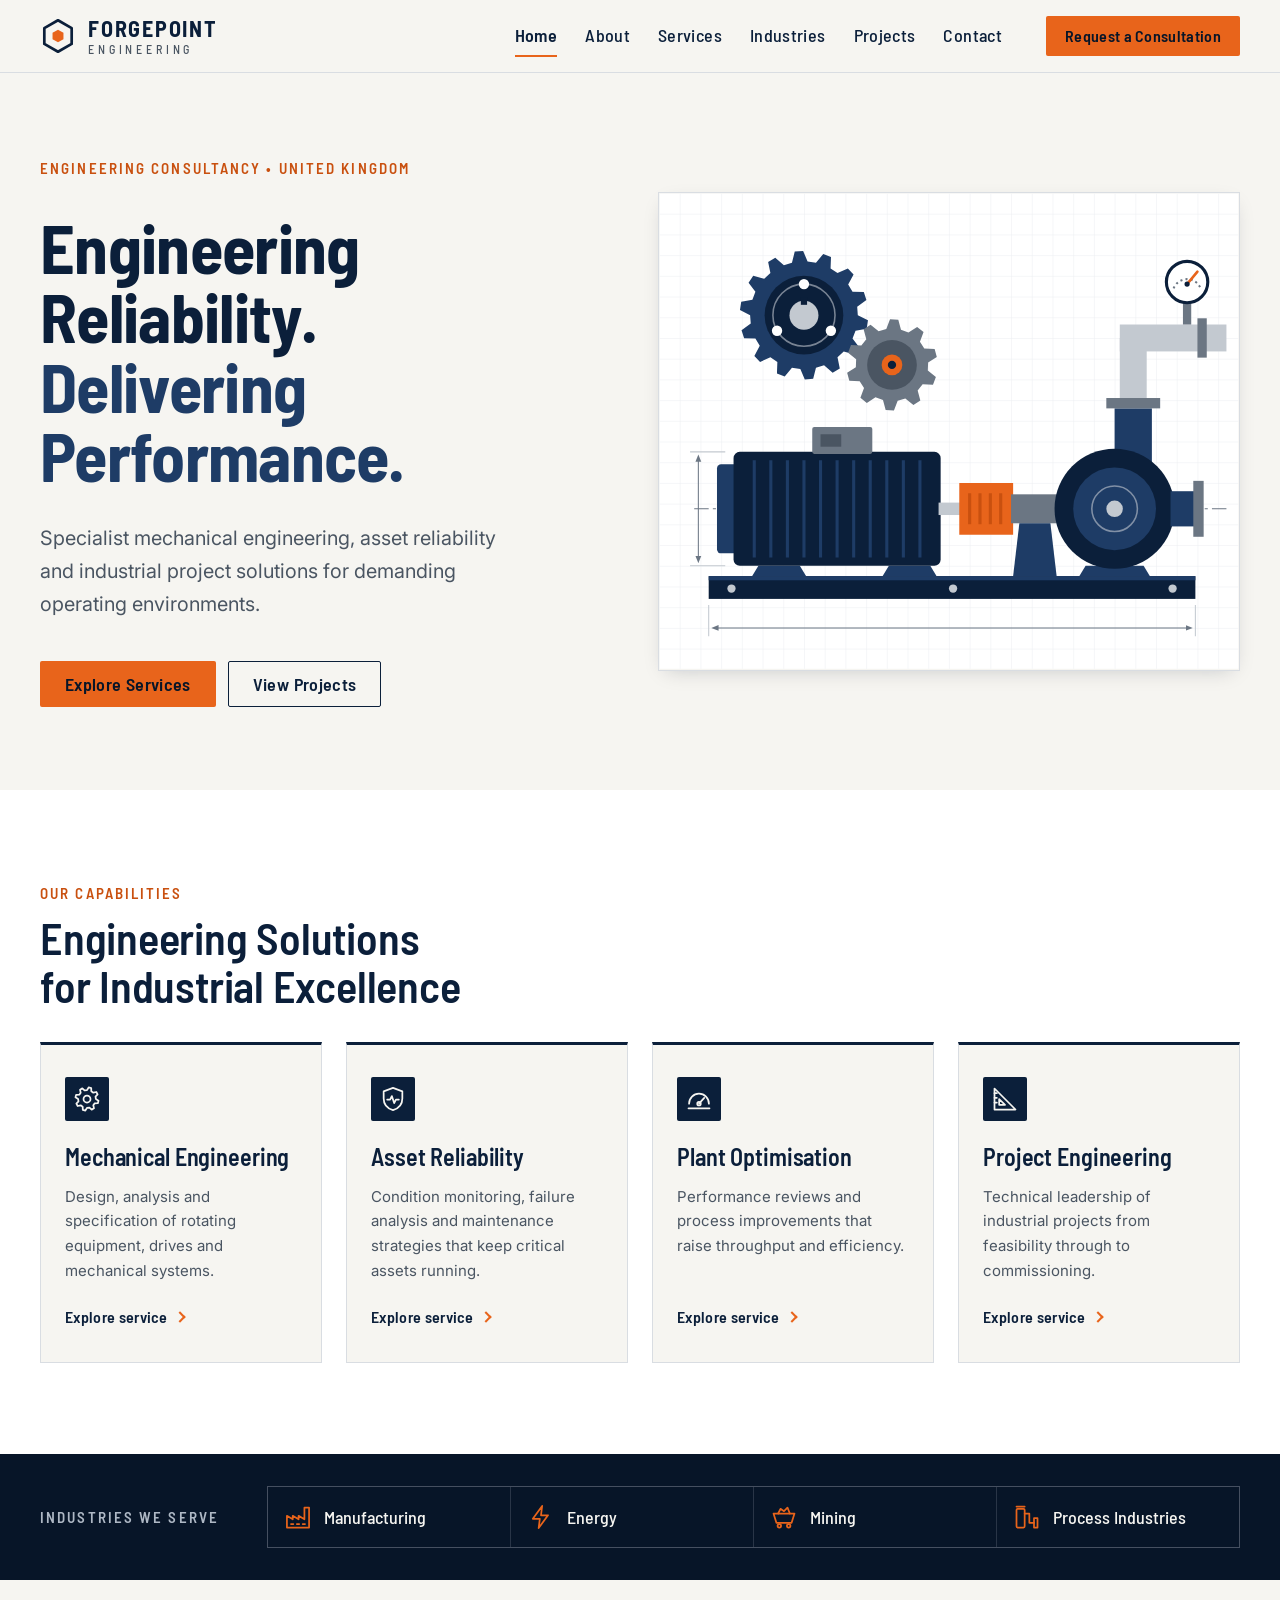
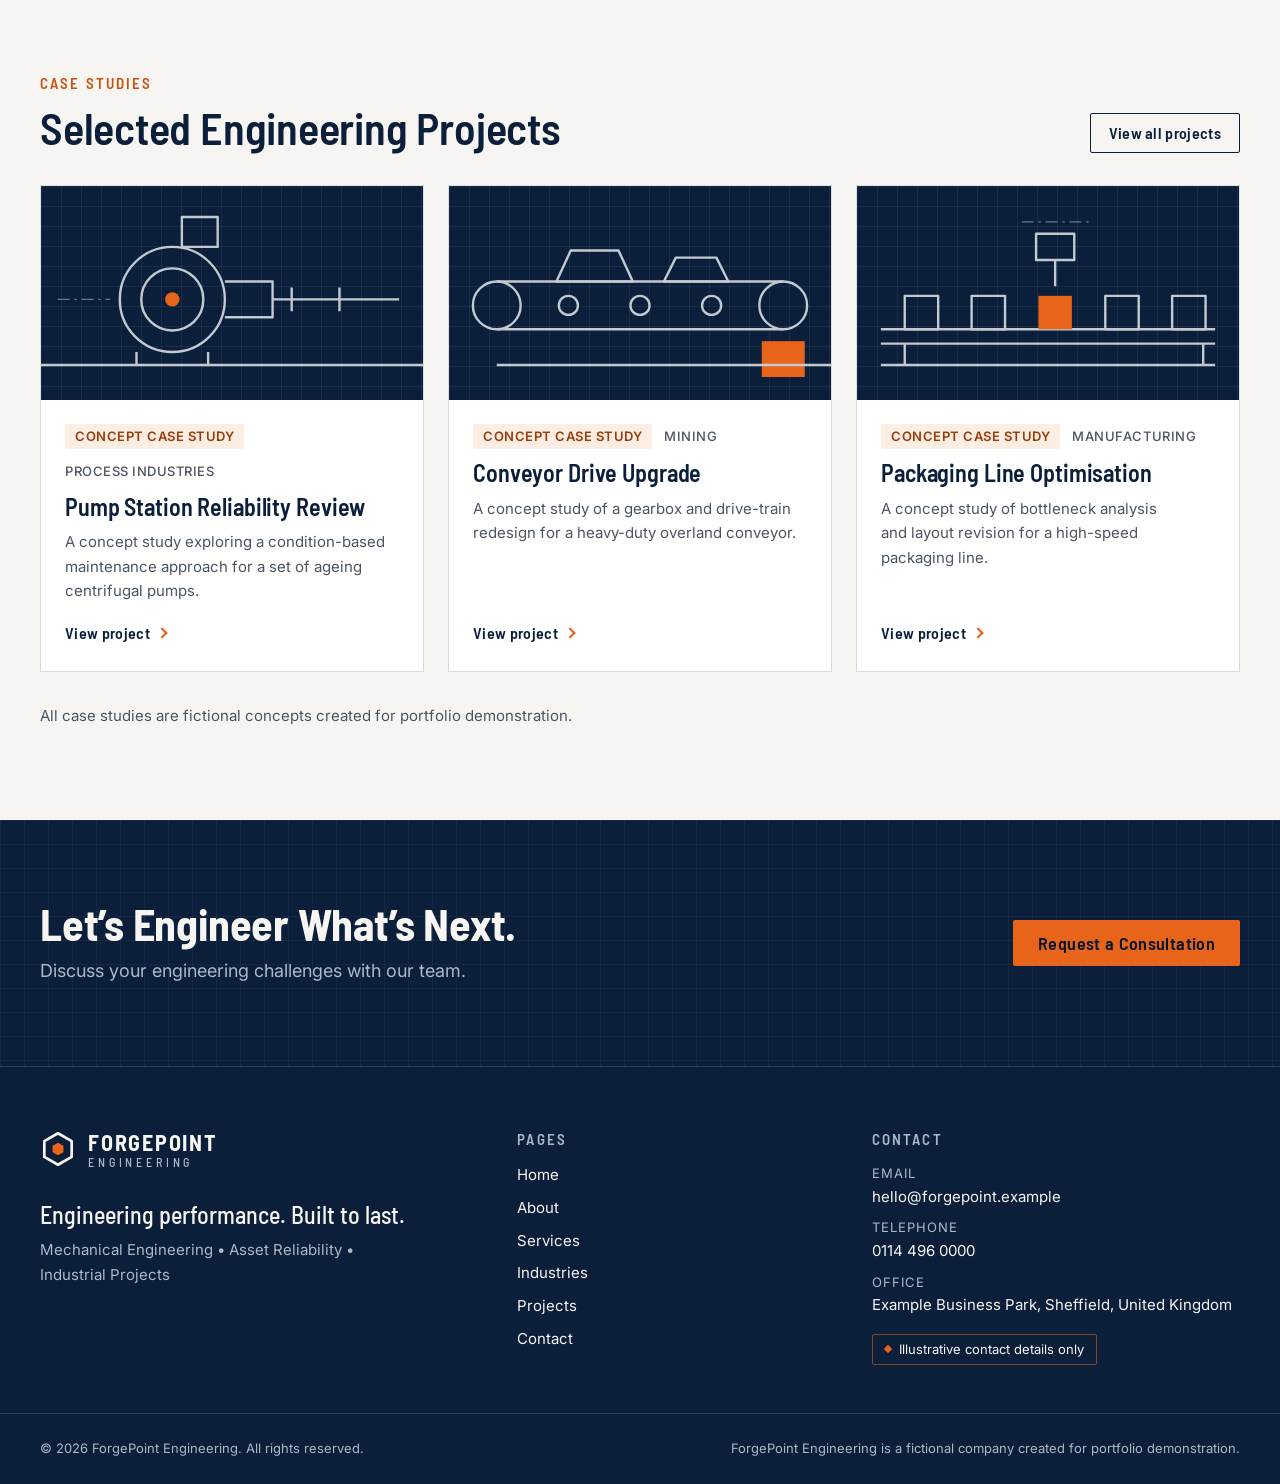
==== index.html @ 2bba2020 "Build home page - Hero with inline SVG motor-pump assembly illustration and animated gears - Capabil" ====
<!doctype html>
<html lang="en-GB" class="no-js">
  <head>
    <meta charset="utf-8" />
    <meta name="viewport" content="width=device-width, initial-scale=1" />
    <title>ForgePoint Engineering | Engineering performance. Built to last.</title>
    <meta name="description" content="ForgePoint Engineering is a fictional UK industrial engineering consultancy concept covering mechanical engineering, asset reliability and industrial projects." />
    <meta name="theme-color" content="#0b1f3a" />
    <link rel="icon" href="assets/logo-mark.svg" type="image/svg+xml" />

    <link rel="preconnect" href="https://fonts.googleapis.com" />
    <link rel="preconnect" href="https://fonts.gstatic.com" crossorigin />
    <link
      rel="stylesheet"
      href="https://fonts.googleapis.com/css2?family=Barlow+Semi+Condensed:wght@500;600;700&family=Inter:wght@400;500;600&display=swap"
    />
    <link rel="stylesheet" href="css/styles.css" />
    <script>document.documentElement.className = document.documentElement.className.replace("no-js", "js");</script>
    <script src="js/main.js" defer></script>
  </head>
  <body>
    <a class="skip-link" href="#main">Skip to main content</a>

    <!-- ==================== Site header ==================== -->
    <header class="site-header">
      <div class="container site-header__inner">
        <a class="logo" href="index.html" aria-label="ForgePoint Engineering — home">
            <svg class="logo__mark" viewBox="0 0 40 40" aria-hidden="true" focusable="false">
              <polygon class="logo__mark-outer" points="20,2.5 35.2,11.25 35.2,28.75 20,37.5 4.8,28.75 4.8,11.25" />
              <polygon class="logo__mark-inner" points="20,13 26.06,16.5 26.06,23.5 20,27 13.94,23.5 13.94,16.5" />
            </svg>
            <span class="logo__text" aria-hidden="true">
              <span class="logo__name">ForgePoint</span>
              <span class="logo__descriptor">Engineering</span>
            </span>
          </a>

        <button class="nav-toggle" type="button" aria-expanded="false" aria-controls="site-nav" aria-label="Open menu">
          <span class="nav-toggle__bar" aria-hidden="true"></span>
        </button>

        <nav class="site-nav" id="site-nav" aria-label="Primary">
          <ul class="site-nav__list">
            <li><a class="site-nav__link" href="index.html" aria-current="page">Home</a></li>
            <li><a class="site-nav__link" href="about.html">About</a></li>
            <li><a class="site-nav__link" href="services.html">Services</a></li>
            <li><a class="site-nav__link" href="industries.html">Industries</a></li>
            <li><a class="site-nav__link" href="projects.html">Projects</a></li>
            <li><a class="site-nav__link" href="contact.html">Contact</a></li>
          </ul>
          <a class="btn btn--primary btn--sm" href="contact.html">Request a Consultation</a>
        </nav>
      </div>
    </header>

    <main id="main" class="site-main" tabindex="-1">
      <!-- ==================== Hero ==================== -->
      <section class="hero" aria-labelledby="hero-title">
        <div class="container hero__inner">
          <div class="hero__content stack stack--lg">
            <p class="eyebrow">Engineering consultancy &bull; United Kingdom</p>
            <h1 id="hero-title" class="hero__title">Engineering Reliability. <span>Delivering Performance.</span></h1>
            <p class="lead hero__lead">Specialist mechanical engineering, asset reliability and industrial project solutions for demanding operating environments.</p>
            <div class="cluster hero__actions">
              <a class="btn btn--primary" href="services.html">Explore Services</a>
              <a class="btn btn--secondary" href="projects.html">View Projects</a>
            </div>
          </div>

          <div class="hero__media">
            <svg class="hero-illustration" viewBox="0 0 560 460" role="img" aria-labelledby="hero-ill-title">
              <title id="hero-ill-title">Technical illustration of a motor-driven centrifugal pump assembly with meshing gears</title>
              <defs>
                <pattern id="blueprint-grid" width="20" height="20" patternUnits="userSpaceOnUse">
                  <path d="M20 0H0V20" class="ill-grid" />
                </pattern>
                <marker id="dim-arrow" viewBox="0 0 10 10" refX="5" refY="5" markerWidth="7" markerHeight="7" orient="auto-start-reverse">
                  <path d="M0 1L10 5L0 9Z" class="ill-steel" />
                </marker>
              </defs>

              <!-- Drawing sheet -->
              <rect x="0.5" y="0.5" width="559" height="459" class="ill-sheet" />
              <rect x="0.5" y="0.5" width="559" height="459" fill="url(#blueprint-grid)" />

              <!-- Meshing gears -->
              <g transform="translate(140 118)">
                <g class="ill-gear ill-gear--cw">
                  <path class="ill-navy-2" d="M52.0 0.0 L61.8 5.0 L60.6 13.0 L49.8 15.0 L46.9 22.6 L53.5 31.3 L49.0 38.0 L38.4 35.1 L32.4 40.7 L34.6 51.4 L27.7 55.5 L19.4 48.3 L11.6 50.7 L8.9 61.4 L0.8 62.0 L-3.5 51.9 L-11.6 50.7 L-18.6 59.1 L-26.1 56.2 L-25.7 45.2 L-32.4 40.7 L-42.4 45.2 L-47.9 39.3 L-42.7 29.6 L-46.9 22.6 L-57.8 22.3 L-60.3 14.6 L-51.4 8.1 L-52.0 0.0 L-61.8 -5.0 L-60.6 -13.0 L-49.8 -15.0 L-46.9 -22.6 L-53.5 -31.3 L-49.0 -38.0 L-38.4 -35.1 L-32.4 -40.7 L-34.6 -51.4 L-27.7 -55.5 L-19.4 -48.3 L-11.6 -50.7 L-8.9 -61.4 L-0.8 -62.0 L3.5 -51.9 L11.6 -50.7 L18.6 -59.1 L26.1 -56.2 L25.7 -45.2 L32.4 -40.7 L42.4 -45.2 L47.9 -39.3 L42.7 -29.6 L46.9 -22.6 L57.8 -22.3 L60.3 -14.6 L51.4 -8.1 Z" />
                  <circle r="38" class="ill-navy" />
                  <circle r="30" class="ill-ring" />
                  <circle cx="0" cy="-30" r="5" class="ill-sheet" />
                  <circle cx="26" cy="15" r="5" class="ill-sheet" />
                  <circle cx="-26" cy="15" r="5" class="ill-sheet" />
                  <circle r="14" class="ill-steel-light" />
                  <rect x="-3" y="-17" width="6" height="7" class="ill-navy" />
                </g>
              </g>
              <g transform="translate(225 166)">
                <g class="ill-gear ill-gear--ccw">
                  <path class="ill-steel" d="M34.6 5.5 L42.4 11.7 L39.6 19.2 L29.6 18.8 L24.8 24.7 L27.4 34.4 L20.7 38.8 L12.9 32.5 L5.5 34.6 L1.9 44.0 L-6.1 43.6 L-8.7 33.9 L-15.9 31.2 L-24.3 36.7 L-30.5 31.7 L-27.0 22.3 L-31.2 15.9 L-41.2 15.4 L-43.3 7.7 L-34.9 2.2 L-34.6 -5.5 L-42.4 -11.7 L-39.6 -19.2 L-29.6 -18.8 L-24.8 -24.7 L-27.4 -34.4 L-20.7 -38.8 L-12.9 -32.5 L-5.5 -34.6 L-1.9 -44.0 L6.1 -43.6 L8.7 -33.9 L15.9 -31.2 L24.3 -36.7 L30.5 -31.7 L27.0 -22.3 L31.2 -15.9 L41.2 -15.4 L43.3 -7.7 L34.9 -2.2 Z" />
                  <circle r="24" class="ill-steel-dark" />
                  <circle r="10" class="ill-orange" />
                  <circle r="4" class="ill-navy" />
                </g>
              </g>

              <!-- Shaft centreline -->
              <path d="M34 305H548" class="ill-centreline" />

              <!-- Discharge pipework and pressure gauge -->
              <rect x="445" y="140" width="26" height="62" class="ill-steel-light" />
              <rect x="445" y="127" width="103" height="26" class="ill-steel-light" />
              <rect x="520" y="121" width="9" height="38" class="ill-steel" />
              <rect x="506" y="104" width="8" height="23" class="ill-steel" />
              <circle cx="510" cy="86" r="20" class="ill-gauge" />
              <path d="M497 92a14 14 0 0 1 26 0" class="ill-gauge-scale" />
              <path d="M510 88L520 76" class="ill-needle" />
              <circle cx="510" cy="88" r="2.5" class="ill-navy" />

              <!-- Baseplate -->
              <rect x="48" y="370" width="470" height="22" class="ill-navy" />
              <rect x="48" y="370" width="470" height="4" class="ill-navy-2" />
              <circle cx="70" cy="382" r="4" class="ill-steel-light" />
              <circle cx="284" cy="382" r="4" class="ill-steel-light" />
              <circle cx="496" cy="382" r="4" class="ill-steel-light" />

              <!-- Motor -->
              <path d="M96 360h40l6 10H90Z M222 360h40l6 10h-52Z" class="ill-navy-2" />
              <rect x="56" y="262" width="22" height="86" rx="4" class="ill-navy-2" />
              <rect x="72" y="250" width="200" height="110" rx="6" class="ill-navy" />
              <g class="ill-fins">
                <path d="M92 258V352M108 258V352M124 258V352M140 258V352M156 258V352M172 258V352M188 258V352M204 258V352M220 258V352M236 258V352M252 258V352" />
              </g>
              <rect x="148" y="226" width="58" height="26" rx="2" class="ill-steel" />
              <rect x="156" y="233" width="20" height="12" class="ill-steel-dark" />
              <rect x="270" y="299" width="24" height="12" class="ill-steel-light" />

              <!-- Coupling guard -->
              <path d="M290 280h52v50h-52Z" class="ill-orange" />
              <path d="M300 290v30M310 290v30M320 290v30M330 290v30" class="ill-guard-slots" />

              <!-- Pump bearing frame and pedestal -->
              <rect x="340" y="291" width="46" height="28" class="ill-steel" />
              <path d="M348 319h30l6 51h-42Z" class="ill-navy-2" />

              <!-- Pump volute casing -->
              <path d="M412 360h56l6 10h-68Z" class="ill-navy-2" />
              <rect x="440" y="208" width="36" height="52" class="ill-navy-2" />
              <rect x="432" y="198" width="52" height="10" class="ill-steel" />
              <circle cx="440" cy="305" r="58" class="ill-navy" />
              <circle cx="440" cy="305" r="40" class="ill-navy-2" />
              <circle cx="440" cy="305" r="22" class="ill-ring" />
              <circle cx="440" cy="305" r="8" class="ill-steel-light" />
              <rect x="494" y="288" width="24" height="34" class="ill-navy-2" />
              <rect x="516" y="278" width="10" height="54" class="ill-steel" />

              <!-- Dimension lines -->
              <path d="M48 398V428M518 398V428M30 250H64M30 360H64" class="ill-dim-ext" />
              <path d="M54 420H512" class="ill-dim" marker-start="url(#dim-arrow)" marker-end="url(#dim-arrow)" />
              <path d="M38 256V354" class="ill-dim" marker-start="url(#dim-arrow)" marker-end="url(#dim-arrow)" />
            </svg>
          </div>
        </div>
      </section>

      <!-- ==================== Capabilities ==================== -->
      <section class="section section--surface" aria-labelledby="capabilities-title">
        <div class="container stack stack--lg">
          <header class="section-header">
            <p class="eyebrow">Our Capabilities</p>
            <h2 id="capabilities-title">Engineering Solutions for Industrial Excellence</h2>
          </header>

          <ul class="grid-4 card-list" role="list">
            <li class="card">
              <svg class="card__icon" viewBox="0 0 24 24" aria-hidden="true" focusable="false">
                <path d="M19.6 12.0 L21.9 13.4 L21.3 15.6 L18.6 15.7 L17.4 17.4 L18.0 20.0 L16.0 21.1 L14.1 19.3 L12.0 19.6 L10.6 21.9 L8.4 21.3 L8.3 18.6 L6.6 17.4 L4.0 18.0 L2.9 16.0 L4.7 14.1 L4.4 12.0 L2.1 10.6 L2.7 8.4 L5.4 8.3 L6.6 6.6 L6.0 4.0 L8.0 2.9 L9.9 4.7 L12.0 4.4 L13.4 2.1 L15.6 2.7 L15.7 5.4 L17.4 6.6 L20.0 6.0 L21.1 8.0 L19.3 9.9 Z" />
                <circle cx="12" cy="12" r="3" />
              </svg>
              <h3 class="card__title">Mechanical Engineering</h3>
              <p class="card__text">Design, analysis and specification of rotating equipment, drives and mechanical systems.</p>
              <a class="card__link" href="services.html">Explore service<span class="visually-hidden">: Mechanical Engineering</span></a>
            </li>
            <li class="card">
              <svg class="card__icon" viewBox="0 0 24 24" aria-hidden="true" focusable="false">
                <path d="M12 2.5 4 5.5v6c0 5 3.4 8.6 8 10 4.6-1.4 8-5 8-10v-6Z" />
                <path d="M7 12.5h2.5l1.5-3 2 6 1.5-3H17" />
              </svg>
              <h3 class="card__title">Asset Reliability</h3>
              <p class="card__text">Condition monitoring, failure analysis and maintenance strategies that keep critical assets running.</p>
              <a class="card__link" href="services.html">Explore service<span class="visually-hidden">: Asset Reliability</span></a>
            </li>
            <li class="card">
              <svg class="card__icon" viewBox="0 0 24 24" aria-hidden="true" focusable="false">
                <path d="M3.5 16a8.5 8.5 0 1 1 17 0" />
                <path d="M12 16l4.5-5" />
                <circle cx="12" cy="16" r="1.5" />
                <path d="M3 20h18" />
              </svg>
              <h3 class="card__title">Plant Optimisation</h3>
              <p class="card__text">Performance reviews and process improvements that raise throughput and efficiency.</p>
              <a class="card__link" href="services.html">Explore service<span class="visually-hidden">: Plant Optimisation</span></a>
            </li>
            <li class="card">
              <svg class="card__icon" viewBox="0 0 24 24" aria-hidden="true" focusable="false">
                <path d="M3 21V3l18 18Z" />
                <path d="M7 17v-5l5 5Z" />
                <path d="M3 7h2M3 11h2M3 15h2" />
              </svg>
              <h3 class="card__title">Project Engineering</h3>
              <p class="card__text">Technical leadership of industrial projects from feasibility through to commissioning.</p>
              <a class="card__link" href="services.html">Explore service<span class="visually-hidden">: Project Engineering</span></a>
            </li>
          </ul>
        </div>
      </section>

      <!-- ==================== Industry sectors ==================== -->
      <section class="sectors" aria-labelledby="sectors-title">
        <div class="container sectors__inner">
          <h2 id="sectors-title" class="sectors__title">Industries we serve</h2>
          <ul class="sectors__list" role="list">
            <li>
              <a class="sector" href="industries.html">
                <svg class="sector__icon" viewBox="0 0 24 24" aria-hidden="true" focusable="false">
                  <path d="M2.5 21V11l5 3v-3l5 3v-3l5 3V4h4v17Z" />
                  <path d="M6 18h2M11 18h2M16 18h2" />
                </svg>
                <span>Manufacturing</span>
              </a>
            </li>
            <li>
              <a class="sector" href="industries.html">
                <svg class="sector__icon" viewBox="0 0 24 24" aria-hidden="true" focusable="false">
                  <path d="M13 2.5 5 13.5h6l-1 8 8-11h-6Z" />
                </svg>
                <span>Energy</span>
              </a>
            </li>
            <li>
              <a class="sector" href="industries.html">
                <svg class="sector__icon" viewBox="0 0 24 24" aria-hidden="true" focusable="false">
                  <path d="M3 9h18l-2.5 8h-13Z" />
                  <circle cx="8" cy="19.5" r="1.5" />
                  <circle cx="16" cy="19.5" r="1.5" />
                  <path d="M7 9l2-4 3 2 3-3 2 5" />
                </svg>
                <span>Mining</span>
              </a>
            </li>
            <li>
              <a class="sector" href="industries.html">
                <svg class="sector__icon" viewBox="0 0 24 24" aria-hidden="true" focusable="false">
                  <rect x="3" y="5" width="7" height="16" rx="1" />
                  <path d="M10 9h4v8h4" />
                  <path d="M18 13v8h3v-8Z" />
                  <path d="M3 3h7" />
                </svg>
                <span>Process Industries</span>
              </a>
            </li>
          </ul>
        </div>
      </section>

      <!-- ==================== Selected projects ==================== -->
      <section class="section" aria-labelledby="projects-title">
        <div class="container stack stack--lg">
          <header class="section-header section-header--split">
            <div class="stack stack--sm">
              <p class="eyebrow">Case studies</p>
              <h2 id="projects-title">Selected Engineering Projects</h2>
            </div>
            <a class="btn btn--secondary btn--sm" href="projects.html">View all projects</a>
          </header>

          <ul class="grid-3 card-list" role="list">
            <li class="project-card">
              <div class="project-card__media" aria-hidden="true">
                <svg viewBox="0 0 320 180" focusable="false">
                  <path d="M0 150H320" class="pc-line" />
                  <circle cx="110" cy="95" r="44" class="pc-line" />
                  <circle cx="110" cy="95" r="26" class="pc-line" />
                  <circle cx="110" cy="95" r="6" class="pc-accent" />
                  <path d="M118 51h30v-25h-30Z M154 80h40v30h-40" class="pc-line" />
                  <path d="M194 95H300M210 85v20M250 85v20" class="pc-line" />
                  <path d="M80 139v11M140 139v11" class="pc-line" />
                  <path d="M14 95h44" class="pc-centreline" />
                </svg>
              </div>
              <div class="project-card__body stack stack--sm">
                <div class="cluster project-card__meta">
                  <span class="tag tag--concept">Concept case study</span>
                  <span class="project-card__sector">Process Industries</span>
                </div>
                <h3 class="project-card__title">Pump Station Reliability Review</h3>
                <p class="card__text">A concept study exploring a condition-based maintenance approach for a set of ageing centrifugal pumps.</p>
                <a class="card__link" href="projects.html">View project<span class="visually-hidden">: Pump Station Reliability Review</span></a>
              </div>
            </li>
            <li class="project-card">
              <div class="project-card__media" aria-hidden="true">
                <svg viewBox="0 0 320 180" focusable="false">
                  <path d="M40 80H280M40 120H280" class="pc-line" />
                  <circle cx="40" cy="100" r="20" class="pc-line" />
                  <circle cx="280" cy="100" r="20" class="pc-line" />
                  <circle cx="100" cy="100" r="8" class="pc-line" />
                  <circle cx="160" cy="100" r="8" class="pc-line" />
                  <circle cx="220" cy="100" r="8" class="pc-line" />
                  <path d="M90 80l12-26h40l12 26Z M180 80l10-20h34l10 20Z" class="pc-line" />
                  <rect x="262" y="130" width="36" height="30" class="pc-accent" />
                  <path d="M40 150H320" class="pc-line" />
                </svg>
              </div>
              <div class="project-card__body stack stack--sm">
                <div class="cluster project-card__meta">
                  <span class="tag tag--concept">Concept case study</span>
                  <span class="project-card__sector">Mining</span>
                </div>
                <h3 class="project-card__title">Conveyor Drive Upgrade</h3>
                <p class="card__text">A concept study of a gearbox and drive-train redesign for a heavy-duty overland conveyor.</p>
                <a class="card__link" href="projects.html">View project<span class="visually-hidden">: Conveyor Drive Upgrade</span></a>
              </div>
            </li>
            <li class="project-card">
              <div class="project-card__media" aria-hidden="true">
                <svg viewBox="0 0 320 180" focusable="false">
                  <path d="M20 120H300M20 132H300" class="pc-line" />
                  <rect x="40" y="92" width="28" height="28" class="pc-line" />
                  <rect x="96" y="92" width="28" height="28" class="pc-line" />
                  <rect x="152" y="92" width="28" height="28" class="pc-accent" />
                  <rect x="208" y="92" width="28" height="28" class="pc-line" />
                  <rect x="264" y="92" width="28" height="28" class="pc-line" />
                  <path d="M150 40h32v22h-32Z M166 62v22" class="pc-line" />
                  <path d="M40 150v-18M290 150v-18M20 150H300" class="pc-line" />
                  <path d="M138 30H194" class="pc-centreline" />
                </svg>
              </div>
              <div class="project-card__body stack stack--sm">
                <div class="cluster project-card__meta">
                  <span class="tag tag--concept">Concept case study</span>
                  <span class="project-card__sector">Manufacturing</span>
                </div>
                <h3 class="project-card__title">Packaging Line Optimisation</h3>
                <p class="card__text">A concept study of bottleneck analysis and layout revision for a high-speed packaging line.</p>
                <a class="card__link" href="projects.html">View project<span class="visually-hidden">: Packaging Line Optimisation</span></a>
              </div>
            </li>
          </ul>

          <p class="disclaimer">All case studies are fictional concepts created for portfolio demonstration.</p>
        </div>
      </section>

      <!-- ==================== CTA band ==================== -->
      <section class="cta-band" aria-labelledby="cta-title">
        <div class="container cta-band__inner">
          <div class="stack stack--sm">
            <h2 id="cta-title" class="cta-band__title">Let&rsquo;s Engineer What&rsquo;s Next.</h2>
            <p class="cta-band__text">Discuss your engineering challenges with our team.</p>
          </div>
          <a class="btn btn--primary" href="contact.html">Request a Consultation</a>
        </div>
      </section>
    </main>

    <!-- ==================== Site footer ==================== -->
    <footer class="site-footer">
      <div class="container site-footer__main">
        <div class="site-footer__brand">
          <a class="logo" href="index.html" aria-label="ForgePoint Engineering — home">
            <svg class="logo__mark" viewBox="0 0 40 40" aria-hidden="true" focusable="false">
              <polygon class="logo__mark-outer" points="20,2.5 35.2,11.25 35.2,28.75 20,37.5 4.8,28.75 4.8,11.25" />
              <polygon class="logo__mark-inner" points="20,13 26.06,16.5 26.06,23.5 20,27 13.94,23.5 13.94,16.5" />
            </svg>
            <span class="logo__text" aria-hidden="true">
              <span class="logo__name">ForgePoint</span>
              <span class="logo__descriptor">Engineering</span>
            </span>
          </a>
          <p class="site-footer__tagline">Engineering performance. Built&nbsp;to&nbsp;last.</p>
          <p class="site-footer__subline">Mechanical Engineering &bull; Asset Reliability &bull; Industrial Projects</p>
        </div>

        <nav class="site-footer__nav" aria-label="Footer">
          <h2 class="site-footer__heading">Pages</h2>
          <ul class="site-footer__links">
            <li><a href="index.html">Home</a></li>
            <li><a href="about.html">About</a></li>
            <li><a href="services.html">Services</a></li>
            <li><a href="industries.html">Industries</a></li>
            <li><a href="projects.html">Projects</a></li>
            <li><a href="contact.html">Contact</a></li>
          </ul>
        </nav>

        <div>
          <h2 class="site-footer__heading">Contact</h2>
          <address class="site-footer__contact">
            <dl class="stack stack--sm">
              <div>
                <dt>Email</dt>
                <dd><a href="mailto:hello@forgepoint.example">hello@forgepoint.example</a></dd>
              </div>
              <div>
                <dt>Telephone</dt>
                <dd><a href="tel:+441144960000">0114 496 0000</a></dd>
              </div>
              <div>
                <dt>Office</dt>
                <dd>Example Business Park, Sheffield, United Kingdom</dd>
              </div>
            </dl>
          </address>
          <p class="site-footer__notice">Illustrative contact details only</p>
        </div>
      </div>

      <div class="site-footer__bottom">
        <div class="container site-footer__bottom-inner">
          <p>&copy; <span data-year>2026</span> ForgePoint Engineering. All rights reserved.</p>
          <p>ForgePoint Engineering is a fictional company created for portfolio demonstration.</p>
        </div>
      </div>
    </footer>
  </body>
</html>
---- css/styles.css ----
/* ==========================================================================
   ForgePoint Engineering — shared stylesheet
   Fictional company created for portfolio demonstration.
   --------------------------------------------------------------------------
   1. Design tokens
   2. Reset & base
   3. Typography
   4. Layout system
   5. Components: buttons, skip link
   6. Site header & navigation
   7. Site footer
   8. Utilities
   ========================================================================== */

/* 1. Design tokens
   ========================================================================== */
:root {
  /* Brand colours */
  --navy-900: #071528;
  --navy-800: #0b1f3a;          /* midnight navy — primary */
  --navy-700: #142d50;
  --navy-600: #1e3c66;

  --orange-500: #e8641b;        /* industrial orange — accent, use sparingly */
  --orange-600: #c9500f;        /* hover / pressed */
  --orange-100: #fdeee4;

  --offwhite: #f6f5f1;          /* page background */
  --white: #ffffff;

  --steel-700: #4a5562;         /* secondary text (AA on off-white) */
  --steel-500: #6b7683;
  --steel-300: #c3c9d0;         /* borders on dark surfaces */
  --steel-200: #d9dde2;         /* borders on light surfaces */
  --steel-100: #eceef1;

  /* Semantic colours */
  --color-bg: var(--offwhite);
  --color-surface: var(--white);
  --color-text: var(--navy-800);
  --color-text-muted: var(--steel-700);
  --color-border: var(--steel-200);
  --color-accent: var(--orange-500);
  --color-accent-hover: var(--orange-600);
  --color-on-accent: var(--navy-900);   /* navy on orange passes WCAG AA */
  --color-dark: var(--navy-800);
  --color-on-dark: var(--offwhite);
  --color-on-dark-muted: #aeb8c5;
  --color-focus: var(--orange-500);

  /* Typography */
  --font-heading: "Barlow Semi Condensed", "Arial Narrow", Arial, sans-serif;
  --font-body: "Inter", system-ui, -apple-system, "Segoe UI", Roboto, Arial, sans-serif;

  --fs-xs: 0.8125rem;                               /* 13px */
  --fs-sm: 0.9375rem;                               /* 15px */
  --fs-base: 1rem;                                  /* 16px */
  --fs-md: 1.125rem;                                /* 18px */
  --fs-lg: clamp(1.25rem, 1.1rem + 0.6vw, 1.5rem);
  --fs-xl: clamp(1.5rem, 1.25rem + 1vw, 2rem);
  --fs-2xl: clamp(2rem, 1.6rem + 1.8vw, 2.75rem);
  --fs-3xl: clamp(2.5rem, 1.9rem + 2.8vw, 4rem);

  --lh-tight: 1.1;
  --lh-snug: 1.3;
  --lh-body: 1.65;

  --fw-regular: 400;
  --fw-medium: 500;
  --fw-semibold: 600;
  --fw-bold: 700;

  --tracking-wide: 0.08em;
  --tracking-wider: 0.14em;

  /* Spacing scale (4px base) */
  --space-1: 0.25rem;
  --space-2: 0.5rem;
  --space-3: 0.75rem;
  --space-4: 1rem;
  --space-5: 1.5rem;
  --space-6: 2rem;
  --space-7: 3rem;
  --space-8: 4rem;
  --space-9: 6rem;
  --space-section: clamp(3.5rem, 2.5rem + 4vw, 6.5rem);

  /* Layout */
  --container-max: 75rem;        /* 1200px */
  --container-narrow: 48rem;     /* 768px */
  --gutter: clamp(1rem, 0.5rem + 2.5vw, 2rem);
  --header-height: 4.5rem;

  /* Shape & depth */
  --radius-sm: 2px;
  --radius-md: 4px;
  --border-width: 1px;
  --shadow-sm: 0 1px 2px rgba(7, 21, 40, 0.06);
  --shadow-md: 0 6px 20px -8px rgba(7, 21, 40, 0.22);

  /* Motion */
  --ease: cubic-bezier(0.2, 0.7, 0.2, 1);
  --duration: 200ms;
}

/* 2. Reset & base
   ========================================================================== */
*,
*::before,
*::after {
  box-sizing: border-box;
}

* {
  margin: 0;
}

html {
  -webkit-text-size-adjust: 100%;
  text-size-adjust: 100%;
  scroll-behavior: smooth;
  scroll-padding-top: calc(var(--header-height) + var(--space-4));
}

body {
  min-height: 100vh;
  display: flex;
  flex-direction: column;
  background-color: var(--color-bg);
  color: var(--color-text);
  font-family: var(--font-body);
  font-size: var(--fs-base);
  line-height: var(--lh-body);
  -webkit-font-smoothing: antialiased;
  -moz-osx-font-smoothing: grayscale;
}

body.nav-open {
  overflow: hidden;
}

img,
picture,
svg,
video {
  display: block;
  max-width: 100%;
}

input,
button,
textarea,
select {
  font: inherit;
  color: inherit;
}

button {
  cursor: pointer;
  background: none;
  border: 0;
  padding: 0;
}

a {
  color: inherit;
  text-decoration-thickness: 1px;
  text-underline-offset: 0.2em;
}

:focus-visible {
  outline: 2px solid var(--color-focus);
  outline-offset: 3px;
}

@media (prefers-reduced-motion: reduce) {
  html {
    scroll-behavior: auto;
  }

  *,
  *::before,
  *::after {
    animation-duration: 0.01ms !important;
    animation-iteration-count: 1 !important;
    transition-duration: 0.01ms !important;
  }
}

/* 3. Typography
   ========================================================================== */
h1,
h2,
h3,
h4,
h5,
h6 {
  font-family: var(--font-heading);
  font-weight: var(--fw-semibold);
  line-height: var(--lh-tight);
  letter-spacing: -0.005em;
  text-wrap: balance;
}

h1 { font-size: var(--fs-3xl); }
h2 { font-size: var(--fs-2xl); }
h3 { font-size: var(--fs-xl); line-height: var(--lh-snug); }
h4 { font-size: var(--fs-lg); line-height: var(--lh-snug); }

p {
  max-width: 68ch;
  text-wrap: pretty;
}

.eyebrow {
  display: inline-block;
  font-family: var(--font-heading);
  font-size: var(--fs-sm);
  font-weight: var(--fw-semibold);
  letter-spacing: var(--tracking-wider);
  text-transform: uppercase;
  color: var(--color-accent-hover);
}

.lead {
  font-size: var(--fs-md);
  color: var(--color-text-muted);
}

.text-muted {
  color: var(--color-text-muted);
}

/* 4. Layout system
   ========================================================================== */

/* Centred, padded content width */
.container {
  width: 100%;
  max-width: calc(var(--container-max) + var(--gutter) * 2);
  margin-inline: auto;
  padding-inline: var(--gutter);
}

.container--narrow {
  max-width: calc(var(--container-narrow) + var(--gutter) * 2);
}

/* Vertical rhythm for page sections */
.section {
  padding-block: var(--space-section);
}

.section--dark {
  background-color: var(--color-dark);
  color: var(--color-on-dark);
}

.section--surface {
  background-color: var(--color-surface);
}

/* Main grows so the footer sits at the bottom on short pages */
.site-main {
  flex: 1 0 auto;
}

/* Stack: vertical flow with consistent gaps */
.stack {
  display: flex;
  flex-direction: column;
  gap: var(--stack-gap, var(--space-4));
}

.stack--sm { --stack-gap: var(--space-2); }
.stack--lg { --stack-gap: var(--space-6); }

/* Cluster: wrapping horizontal group (buttons, tags, links) */
.cluster {
  display: flex;
  flex-wrap: wrap;
  align-items: center;
  gap: var(--cluster-gap, var(--space-4));
}

/* Grid: responsive columns with no media queries.
   Set --grid-min on the element to change the minimum column width. */
.grid {
  display: grid;
  grid-template-columns: repeat(auto-fit, minmax(min(var(--grid-min, 16rem), 100%), 1fr));
  gap: var(--grid-gap, var(--space-5));
}

/* Fixed column grids that collapse on small screens */
.grid-2,
.grid-3,
.grid-4 {
  display: grid;
  gap: var(--grid-gap, var(--space-5));
  grid-template-columns: 1fr;
}

@media (min-width: 40em) {
  .grid-2,
  .grid-4 { grid-template-columns: repeat(2, 1fr); }
  .grid-3 { grid-template-columns: repeat(2, 1fr); }
}

@media (min-width: 64em) {
  .grid-3 { grid-template-columns: repeat(3, 1fr); }
  .grid-4 { grid-template-columns: repeat(4, 1fr); }
}

/* Split: two-column content/media layout */
.split {
  display: grid;
  gap: var(--space-7);
  align-items: center;
}

@media (min-width: 56em) {
  .split { grid-template-columns: 1fr 1fr; }
  .split--wide-left { grid-template-columns: 3fr 2fr; }
}

/* 5. Components
   ========================================================================== */

/* Buttons */
.btn {
  display: inline-flex;
  align-items: center;
  justify-content: center;
  gap: var(--space-2);
  min-height: 2.875rem;
  padding: 0.75rem 1.5rem;
  border: var(--border-width) solid transparent;
  border-radius: var(--radius-sm);
  font-family: var(--font-heading);
  font-size: var(--fs-md);
  font-weight: var(--fw-semibold);
  letter-spacing: 0.02em;
  line-height: 1;
  text-decoration: none;
  white-space: nowrap;
  transition:
    background-color var(--duration) var(--ease),
    border-color var(--duration) var(--ease),
    color var(--duration) var(--ease);
}

.btn--primary {
  background-color: var(--color-accent);
  color: var(--color-on-accent);
}

.btn--primary:hover {
  background-color: var(--color-accent-hover);
  color: var(--white);
}

.btn--secondary {
  border-color: currentColor;
  color: var(--color-text);
}

.btn--secondary:hover {
  background-color: var(--color-text);
  color: var(--color-bg);
}

.btn--sm {
  min-height: 2.5rem;
  padding: 0.625rem 1.125rem;
  font-size: var(--fs-base);
}

/* Skip link */
.skip-link {
  position: absolute;
  top: var(--space-2);
  left: var(--space-2);
  z-index: 200;
  padding: var(--space-2) var(--space-4);
  background: var(--color-dark);
  color: var(--color-on-dark);
  font-weight: var(--fw-semibold);
  text-decoration: none;
  transform: translateY(-200%);
}

.skip-link:focus {
  transform: none;
}

/* 6. Site header & navigation
   ========================================================================== */
.site-header {
  position: sticky;
  top: 0;
  z-index: 100;
  background-color: var(--color-bg);
  border-bottom: var(--border-width) solid var(--color-border);
  transition: box-shadow var(--duration) var(--ease);
}

.site-header.is-scrolled {
  box-shadow: var(--shadow-md);
}

.site-header__inner {
  display: flex;
  align-items: center;
  justify-content: space-between;
  gap: var(--space-5);
  min-height: var(--header-height);
}

/* Logo (shared by header and footer) */
.logo {
  display: inline-flex;
  align-items: center;
  gap: var(--space-3);
  color: var(--color-text);
  text-decoration: none;
  flex-shrink: 0;
}

.logo__mark {
  width: 2.25rem;
  height: 2.25rem;
  flex-shrink: 0;
}

.logo__mark-outer {
  fill: none;
  stroke: currentColor;
  stroke-width: 3;
  stroke-linejoin: round;
}

.logo__mark-inner {
  fill: var(--color-accent);
}

.logo__text {
  display: flex;
  flex-direction: column;
  font-family: var(--font-heading);
  line-height: 1;
  text-transform: uppercase;
}

.logo__name {
  font-size: 1.375rem;
  font-weight: var(--fw-bold);
  letter-spacing: var(--tracking-wide);
}

.logo__descriptor {
  margin-top: 0.2rem;
  font-size: 0.75rem;
  font-weight: var(--fw-medium);
  letter-spacing: 0.32em;
  color: var(--color-text-muted);
}

/* Hamburger toggle */
.nav-toggle {
  display: none;
  position: relative;
  width: 2.75rem;
  height: 2.75rem;
  margin-right: calc(var(--space-2) * -1);
  border-radius: var(--radius-sm);
  color: var(--color-text);
}

.nav-toggle__bar,
.nav-toggle__bar::before,
.nav-toggle__bar::after {
  position: absolute;
  left: 50%;
  width: 1.5rem;
  height: 2px;
  margin-left: -0.75rem;
  background-color: currentColor;
  transition:
    transform var(--duration) var(--ease),
    opacity var(--duration) var(--ease);
}

.nav-toggle__bar {
  top: 50%;
  margin-top: -1px;
}

.nav-toggle__bar::before,
.nav-toggle__bar::after {
  content: "";
  left: 0;
  margin-left: 0;
}

.nav-toggle__bar::before { transform: translateY(-7px); }
.nav-toggle__bar::after  { transform: translateY(7px); }

.nav-toggle[aria-expanded="true"] .nav-toggle__bar {
  background-color: transparent;
}

.nav-toggle[aria-expanded="true"] .nav-toggle__bar::before {
  background-color: currentColor;
  transform: rotate(45deg);
}

.nav-toggle[aria-expanded="true"] .nav-toggle__bar::after {
  background-color: currentColor;
  transform: rotate(-45deg);
}

/* Primary navigation — desktop */
.site-nav {
  display: flex;
  align-items: center;
  gap: var(--space-6);
}

.site-nav__list {
  display: flex;
  align-items: center;
  gap: var(--space-1);
  list-style: none;
  padding: 0;
}

.site-nav__link {
  position: relative;
  display: block;
  padding: var(--space-2) var(--space-3);
  font-family: var(--font-heading);
  font-size: var(--fs-md);
  font-weight: var(--fw-medium);
  letter-spacing: 0.02em;
  color: var(--color-text);
  text-decoration: none;
  transition: color var(--duration) var(--ease);
}

.site-nav__link::after {
  content: "";
  position: absolute;
  left: var(--space-3);
  right: var(--space-3);
  bottom: 0.1rem;
  height: 2px;
  background-color: var(--color-accent);
  transform: scaleX(0);
  transform-origin: left;
  transition: transform var(--duration) var(--ease);
}

.site-nav__link:hover {
  color: var(--navy-600);
}

.site-nav__link:hover::after,
.site-nav__link[aria-current="page"]::after {
  transform: scaleX(1);
}

.site-nav__link[aria-current="page"] {
  font-weight: var(--fw-semibold);
}

/* Primary navigation — mobile & tablet (JS enabled) */
@media (max-width: 67.99em) {
  .js .nav-toggle {
    display: inline-flex;
  }

  .js .site-nav {
    position: fixed;
    inset: var(--header-height) 0 0 0;
    flex-direction: column;
    align-items: stretch;
    gap: var(--space-6);
    padding: var(--space-5) var(--gutter) var(--space-7);
    background-color: var(--color-bg);
    border-top: var(--border-width) solid var(--color-border);
    overflow-y: auto;
    visibility: hidden;
    opacity: 0;
    transform: translateY(-0.5rem);
    transition:
      opacity var(--duration) var(--ease),
      transform var(--duration) var(--ease),
      visibility 0s linear var(--duration);
  }

  .js .site-nav.is-open {
    visibility: visible;
    opacity: 1;
    transform: none;
    transition:
      opacity var(--duration) var(--ease),
      transform var(--duration) var(--ease),
      visibility 0s;
  }

  .js .site-nav__list {
    flex-direction: column;
    align-items: stretch;
    gap: 0;
  }

  .js .site-nav__list li {
    border-bottom: var(--border-width) solid var(--color-border);
  }

  .js .site-nav__link {
    padding: var(--space-4) 0;
    font-size: var(--fs-lg);
  }

  .js .site-nav__link::after {
    left: 0;
    right: auto;
    top: 50%;
    bottom: auto;
    width: 3px;
    height: 1.25rem;
    margin-left: calc(var(--space-4) * -1);
    transform: translateY(-50%) scaleY(0);
  }

  .js .site-nav__link:hover::after,
  .js .site-nav__link[aria-current="page"]::after {
    transform: translateY(-50%) scaleY(1);
  }

  .js .site-nav .btn {
    width: 100%;
  }
}

/* No-JS fallback: let the nav wrap below the logo on small screens */
@media (max-width: 67.99em) {
  .no-js .site-header__inner {
    flex-wrap: wrap;
    padding-block: var(--space-3);
  }

  .no-js .site-nav {
    flex-wrap: wrap;
    gap: var(--space-3);
  }

  .no-js .site-nav__list {
    flex-wrap: wrap;
  }
}

/* 7. Site footer
   ========================================================================== */
.site-footer {
  background-color: var(--color-dark);
  color: var(--color-on-dark);
  font-size: var(--fs-sm);
}

.site-footer__main {
  display: grid;
  gap: var(--space-7);
  padding-block: var(--space-8) var(--space-7);
}

@media (min-width: 48em) {
  .site-footer__main {
    grid-template-columns: 1.4fr 1fr 1.2fr;
  }
}

.site-footer .logo {
  color: var(--color-on-dark);
}

.site-footer .logo__descriptor {
  color: var(--color-on-dark-muted);
}

.site-footer__tagline {
  margin-top: var(--space-5);
  font-family: var(--font-heading);
  font-size: var(--fs-lg);
  font-weight: var(--fw-medium);
  line-height: var(--lh-snug);
}

.site-footer__subline {
  margin-top: var(--space-2);
  color: var(--color-on-dark-muted);
}

.site-footer__heading {
  margin-bottom: var(--space-4);
  font-family: var(--font-heading);
  font-size: var(--fs-sm);
  font-weight: var(--fw-semibold);
  letter-spacing: var(--tracking-wider);
  text-transform: uppercase;
  color: var(--color-on-dark-muted);
}

.site-footer__links {
  display: grid;
  gap: var(--space-2);
  list-style: none;
  padding: 0;
}

@media (min-width: 30em) and (max-width: 47.99em) {
  .site-footer__links {
    grid-template-columns: repeat(2, max-content);
    column-gap: var(--space-7);
  }
}

.site-footer a {
  text-decoration: none;
  transition: color var(--duration) var(--ease);
}

.site-footer a:hover {
  color: var(--color-accent);
}

.site-footer__contact {
  display: grid;
  gap: var(--space-3);
  font-style: normal;
}

.site-footer__contact dt {
  font-size: var(--fs-xs);
  letter-spacing: var(--tracking-wide);
  text-transform: uppercase;
  color: var(--color-on-dark-muted);
}

.site-footer__notice {
  display: inline-flex;
  align-items: center;
  gap: var(--space-2);
  margin-top: var(--space-4);
  padding: var(--space-1) var(--space-3);
  border: var(--border-width) solid rgba(232, 100, 27, 0.55);
  border-radius: var(--radius-sm);
  font-size: var(--fs-xs);
  color: var(--color-on-dark);
}

.site-footer__notice::before {
  content: "";
  width: 0.375rem;
  height: 0.375rem;
  background-color: var(--color-accent);
  transform: rotate(45deg);
}

.site-footer__bottom {
  border-top: var(--border-width) solid rgba(195, 201, 208, 0.18);
}

.site-footer__bottom-inner {
  display: flex;
  flex-wrap: wrap;
  justify-content: space-between;
  gap: var(--space-3) var(--space-6);
  padding-block: var(--space-5);
  color: var(--color-on-dark-muted);
  font-size: var(--fs-xs);
}

.site-footer__bottom-inner p {
  max-width: none;
}

/* 8. Utilities
   ========================================================================== */
.visually-hidden {
  position: absolute !important;
  width: 1px;
  height: 1px;
  padding: 0;
  margin: -1px;
  overflow: hidden;
  clip: rect(0, 0, 0, 0);
  white-space: nowrap;
  border: 0;
}

.text-center { text-align: center; }
.mx-auto { margin-inline: auto; }

/* 9. Shared content components
   ========================================================================== */

/* Section header */
.section-header {
  display: grid;
  gap: var(--space-2);
  max-width: 44rem;
}

.section-header--split {
  max-width: none;
  display: flex;
  flex-wrap: wrap;
  align-items: flex-end;
  justify-content: space-between;
  gap: var(--space-5);
}

/* Reset list styling for card grids */
.card-list {
  list-style: none;
  padding: 0;
}

/* Capability card */
.card {
  position: relative;
  display: flex;
  flex-direction: column;
  gap: var(--space-3);
  padding: var(--space-6) var(--space-5);
  background-color: var(--color-bg);
  border: var(--border-width) solid var(--color-border);
  border-top: 3px solid var(--navy-800);
  transition:
    border-color var(--duration) var(--ease),
    transform var(--duration) var(--ease),
    box-shadow var(--duration) var(--ease);
}

.card:hover {
  border-top-color: var(--color-accent);
  transform: translateY(-3px);
  box-shadow: var(--shadow-md);
}

.card__icon {
  width: 2.75rem;
  height: 2.75rem;
  margin-bottom: var(--space-2);
  padding: 0.5rem;
  background-color: var(--navy-800);
  border-radius: var(--radius-sm);
  fill: none;
  stroke: var(--offwhite);
  stroke-width: 1.5;
  stroke-linecap: round;
  stroke-linejoin: round;
}

.card__title,
.project-card__title {
  font-size: var(--fs-lg);
}

.card__text {
  color: var(--color-text-muted);
  font-size: var(--fs-sm);
}

.card__link {
  display: inline-flex;
  align-items: center;
  gap: var(--space-2);
  margin-top: auto;
  padding-top: var(--space-2);
  font-family: var(--font-heading);
  font-size: var(--fs-base);
  font-weight: var(--fw-semibold);
  letter-spacing: 0.02em;
  text-decoration: none;
  color: var(--color-text);
}

.card__link::after {
  content: "";
  width: 0.5rem;
  height: 0.5rem;
  border-top: 2px solid var(--color-accent);
  border-right: 2px solid var(--color-accent);
  transform: rotate(45deg);
  transition: transform var(--duration) var(--ease);
}

.card__link:hover::after {
  transform: translateX(3px) rotate(45deg);
}

/* Make the whole card clickable via its link */
.card .card__link::before,
.project-card .card__link::before {
  content: "";
  position: absolute;
  inset: 0;
}

/* Tags */
.tag {
  display: inline-flex;
  align-items: center;
  padding: 0.25rem 0.625rem;
  border-radius: var(--radius-sm);
  font-size: var(--fs-xs);
  font-weight: var(--fw-semibold);
  letter-spacing: 0.04em;
  line-height: 1.3;
  text-transform: uppercase;
}

.tag--concept {
  background-color: var(--orange-100);
  color: #9a3c0a;
}

.disclaimer {
  font-size: var(--fs-sm);
  color: var(--color-text-muted);
}

/* 10. Home page
   ========================================================================== */

/* Hero */
.hero {
  position: relative;
  padding-block: clamp(3rem, 2rem + 4vw, 6rem);
  overflow: hidden;
}

.hero__inner {
  display: grid;
  gap: var(--space-7);
  align-items: center;
}

@media (min-width: 56em) {
  .hero__inner {
    grid-template-columns: 1fr 1.05fr;
    gap: var(--space-8);
  }
}

.hero__title {
  font-size: clamp(2.5rem, 1.7rem + 3.6vw, 4.25rem);
  font-weight: var(--fw-bold);
  line-height: 1.02;
  letter-spacing: -0.01em;
}

.hero__title span {
  display: block;
  color: var(--navy-600);
}

.hero__lead {
  font-size: clamp(1.0625rem, 1rem + 0.3vw, 1.25rem);
  max-width: 34rem;
}

.hero__actions {
  --cluster-gap: var(--space-3);
  padding-top: var(--space-2);
}

@media (max-width: 29.99em) {
  .hero__actions .btn {
    flex: 1 1 100%;
  }
}

.hero__media {
  max-width: 40rem;
  width: 100%;
  margin-inline: auto;
}

.hero-illustration {
  width: 100%;
  height: auto;
  border: var(--border-width) solid var(--color-border);
  box-shadow: var(--shadow-md);
}

/* Illustration palette */
.ill-sheet       { fill: var(--white); }
.ill-grid        { fill: none; stroke: var(--steel-100); stroke-width: 1; }
.ill-navy        { fill: var(--navy-800); }
.ill-navy-2      { fill: var(--navy-600); }
.ill-steel       { fill: var(--steel-500); }
.ill-steel-dark  { fill: var(--steel-700); }
.ill-steel-light { fill: var(--steel-300); }
.ill-orange      { fill: var(--orange-500); }
.ill-ring        { fill: none; stroke: var(--steel-300); stroke-width: 1.5; opacity: 0.6; }
.ill-fins        { fill: none; stroke: var(--navy-600); stroke-width: 3; }
.ill-guard-slots { fill: none; stroke: var(--orange-600); stroke-width: 3; }
.ill-gauge       { fill: var(--white); stroke: var(--navy-800); stroke-width: 3; }
.ill-gauge-scale { fill: none; stroke: var(--steel-500); stroke-width: 2; stroke-dasharray: 2 3; }
.ill-needle      { fill: none; stroke: var(--orange-500); stroke-width: 2.5; stroke-linecap: round; }
.ill-centreline  { fill: none; stroke: var(--steel-500); stroke-width: 1; stroke-dasharray: 14 4 3 4; }
.ill-dim         { fill: none; stroke: var(--steel-500); stroke-width: 1; }
.ill-dim-ext     { fill: none; stroke: var(--steel-300); stroke-width: 1; }

.ill-gear {
  transform-box: fill-box;
  transform-origin: center;
}

.ill-gear--cw  { animation: gear-spin 28s linear infinite; }
.ill-gear--ccw { animation: gear-spin 20s linear infinite reverse; }

@keyframes gear-spin {
  to { transform: rotate(360deg); }
}

@media (prefers-reduced-motion: reduce) {
  .ill-gear { animation: none; }
}

/* Industry sectors strip */
.sectors {
  background-color: var(--navy-900);
  color: var(--color-on-dark);
}

.sectors__inner {
  display: grid;
  gap: var(--space-4);
  padding-block: var(--space-6);
}

@media (min-width: 64em) {
  .sectors__inner {
    grid-template-columns: auto 1fr;
    align-items: center;
    gap: var(--space-7);
  }
}

.sectors__title {
  font-size: var(--fs-sm);
  font-weight: var(--fw-semibold);
  letter-spacing: var(--tracking-wider);
  text-transform: uppercase;
  color: var(--color-on-dark-muted);
}

.sectors__list {
  display: grid;
  grid-template-columns: repeat(2, 1fr);
  gap: 1px;
  list-style: none;
  padding: 0;
  background-color: rgba(195, 201, 208, 0.18);
  border: 1px solid rgba(195, 201, 208, 0.18);
}

@media (min-width: 48em) {
  .sectors__list {
    grid-template-columns: repeat(4, 1fr);
  }
}

.sector {
  display: flex;
  align-items: center;
  gap: var(--space-3);
  height: 100%;
  padding: var(--space-4);
  background-color: var(--navy-900);
  font-family: var(--font-heading);
  font-size: var(--fs-md);
  font-weight: var(--fw-medium);
  line-height: var(--lh-snug);
  text-decoration: none;
  transition: background-color var(--duration) var(--ease);
}

.sector:hover {
  background-color: var(--navy-700);
}

.sector__icon {
  width: 1.75rem;
  height: 1.75rem;
  flex-shrink: 0;
  fill: none;
  stroke: var(--color-accent);
  stroke-width: 1.5;
  stroke-linecap: round;
  stroke-linejoin: round;
}

/* Project cards */
.project-card {
  position: relative;
  display: flex;
  flex-direction: column;
  background-color: var(--color-surface);
  border: var(--border-width) solid var(--color-border);
  transition:
    transform var(--duration) var(--ease),
    box-shadow var(--duration) var(--ease);
}

.project-card:hover {
  transform: translateY(-3px);
  box-shadow: var(--shadow-md);
}

.project-card__media {
  aspect-ratio: 16 / 9;
  background-color: var(--navy-800);
  background-image:
    linear-gradient(rgba(195, 201, 208, 0.08) 1px, transparent 1px),
    linear-gradient(90deg, rgba(195, 201, 208, 0.08) 1px, transparent 1px);
  background-size: 20px 20px;
}

.project-card__media svg {
  width: 100%;
  height: 100%;
}

.pc-line        { fill: none; stroke: var(--steel-300); stroke-width: 2; stroke-linejoin: round; }
.pc-accent      { fill: var(--orange-500); }
.pc-centreline  { fill: none; stroke: var(--steel-500); stroke-width: 1; stroke-dasharray: 10 4 2 4; }

.project-card__body {
  flex: 1;
  padding: var(--space-5);
}

.project-card__meta {
  --cluster-gap: var(--space-3);
}

.project-card__sector {
  font-size: var(--fs-xs);
  font-weight: var(--fw-medium);
  letter-spacing: 0.04em;
  text-transform: uppercase;
  color: var(--color-text-muted);
}

/* CTA band */
.cta-band {
  background-color: var(--navy-800);
  background-image:
    linear-gradient(rgba(195, 201, 208, 0.06) 1px, transparent 1px),
    linear-gradient(90deg, rgba(195, 201, 208, 0.06) 1px, transparent 1px);
  background-size: 24px 24px;
  color: var(--color-on-dark);
  border-bottom: 1px solid rgba(195, 201, 208, 0.18);
}

.cta-band__inner {
  display: flex;
  flex-wrap: wrap;
  align-items: center;
  justify-content: space-between;
  gap: var(--space-6);
  padding-block: clamp(3rem, 2rem + 4vw, 5rem);
}

.cta-band__title {
  font-size: var(--fs-2xl);
  font-weight: var(--fw-bold);
}

.cta-band__text {
  font-size: var(--fs-md);
  color: var(--color-on-dark-muted);
}
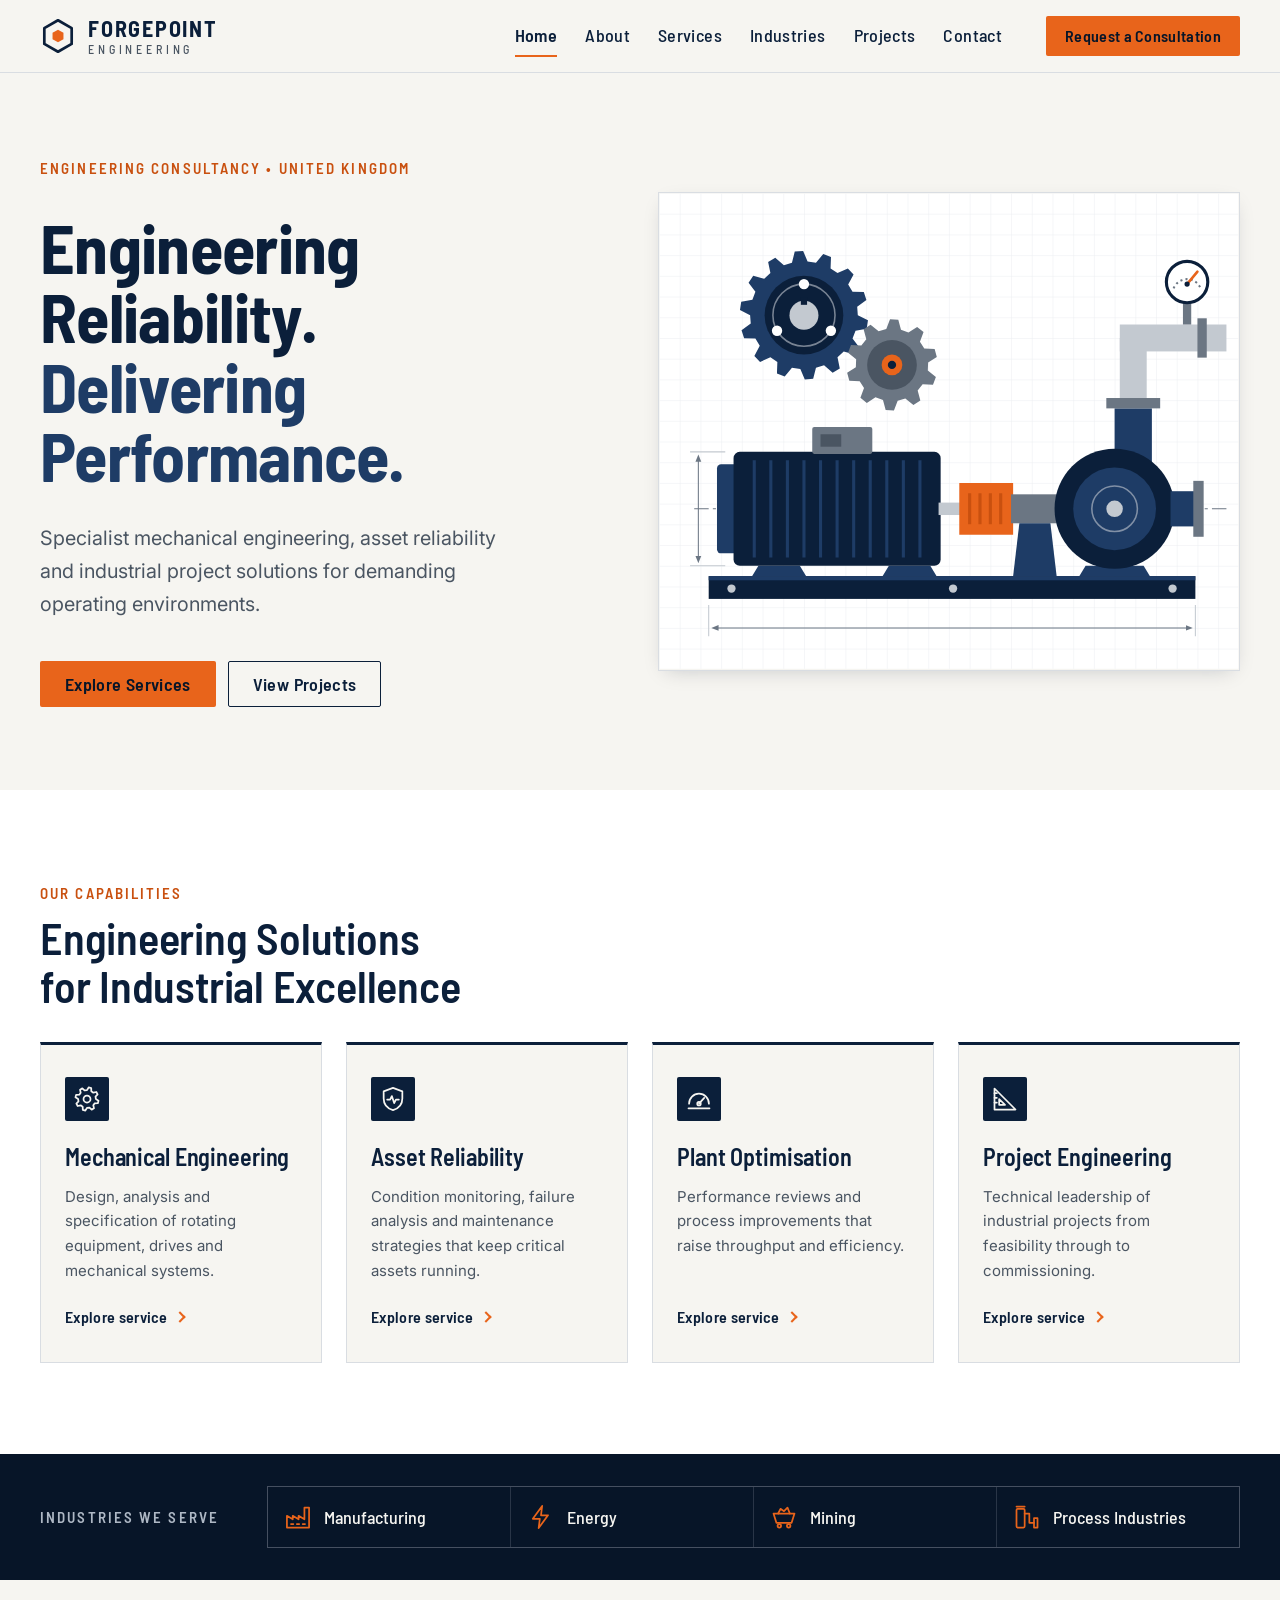
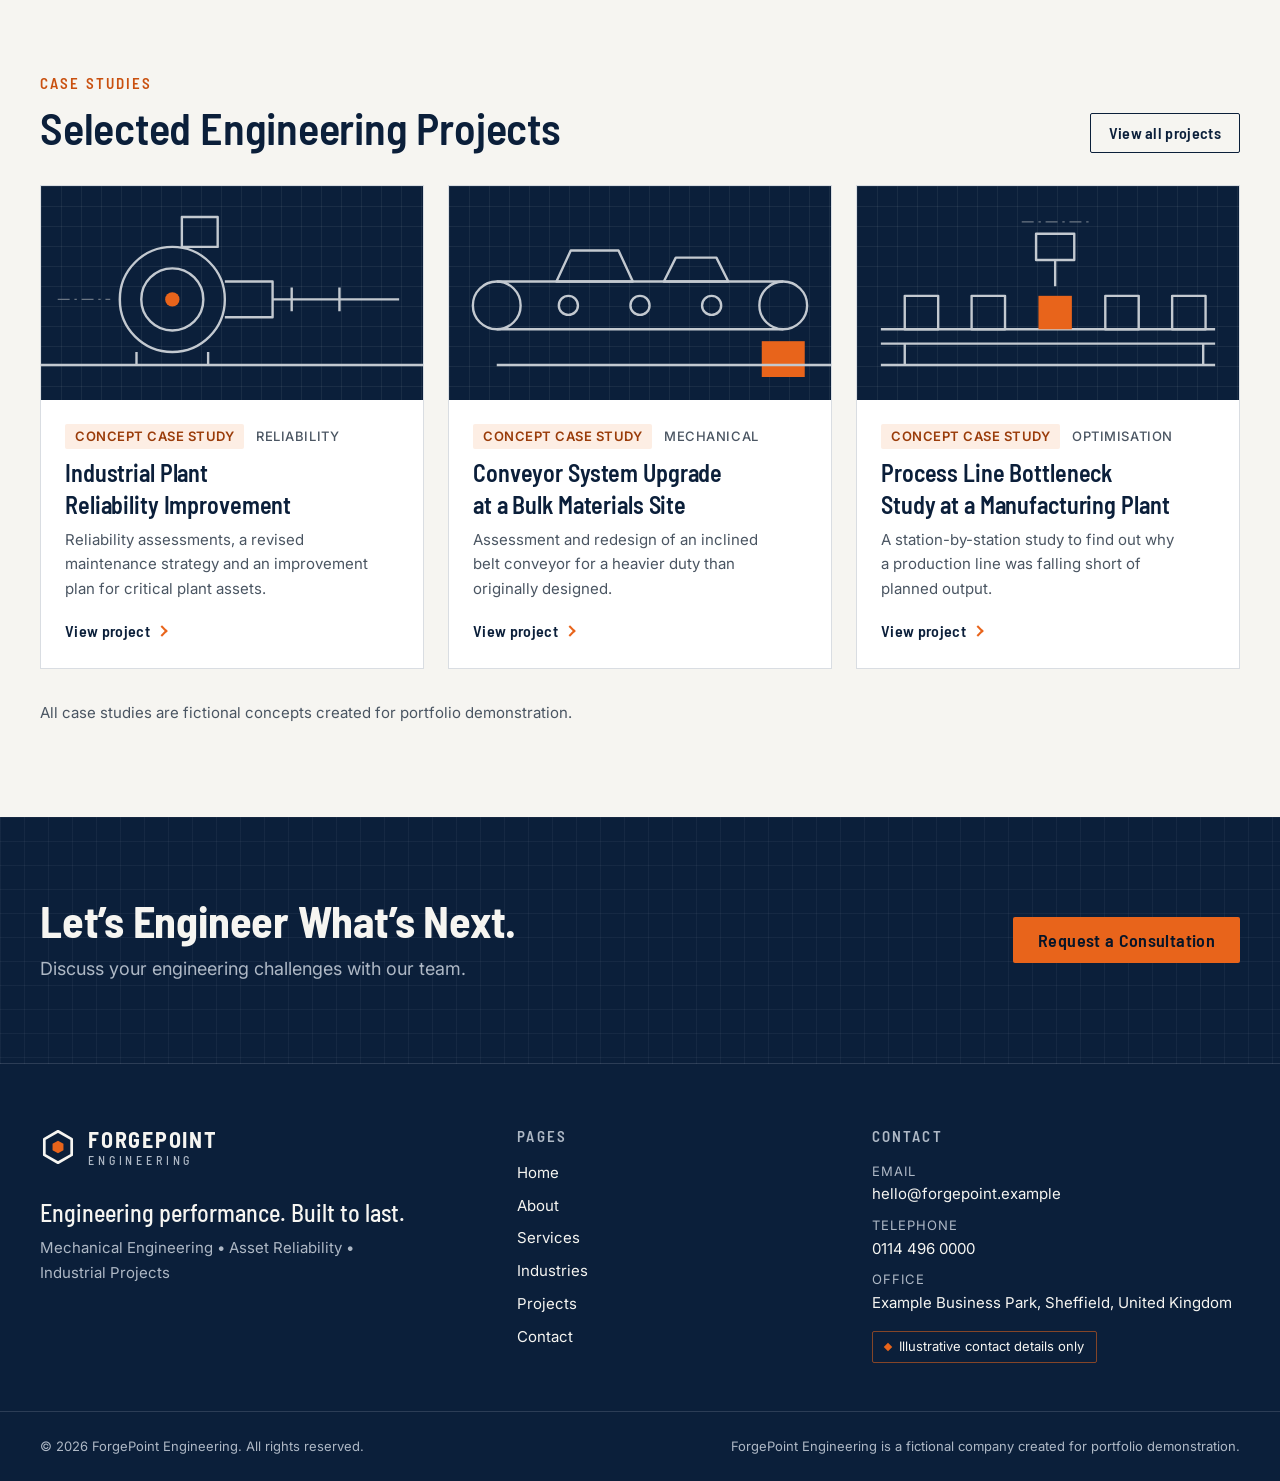
==== commit b6d534d5: "Build industries and projects pages - Industries: manufacturing, energy, mining and process industri" ====
--- a/index.html
+++ b/index.html
@@ -292,11 +292,11 @@
               <div class="project-card__body stack stack--sm">
                 <div class="cluster project-card__meta">
                   <span class="tag tag--concept">Concept case study</span>
-                  <span class="project-card__sector">Process Industries</span>
+                  <span class="project-card__sector">Reliability</span>
                 </div>
-                <h3 class="project-card__title">Pump Station Reliability Review</h3>
-                <p class="card__text">A concept study exploring a condition-based maintenance approach for a set of ageing centrifugal pumps.</p>
-                <a class="card__link" href="projects.html">View project<span class="visually-hidden">: Pump Station Reliability Review</span></a>
+                <h3 class="project-card__title">Industrial Plant Reliability Improvement</h3>
+                <p class="card__text">Reliability assessments, a revised maintenance strategy and an improvement plan for critical plant assets.</p>
+                <a class="card__link" href="projects.html#plant-reliability">View project<span class="visually-hidden">: Industrial Plant Reliability Improvement</span></a>
               </div>
             </li>
             <li class="project-card">
@@ -316,11 +316,11 @@
               <div class="project-card__body stack stack--sm">
                 <div class="cluster project-card__meta">
                   <span class="tag tag--concept">Concept case study</span>
-                  <span class="project-card__sector">Mining</span>
+                  <span class="project-card__sector">Mechanical</span>
                 </div>
-                <h3 class="project-card__title">Conveyor Drive Upgrade</h3>
-                <p class="card__text">A concept study of a gearbox and drive-train redesign for a heavy-duty overland conveyor.</p>
-                <a class="card__link" href="projects.html">View project<span class="visually-hidden">: Conveyor Drive Upgrade</span></a>
+                <h3 class="project-card__title">Conveyor System Upgrade at a Bulk Materials Site</h3>
+                <p class="card__text">Assessment and redesign of an inclined belt conveyor for a heavier duty than originally designed.</p>
+                <a class="card__link" href="projects.html#conveyor-upgrade">View project<span class="visually-hidden">: Conveyor System Upgrade at a Bulk Materials Site</span></a>
               </div>
             </li>
             <li class="project-card">
@@ -340,11 +340,11 @@
               <div class="project-card__body stack stack--sm">
                 <div class="cluster project-card__meta">
                   <span class="tag tag--concept">Concept case study</span>
-                  <span class="project-card__sector">Manufacturing</span>
+                  <span class="project-card__sector">Optimisation</span>
                 </div>
-                <h3 class="project-card__title">Packaging Line Optimisation</h3>
-                <p class="card__text">A concept study of bottleneck analysis and layout revision for a high-speed packaging line.</p>
-                <a class="card__link" href="projects.html">View project<span class="visually-hidden">: Packaging Line Optimisation</span></a>
+                <h3 class="project-card__title">Process Line Bottleneck Study at a Manufacturing Plant</h3>
+                <p class="card__text">A station-by-station study to find out why a production line was falling short of planned output.</p>
+                <a class="card__link" href="projects.html#bottleneck-study">View project<span class="visually-hidden">: Process Line Bottleneck Study at a Manufacturing Plant</span></a>
               </div>
             </li>
           </ul>
--- a/css/styles.css
+++ b/css/styles.css
@@ -1187,3 +1187,819 @@
   font-size: var(--fs-md);
   color: var(--color-on-dark-muted);
 }
+
+/* 11. Interior pages — shared
+   ========================================================================== */
+
+/* Page hero */
+.page-hero {
+  background-color: var(--navy-800);
+  background-image:
+    linear-gradient(rgba(195, 201, 208, 0.06) 1px, transparent 1px),
+    linear-gradient(90deg, rgba(195, 201, 208, 0.06) 1px, transparent 1px);
+  background-size: 24px 24px;
+  color: var(--color-on-dark);
+  padding-block: clamp(3rem, 2rem + 4vw, 5.5rem);
+  border-bottom: 3px solid var(--color-accent);
+}
+
+.page-hero .eyebrow {
+  color: var(--color-accent);
+}
+
+.page-hero__title {
+  max-width: 22ch;
+  font-weight: var(--fw-bold);
+}
+
+.page-hero__lead {
+  max-width: 40rem;
+  font-size: var(--fs-md);
+  color: var(--color-on-dark-muted);
+}
+
+/* Check list with hexagon bullets */
+.check-list {
+  display: grid;
+  list-style: none;
+  padding: 0;
+  border-top: var(--border-width) solid var(--color-border);
+}
+
+.check-list li {
+  position: relative;
+  padding: var(--space-4) 0 var(--space-4) var(--space-6);
+  border-bottom: var(--border-width) solid var(--color-border);
+  color: var(--color-text-muted);
+  font-size: var(--fs-sm);
+}
+
+.check-list li::before {
+  content: "";
+  position: absolute;
+  left: 0.25rem;
+  top: calc(var(--space-4) + 0.3rem);
+  width: 0.75rem;
+  height: 0.8rem;
+  background-color: var(--color-accent);
+  clip-path: polygon(50% 0, 100% 25%, 100% 75%, 50% 100%, 0 75%, 0 25%);
+}
+
+.check-list strong {
+  display: block;
+  margin-bottom: 0.125rem;
+  font-family: var(--font-heading);
+  font-size: var(--fs-md);
+  font-weight: var(--fw-semibold);
+  color: var(--color-text);
+}
+
+.check-list--compact li {
+  padding-block: var(--space-3);
+}
+
+.check-list--compact li::before {
+  top: calc(var(--space-3) + 0.3rem);
+}
+
+/* 12. About page
+   ========================================================================== */
+.philosophy {
+  align-items: start;
+}
+
+.pull-quote {
+  position: relative;
+  padding: var(--space-7) var(--space-6);
+  background-color: var(--navy-800);
+  color: var(--color-on-dark);
+  border-left: 4px solid var(--color-accent);
+}
+
+.pull-quote__mark {
+  width: 2.5rem;
+  height: 2.5rem;
+  margin-bottom: var(--space-5);
+  color: var(--color-on-dark);
+}
+
+.pull-quote p {
+  font-family: var(--font-heading);
+  font-size: var(--fs-2xl);
+  font-weight: var(--fw-semibold);
+  line-height: var(--lh-tight);
+}
+
+.pull-quote footer {
+  margin-top: var(--space-4);
+  font-size: var(--fs-sm);
+  color: var(--color-on-dark-muted);
+}
+
+/* Process sequence */
+.process {
+  --marker: 3.75rem;
+  --process-gap: var(--space-6);
+  display: grid;
+  gap: var(--process-gap);
+  list-style: none;
+  padding: 0;
+}
+
+.process__step {
+  position: relative;
+  padding-left: calc(var(--marker) + var(--space-5));
+  min-height: var(--marker);
+}
+
+.process__marker {
+  position: absolute;
+  left: 0;
+  top: 0;
+  display: grid;
+  place-items: center;
+  width: var(--marker);
+  height: calc(var(--marker) * 1.1);
+  background-color: var(--navy-800);
+  clip-path: polygon(50% 0, 100% 25%, 100% 75%, 50% 100%, 0 75%, 0 25%);
+  color: var(--offwhite);
+  font-family: var(--font-heading);
+  font-size: var(--fs-md);
+  font-weight: var(--fw-bold);
+  letter-spacing: 0.04em;
+}
+
+.process__step:last-child .process__marker {
+  background-color: var(--color-accent);
+  color: var(--navy-900);
+}
+
+/* Connector — vertical on small screens */
+.process__step:not(:last-child)::before {
+  content: "";
+  position: absolute;
+  left: calc(var(--marker) / 2 - 1px);
+  top: calc(var(--marker) * 1.1 + var(--space-2));
+  bottom: calc(var(--process-gap) * -1 + var(--space-2));
+  width: 2px;
+  background-image: linear-gradient(var(--steel-300) 50%, transparent 50%);
+  background-size: 2px 8px;
+}
+
+.process__title {
+  padding-top: var(--space-2);
+  margin-bottom: var(--space-2);
+  font-size: var(--fs-xl);
+}
+
+.process__text {
+  color: var(--color-text-muted);
+  font-size: var(--fs-sm);
+}
+
+/* Connector — horizontal on large screens */
+@media (min-width: 64em) {
+  .process {
+    grid-template-columns: repeat(4, 1fr);
+    --process-gap: var(--space-5);
+  }
+
+  .process__step {
+    padding-left: 0;
+    padding-top: calc(var(--marker) * 1.1 + var(--space-4));
+  }
+
+  .process__step:not(:last-child)::before {
+    left: calc(var(--marker) + var(--space-3));
+    right: calc(var(--space-3) * -1 + var(--process-gap) * -1 + var(--space-3));
+    top: calc(var(--marker) * 0.55 - 1px);
+    bottom: auto;
+    width: auto;
+    height: 2px;
+    background-image: linear-gradient(90deg, var(--steel-300) 50%, transparent 50%);
+    background-size: 8px 2px;
+  }
+
+  .process__step:not(:last-child)::after {
+    content: "";
+    position: absolute;
+    right: calc(var(--process-gap) * -1 + var(--space-3));
+    top: calc(var(--marker) * 0.55 - 0.3rem);
+    width: 0.6rem;
+    height: 0.6rem;
+    border-top: 2px solid var(--color-accent);
+    border-right: 2px solid var(--color-accent);
+    transform: rotate(45deg);
+  }
+}
+
+/* Expertise */
+.expertise {
+  align-items: start;
+}
+
+/* Value cards */
+.value-card {
+  display: flex;
+  flex-direction: column;
+  gap: var(--space-3);
+  padding: var(--space-6) var(--space-5);
+  background-color: var(--color-surface);
+  border: var(--border-width) solid var(--color-border);
+  border-top: 3px solid var(--navy-800);
+}
+
+/* 13. Services page
+   ========================================================================== */
+.subnav {
+  position: sticky;
+  top: var(--header-height);
+  z-index: 90;
+  background-color: var(--color-surface);
+  border-bottom: var(--border-width) solid var(--color-border);
+  box-shadow: var(--shadow-sm);
+}
+
+.subnav__list {
+  position: relative;
+  display: flex;
+  gap: var(--space-2);
+  list-style: none;
+  padding: 0;
+  overflow-x: auto;
+  scrollbar-width: none;
+  -webkit-overflow-scrolling: touch;
+}
+
+.subnav__list::-webkit-scrollbar {
+  display: none;
+}
+
+.subnav__link {
+  display: flex;
+  align-items: center;
+  gap: var(--space-2);
+  padding: var(--space-4) var(--space-3);
+  border-bottom: 3px solid transparent;
+  font-family: var(--font-heading);
+  font-size: var(--fs-base);
+  font-weight: var(--fw-medium);
+  white-space: nowrap;
+  text-decoration: none;
+  color: var(--color-text-muted);
+  transition:
+    color var(--duration) var(--ease),
+    border-color var(--duration) var(--ease);
+}
+
+.subnav__list li:first-child .subnav__link {
+  padding-left: 0;
+}
+
+.subnav__link:hover {
+  color: var(--color-text);
+}
+
+.subnav__link[aria-current="true"] {
+  color: var(--color-text);
+  font-weight: var(--fw-semibold);
+  border-bottom-color: var(--color-accent);
+}
+
+.subnav__num {
+  font-size: var(--fs-xs);
+  font-weight: var(--fw-semibold);
+  color: var(--steel-500);
+}
+
+/* html scroll-padding already clears the header; add the sub-nav height */
+.service {
+  scroll-margin-top: 3.75rem;
+}
+
+.service__inner {
+  display: grid;
+  gap: var(--space-7);
+}
+
+@media (min-width: 56em) {
+  .service__inner {
+    grid-template-columns: 1fr 1fr;
+    gap: var(--space-8);
+    align-items: start;
+  }
+
+  .service__intro {
+    position: sticky;
+    top: calc(var(--header-height) + 5.5rem);
+  }
+}
+
+.service__heading {
+  display: flex;
+  align-items: center;
+  justify-content: space-between;
+  border-bottom: var(--border-width) solid var(--color-border);
+  padding-bottom: var(--space-4);
+  margin-bottom: var(--space-2);
+}
+
+.service__icon {
+  width: 3.5rem;
+  height: 3.5rem;
+  padding: 0.75rem;
+  background-color: var(--navy-800);
+  border-radius: var(--radius-sm);
+  fill: none;
+  stroke: var(--offwhite);
+  stroke-width: 1.5;
+  stroke-linecap: round;
+  stroke-linejoin: round;
+}
+
+.service__num {
+  font-family: var(--font-heading);
+  font-size: var(--fs-3xl);
+  font-weight: var(--fw-bold);
+  line-height: 1;
+  color: transparent;
+  -webkit-text-stroke: 1.5px var(--steel-300);
+}
+
+.service__subtitle {
+  font-size: var(--fs-sm);
+  font-weight: var(--fw-semibold);
+  letter-spacing: var(--tracking-wider);
+  text-transform: uppercase;
+  color: var(--color-text-muted);
+}
+
+.outcomes {
+  padding: var(--space-5) var(--space-5) var(--space-5) var(--space-6);
+  background-color: var(--navy-800);
+  color: var(--color-on-dark);
+  border-left: 4px solid var(--color-accent);
+}
+
+.outcomes__title {
+  font-size: var(--fs-lg);
+}
+
+.outcomes__note {
+  margin-top: var(--space-1);
+  font-size: var(--fs-sm);
+  color: var(--color-on-dark-muted);
+}
+
+.outcomes ul {
+  display: grid;
+  gap: var(--space-2);
+  margin-top: var(--space-4);
+  list-style: none;
+  padding: 0;
+  font-size: var(--fs-sm);
+}
+
+.outcomes li {
+  position: relative;
+  padding-left: var(--space-5);
+}
+
+.outcomes li::before {
+  content: "";
+  position: absolute;
+  left: 0;
+  top: 0.7em;
+  width: 0.75rem;
+  height: 2px;
+  background-color: var(--color-accent);
+}
+
+/* Hint that the services sub-nav scrolls sideways on small screens */
+@media (max-width: 47.99em) {
+  .subnav__list {
+    -webkit-mask-image: linear-gradient(90deg, #000 85%, transparent);
+    mask-image: linear-gradient(90deg, #000 85%, transparent);
+  }
+}
+
+/* 14. Industries page
+   ========================================================================== */
+.industry__header {
+  display: grid;
+  gap: var(--space-5);
+  align-items: start;
+}
+
+@media (min-width: 48em) {
+  .industry__header {
+    grid-template-columns: auto 1fr;
+    gap: var(--space-6);
+  }
+}
+
+.industry__header .lead {
+  max-width: 46rem;
+}
+
+.industry__icon {
+  width: 4rem;
+  height: 4rem;
+  padding: 0.875rem;
+  background-color: var(--navy-800);
+  border-radius: var(--radius-sm);
+  fill: none;
+  stroke: var(--color-accent);
+  stroke-width: 1.5;
+  stroke-linecap: round;
+  stroke-linejoin: round;
+}
+
+.industry__body {
+  align-items: start;
+}
+
+.panel {
+  padding: var(--space-5);
+  background-color: var(--color-surface);
+  border: var(--border-width) solid var(--color-border);
+}
+
+.section--surface .panel {
+  background-color: var(--color-bg);
+}
+
+.panel__title {
+  margin-bottom: var(--space-4);
+  font-size: var(--fs-sm);
+  font-weight: var(--fw-semibold);
+  letter-spacing: var(--tracking-wider);
+  text-transform: uppercase;
+  color: var(--color-text-muted);
+}
+
+/* List of linked services */
+.service-links {
+  display: grid;
+  list-style: none;
+  padding: 0;
+  border-top: var(--border-width) solid var(--color-border);
+}
+
+.service-links a {
+  position: relative;
+  display: block;
+  padding: var(--space-3) var(--space-6) var(--space-3) 0;
+  border-bottom: var(--border-width) solid var(--color-border);
+  font-size: var(--fs-sm);
+  color: var(--color-text-muted);
+  text-decoration: none;
+  transition: background-color var(--duration) var(--ease);
+}
+
+.service-links a::after {
+  content: "";
+  position: absolute;
+  right: var(--space-2);
+  top: 50%;
+  width: 0.5rem;
+  height: 0.5rem;
+  margin-top: -0.25rem;
+  border-top: 2px solid var(--color-accent);
+  border-right: 2px solid var(--color-accent);
+  transform: rotate(45deg);
+  transition: transform var(--duration) var(--ease);
+}
+
+.service-links a:hover::after {
+  transform: translateX(3px) rotate(45deg);
+}
+
+.service-links strong {
+  display: block;
+  margin-bottom: 0.125rem;
+  font-family: var(--font-heading);
+  font-size: var(--fs-md);
+  font-weight: var(--fw-semibold);
+  color: var(--color-text);
+}
+
+.service-links a:hover strong {
+  color: var(--navy-600);
+  text-decoration: underline;
+  text-decoration-color: var(--color-accent);
+}
+
+/* 15. Projects page
+   ========================================================================== */
+
+/* Filter bar */
+.filter-bar {
+  display: flex;
+  flex-wrap: wrap;
+  align-items: center;
+  justify-content: space-between;
+  gap: var(--space-3) var(--space-5);
+}
+
+.no-js .filter-bar {
+  display: none;
+}
+
+.filter {
+  display: flex;
+  flex-wrap: wrap;
+  gap: var(--space-2);
+}
+
+.filter__btn {
+  min-height: 2.5rem;
+  padding: 0.5rem 1.125rem;
+  border: var(--border-width) solid var(--steel-300);
+  border-radius: var(--radius-sm);
+  background-color: var(--color-surface);
+  font-family: var(--font-heading);
+  font-size: var(--fs-base);
+  font-weight: var(--fw-medium);
+  color: var(--color-text);
+  transition:
+    background-color var(--duration) var(--ease),
+    border-color var(--duration) var(--ease),
+    color var(--duration) var(--ease);
+}
+
+.filter__btn:hover {
+  border-color: var(--navy-800);
+}
+
+.filter__btn[aria-pressed="true"] {
+  background-color: var(--navy-800);
+  border-color: var(--navy-800);
+  color: var(--offwhite);
+}
+
+.filter__status {
+  font-size: var(--fs-sm);
+  color: var(--color-text-muted);
+}
+
+/* Case study */
+.case-list {
+  display: grid;
+  gap: var(--space-7);
+}
+
+.case {
+  display: grid;
+  gap: var(--space-6);
+  padding: var(--space-6) var(--space-5);
+  background-color: var(--color-surface);
+  border: var(--border-width) solid var(--color-border);
+  border-top: 3px solid var(--navy-800);
+}
+
+@media (min-width: 48em) {
+  .case {
+    padding: var(--space-7);
+  }
+}
+
+.case[hidden] {
+  display: none;
+}
+
+.case.is-entering {
+  animation: case-in 260ms var(--ease);
+}
+
+@keyframes case-in {
+  from { opacity: 0; transform: translateY(6px); }
+}
+
+.case__top {
+  display: grid;
+  gap: var(--space-6);
+  align-items: start;
+}
+
+@media (min-width: 64em) {
+  .case__top {
+    grid-template-columns: 1fr 1.1fr;
+    gap: var(--space-7);
+  }
+}
+
+.case__badges {
+  --cluster-gap: var(--space-2);
+}
+
+.badge-concept {
+  display: inline-flex;
+  align-items: center;
+  gap: var(--space-2);
+  padding: 0.375rem 0.75rem;
+  border: var(--border-width) solid var(--orange-500);
+  border-radius: var(--radius-sm);
+  background-color: var(--orange-100);
+  font-size: var(--fs-xs);
+  font-weight: var(--fw-semibold);
+  line-height: 1.3;
+  color: #8a3608;
+}
+
+.badge-concept::before {
+  content: "";
+  flex-shrink: 0;
+  width: 0.45rem;
+  height: 0.45rem;
+  background-color: var(--orange-500);
+  transform: rotate(45deg);
+}
+
+.tag--category {
+  background-color: var(--steel-100);
+  color: var(--navy-800);
+}
+
+.case__title {
+  font-size: var(--fs-2xl);
+}
+
+.case__meta {
+  font-size: var(--fs-sm);
+  color: var(--color-text-muted);
+}
+
+.case__meta span:not(.case__sep) {
+  font-weight: var(--fw-semibold);
+  color: var(--color-text);
+}
+
+.case__sep {
+  margin-inline: var(--space-2);
+  color: var(--steel-300);
+}
+
+.case__figure {
+  display: grid;
+  gap: var(--space-2);
+}
+
+.case__figure figcaption {
+  font-size: var(--fs-xs);
+  color: var(--color-text-muted);
+}
+
+/* Blueprint-style diagrams */
+.diagram {
+  width: 100%;
+  height: auto;
+  background-color: var(--navy-800);
+  background-image:
+    linear-gradient(rgba(195, 201, 208, 0.08) 1px, transparent 1px),
+    linear-gradient(90deg, rgba(195, 201, 208, 0.08) 1px, transparent 1px);
+  background-size: 20px 20px;
+}
+
+.dg-line        { fill: none; stroke: var(--steel-300); stroke-width: 2; stroke-linejoin: round; }
+.dg-thin        { fill: none; stroke: var(--steel-500); stroke-width: 1.25; }
+.dg-rule        { fill: none; stroke: rgba(195, 201, 208, 0.25); stroke-width: 1; }
+.dg-leader      { fill: none; stroke: var(--steel-300); stroke-width: 1; stroke-dasharray: 3 3; }
+.dg-demand      { fill: none; stroke: var(--offwhite); stroke-width: 1.5; stroke-dasharray: 8 5; }
+.dg-fill-accent { fill: var(--orange-500); }
+.dg-fill-steel  { fill: var(--steel-500); }
+.dg-bar         { fill: var(--navy-600); stroke: var(--steel-500); stroke-width: 1; }
+.dg-dot         { fill: var(--offwhite); }
+.dg-marker      { fill: var(--steel-500); }
+.dg-cell        { stroke: var(--navy-800); stroke-width: 2; }
+.dg-cell--1     { fill: rgba(195, 201, 208, 0.08); }
+.dg-cell--2     { fill: rgba(195, 201, 208, 0.16); }
+.dg-cell--3     { fill: rgba(232, 100, 27, 0.22); }
+.dg-cell--4     { fill: rgba(232, 100, 27, 0.4); }
+
+.diagram text {
+  font-family: var(--font-heading);
+  fill: var(--steel-300);
+}
+
+.dg-label {
+  font-size: 13px;
+  font-weight: var(--fw-semibold);
+  letter-spacing: 0.14em;
+}
+
+.dg-axis,
+.dg-axis-left {
+  font-size: 11px;
+  letter-spacing: 0.14em;
+  text-anchor: middle;
+}
+
+.dg-axis-left {
+  text-anchor: start;
+}
+
+.dg-callout {
+  font-size: 13px;
+  font-weight: var(--fw-medium);
+}
+
+.dg-dot-label {
+  font-size: 9px;
+  font-weight: var(--fw-bold);
+  text-anchor: middle;
+}
+
+.diagram .dg-dot-label { fill: var(--navy-800); }
+
+.dg-tag polygon { fill: var(--navy-700); stroke: var(--steel-300); stroke-width: 1.25; }
+.dg-tag--accent polygon { fill: var(--orange-500); stroke: var(--orange-500); }
+.diagram .dg-tag text { font-size: 11px; font-weight: var(--fw-bold); text-anchor: middle; fill: var(--offwhite); }
+.diagram .dg-tag--accent text { fill: var(--navy-900); }
+
+.dg-station {
+  font-size: 16px;
+  font-weight: var(--fw-bold);
+  text-anchor: middle;
+}
+
+.diagram .dg-station--dark { fill: var(--navy-900); }
+
+/* Challenge → Approach → Deliverables → Intended outcome */
+.case-steps {
+  display: grid;
+  gap: var(--space-4);
+  list-style: none;
+  padding: 0;
+}
+
+@media (min-width: 48em) {
+  .case-steps {
+    grid-template-columns: repeat(2, 1fr);
+  }
+}
+
+@media (min-width: 75em) {
+  .case-steps {
+    grid-template-columns: repeat(4, 1fr);
+  }
+}
+
+.case-step {
+  padding: var(--space-5);
+  background-color: var(--color-bg);
+  border-top: 2px solid var(--steel-300);
+  font-size: var(--fs-sm);
+  color: var(--color-text-muted);
+}
+
+.case-step__title {
+  display: flex;
+  align-items: baseline;
+  gap: var(--space-2);
+  margin-bottom: var(--space-3);
+  font-size: var(--fs-lg);
+  color: var(--color-text);
+}
+
+.case-step__title span {
+  font-size: var(--fs-sm);
+  color: var(--orange-600);
+}
+
+.case-step ul {
+  display: grid;
+  gap: var(--space-2);
+  list-style: none;
+  padding: 0;
+}
+
+.case-step ul li {
+  position: relative;
+  padding-left: var(--space-4);
+}
+
+.case-step ul li::before {
+  content: "";
+  position: absolute;
+  left: 0;
+  top: 0.6em;
+  width: 0.4rem;
+  height: 0.4rem;
+  background-color: var(--color-accent);
+  transform: rotate(45deg);
+}
+
+.case-step--outcome {
+  background-color: var(--navy-800);
+  border-top-color: var(--color-accent);
+  color: var(--color-on-dark-muted);
+}
+
+.case-step--outcome .case-step__title {
+  color: var(--color-on-dark);
+}
+
+.case-step--outcome .case-step__title span {
+  color: var(--color-accent);
+}
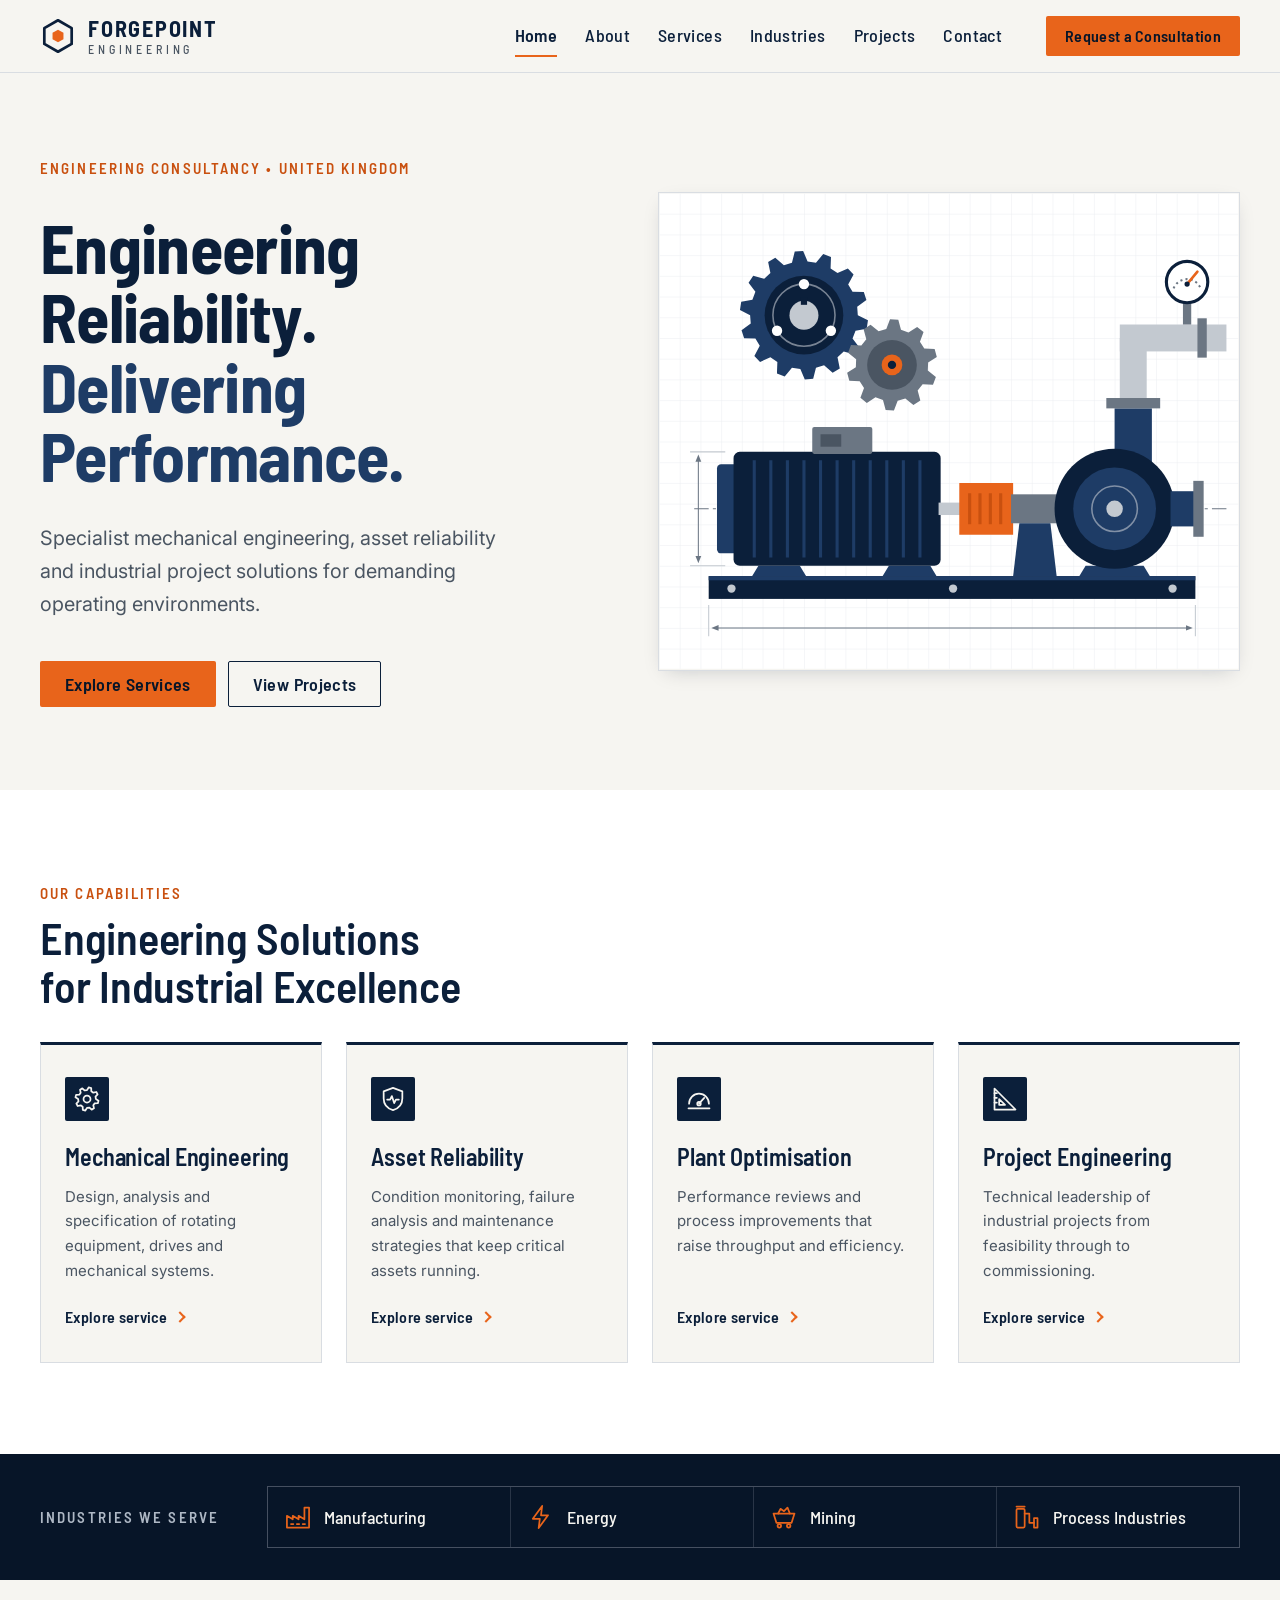
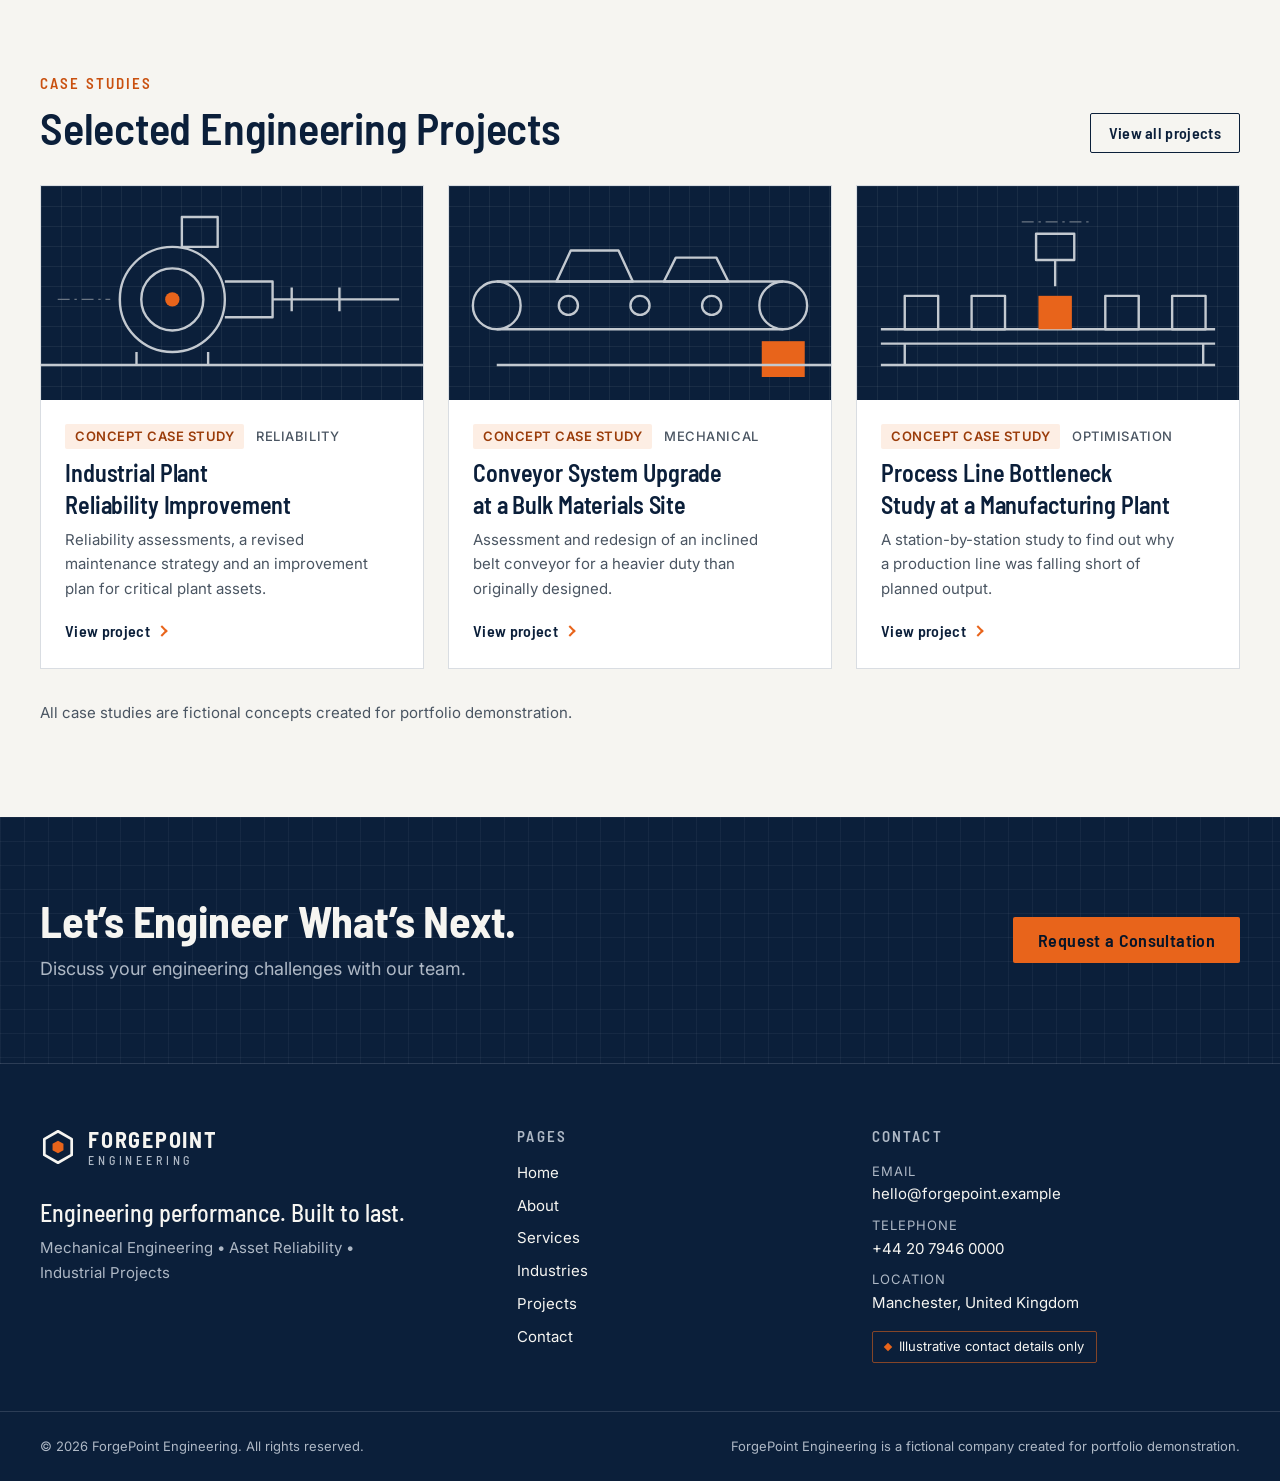
==== commit c98970fd: "Build contact page - Enquiry form with name, company, email, optional phone, service, message and co" ====
--- a/index.html
+++ b/index.html
@@ -405,11 +405,11 @@
               </div>
               <div>
                 <dt>Telephone</dt>
-                <dd><a href="tel:+441144960000">0114 496 0000</a></dd>
+                <dd><a href="tel:+442079460000">+44 20 7946 0000</a></dd>
               </div>
               <div>
-                <dt>Office</dt>
-                <dd>Example Business Park, Sheffield, United Kingdom</dd>
+                <dt>Location</dt>
+                <dd>Manchester, United Kingdom</dd>
               </div>
             </dl>
           </address>
--- a/css/styles.css
+++ b/css/styles.css
@@ -2003,3 +2003,382 @@
 .case-step--outcome .case-step__title span {
   color: var(--color-accent);
 }
+
+/* 16. Contact page
+   ========================================================================== */
+:root {
+  --color-error: #b42318;
+  --color-error-bg: #fef3f2;
+  --color-success: #1d6b45;
+}
+
+.contact-layout {
+  display: grid;
+  gap: var(--space-7);
+  align-items: start;
+}
+
+@media (min-width: 64em) {
+  .contact-layout {
+    grid-template-columns: 1.6fr 1fr;
+    gap: var(--space-8);
+  }
+}
+
+/* Form card */
+.form-card {
+  padding: var(--space-6) var(--space-5);
+  background-color: var(--color-surface);
+  border: var(--border-width) solid var(--color-border);
+  border-top: 3px solid var(--navy-800);
+}
+
+@media (min-width: 48em) {
+  .form-card {
+    padding: var(--space-7);
+  }
+}
+
+.form-card__header {
+  margin-bottom: var(--space-6);
+}
+
+.form-card__title {
+  font-size: var(--fs-xl);
+}
+
+.required-mark {
+  color: var(--color-error);
+}
+
+.form-alert {
+  margin-bottom: var(--space-5);
+  padding: var(--space-3) var(--space-4);
+  border-left: 4px solid var(--color-error);
+  background-color: var(--color-error-bg);
+  color: var(--color-error);
+  font-size: var(--fs-sm);
+  font-weight: var(--fw-medium);
+}
+
+.form-grid {
+  display: grid;
+  gap: var(--space-5);
+}
+
+@media (min-width: 40em) {
+  .form-grid {
+    grid-template-columns: 1fr 1fr;
+  }
+
+  .field--full {
+    grid-column: 1 / -1;
+  }
+}
+
+.field {
+  display: flex;
+  flex-direction: column;
+  gap: var(--space-2);
+}
+
+.field__label {
+  font-family: var(--font-heading);
+  font-size: var(--fs-md);
+  font-weight: var(--fw-semibold);
+}
+
+.field__optional {
+  font-family: var(--font-body);
+  font-size: var(--fs-sm);
+  font-weight: var(--fw-regular);
+  color: var(--color-text-muted);
+}
+
+.field__hint {
+  margin-top: calc(var(--space-1) * -1);
+  font-size: var(--fs-sm);
+  color: var(--color-text-muted);
+}
+
+.field__input {
+  width: 100%;
+  min-height: 3rem;
+  padding: 0.75rem 0.875rem;
+  background-color: var(--white);
+  border: var(--border-width) solid var(--steel-500);
+  border-radius: var(--radius-sm);
+  font-size: var(--fs-base);
+  line-height: 1.4;
+  transition:
+    border-color var(--duration) var(--ease),
+    box-shadow var(--duration) var(--ease);
+}
+
+.field__input:hover {
+  border-color: var(--navy-800);
+}
+
+.field__input:focus {
+  outline: none;
+  border-color: var(--navy-800);
+  box-shadow: 0 0 0 3px rgba(232, 100, 27, 0.35);
+}
+
+.field__textarea {
+  min-height: 9rem;
+  resize: vertical;
+}
+
+.field__select {
+  appearance: none;
+  -webkit-appearance: none;
+  padding-right: 2.5rem;
+  background-image: url("data:image/svg+xml,%3Csvg xmlns='http://www.w3.org/2000/svg' viewBox='0 0 12 8'%3E%3Cpath d='M1 1.5l5 5 5-5' fill='none' stroke='%230b1f3a' stroke-width='1.75'/%3E%3C/svg%3E");
+  background-repeat: no-repeat;
+  background-position: right 0.875rem center;
+  background-size: 0.75rem;
+}
+
+.field__input[aria-invalid="true"] {
+  border-color: var(--color-error);
+  border-width: 2px;
+  padding: calc(0.75rem - 1px) calc(0.875rem - 1px);
+}
+
+.field__select[aria-invalid="true"] {
+  padding-right: calc(2.5rem - 1px);
+}
+
+.field__error {
+  display: flex;
+  align-items: flex-start;
+  gap: var(--space-2);
+  font-size: var(--fs-sm);
+  font-weight: var(--fw-medium);
+  color: var(--color-error);
+}
+
+.field__error:empty {
+  display: none;
+}
+
+.field__error::before {
+  content: "!";
+  display: grid;
+  place-items: center;
+  flex-shrink: 0;
+  width: 1.125rem;
+  height: 1.125rem;
+  margin-top: 0.15rem;
+  border-radius: 50%;
+  background-color: var(--color-error);
+  color: var(--white);
+  font-size: 0.75rem;
+  font-weight: var(--fw-bold);
+  line-height: 1;
+}
+
+/* Checkbox */
+.checkbox {
+  display: flex;
+  align-items: flex-start;
+  gap: var(--space-3);
+}
+
+.checkbox__input {
+  flex-shrink: 0;
+  width: 1.25rem;
+  height: 1.25rem;
+  margin-top: 0.15rem;
+  accent-color: var(--navy-800);
+  cursor: pointer;
+}
+
+.checkbox__input[aria-invalid="true"] {
+  outline: 2px solid var(--color-error);
+  outline-offset: 2px;
+}
+
+.checkbox__label {
+  font-size: var(--fs-sm);
+  cursor: pointer;
+}
+
+.form-actions {
+  display: flex;
+  flex-wrap: wrap;
+  align-items: center;
+  gap: var(--space-4) var(--space-5);
+  margin-top: var(--space-6);
+  padding-top: var(--space-5);
+  border-top: var(--border-width) solid var(--color-border);
+}
+
+.form-actions__note {
+  flex: 1 1 16rem;
+  font-size: var(--fs-xs);
+  color: var(--color-text-muted);
+}
+
+/* Success state */
+.form-success {
+  display: grid;
+  justify-items: start;
+  gap: var(--space-4);
+  padding-block: var(--space-4);
+}
+
+.form-success[hidden] {
+  display: none;
+}
+
+.form-success__icon {
+  width: 3.5rem;
+  height: 3.5rem;
+  fill: none;
+  stroke-linecap: round;
+  stroke-linejoin: round;
+}
+
+.form-success__icon polygon {
+  fill: var(--navy-800);
+}
+
+.form-success__icon path {
+  stroke: var(--color-accent);
+  stroke-width: 3;
+}
+
+.form-success__title {
+  font-size: var(--fs-xl);
+}
+
+.form-success__title:focus {
+  outline: none;
+}
+
+.form-success p {
+  color: var(--color-text-muted);
+}
+
+/* Contact details card */
+.contact-card {
+  padding: var(--space-6) var(--space-5);
+  background-color: var(--navy-800);
+  color: var(--color-on-dark);
+}
+
+.contact-card__title {
+  margin-bottom: var(--space-5);
+  font-size: var(--fs-xl);
+}
+
+.contact-list {
+  display: grid;
+  gap: var(--space-4);
+}
+
+.contact-list__item {
+  display: flex;
+  gap: var(--space-4);
+  align-items: flex-start;
+}
+
+.contact-list__icon {
+  width: 2.5rem;
+  height: 2.5rem;
+  flex-shrink: 0;
+  padding: 0.5rem;
+  border: var(--border-width) solid rgba(195, 201, 208, 0.3);
+  border-radius: var(--radius-sm);
+  fill: none;
+  stroke: var(--color-accent);
+  stroke-width: 1.5;
+  stroke-linecap: round;
+  stroke-linejoin: round;
+}
+
+.contact-list dt {
+  font-size: var(--fs-xs);
+  letter-spacing: var(--tracking-wide);
+  text-transform: uppercase;
+  color: var(--color-on-dark-muted);
+}
+
+.contact-list dd {
+  font-size: var(--fs-md);
+  font-weight: var(--fw-medium);
+  overflow-wrap: anywhere;
+}
+
+.contact-list a {
+  text-decoration: none;
+}
+
+.contact-list a:hover {
+  color: var(--color-accent);
+  text-decoration: underline;
+}
+
+.illustrative-note {
+  display: flex;
+  gap: var(--space-3);
+  margin-top: var(--space-6);
+  padding: var(--space-3) var(--space-4);
+  border: var(--border-width) solid rgba(232, 100, 27, 0.55);
+  border-radius: var(--radius-sm);
+  font-size: var(--fs-sm);
+  color: var(--color-on-dark);
+}
+
+.illustrative-note::before {
+  content: "";
+  flex-shrink: 0;
+  width: 0.45rem;
+  height: 0.45rem;
+  margin-top: 0.5em;
+  background-color: var(--color-accent);
+  transform: rotate(45deg);
+}
+
+/* Location panel */
+.location-panel {
+  border: var(--border-width) solid var(--color-border);
+  background-color: var(--color-surface);
+}
+
+.location-panel__map {
+  width: 100%;
+  height: auto;
+  background-color: var(--navy-900);
+}
+
+.map-road         { fill: none; stroke: rgba(195, 201, 208, 0.14); stroke-width: 6; }
+.map-road--major  { stroke: rgba(195, 201, 208, 0.24); stroke-width: 10; }
+.map-river        { fill: none; stroke: var(--navy-600); stroke-width: 14; stroke-linecap: round; }
+.map-block        { fill: rgba(195, 201, 208, 0.07); }
+.map-ring         { fill: rgba(232, 100, 27, 0.06); stroke: rgba(232, 100, 27, 0.5); stroke-width: 1; stroke-dasharray: 4 4; }
+.map-pin          { fill: var(--orange-500); }
+.map-pin-hex      { fill: var(--navy-900); }
+
+.location-panel__caption {
+  display: grid;
+  gap: var(--space-1);
+  padding: var(--space-4) var(--space-5);
+}
+
+.location-panel__label {
+  font-family: var(--font-heading);
+  font-size: var(--fs-lg);
+  font-weight: var(--fw-semibold);
+}
+
+.location-panel__note {
+  font-size: var(--fs-sm);
+  color: var(--color-text-muted);
+}
+
+.form-card.is-complete .form-card__header {
+  display: none;
+}
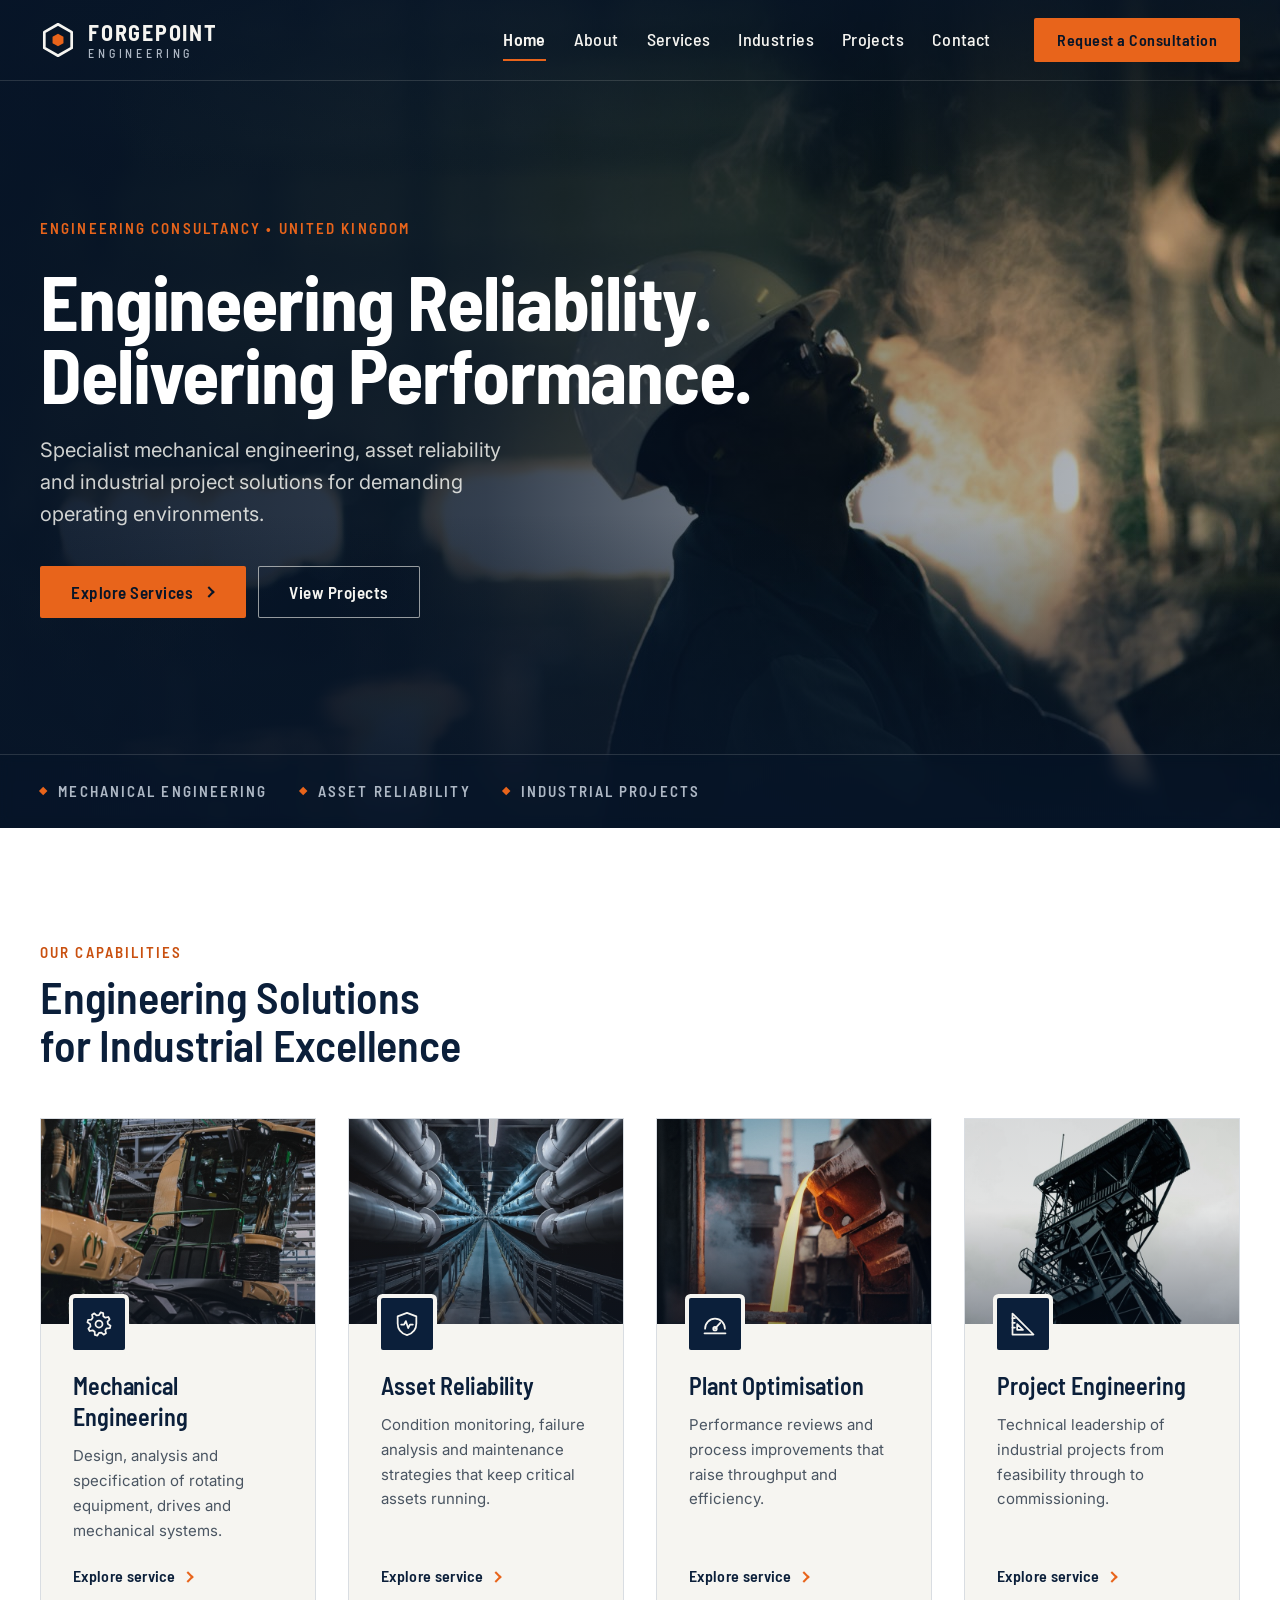
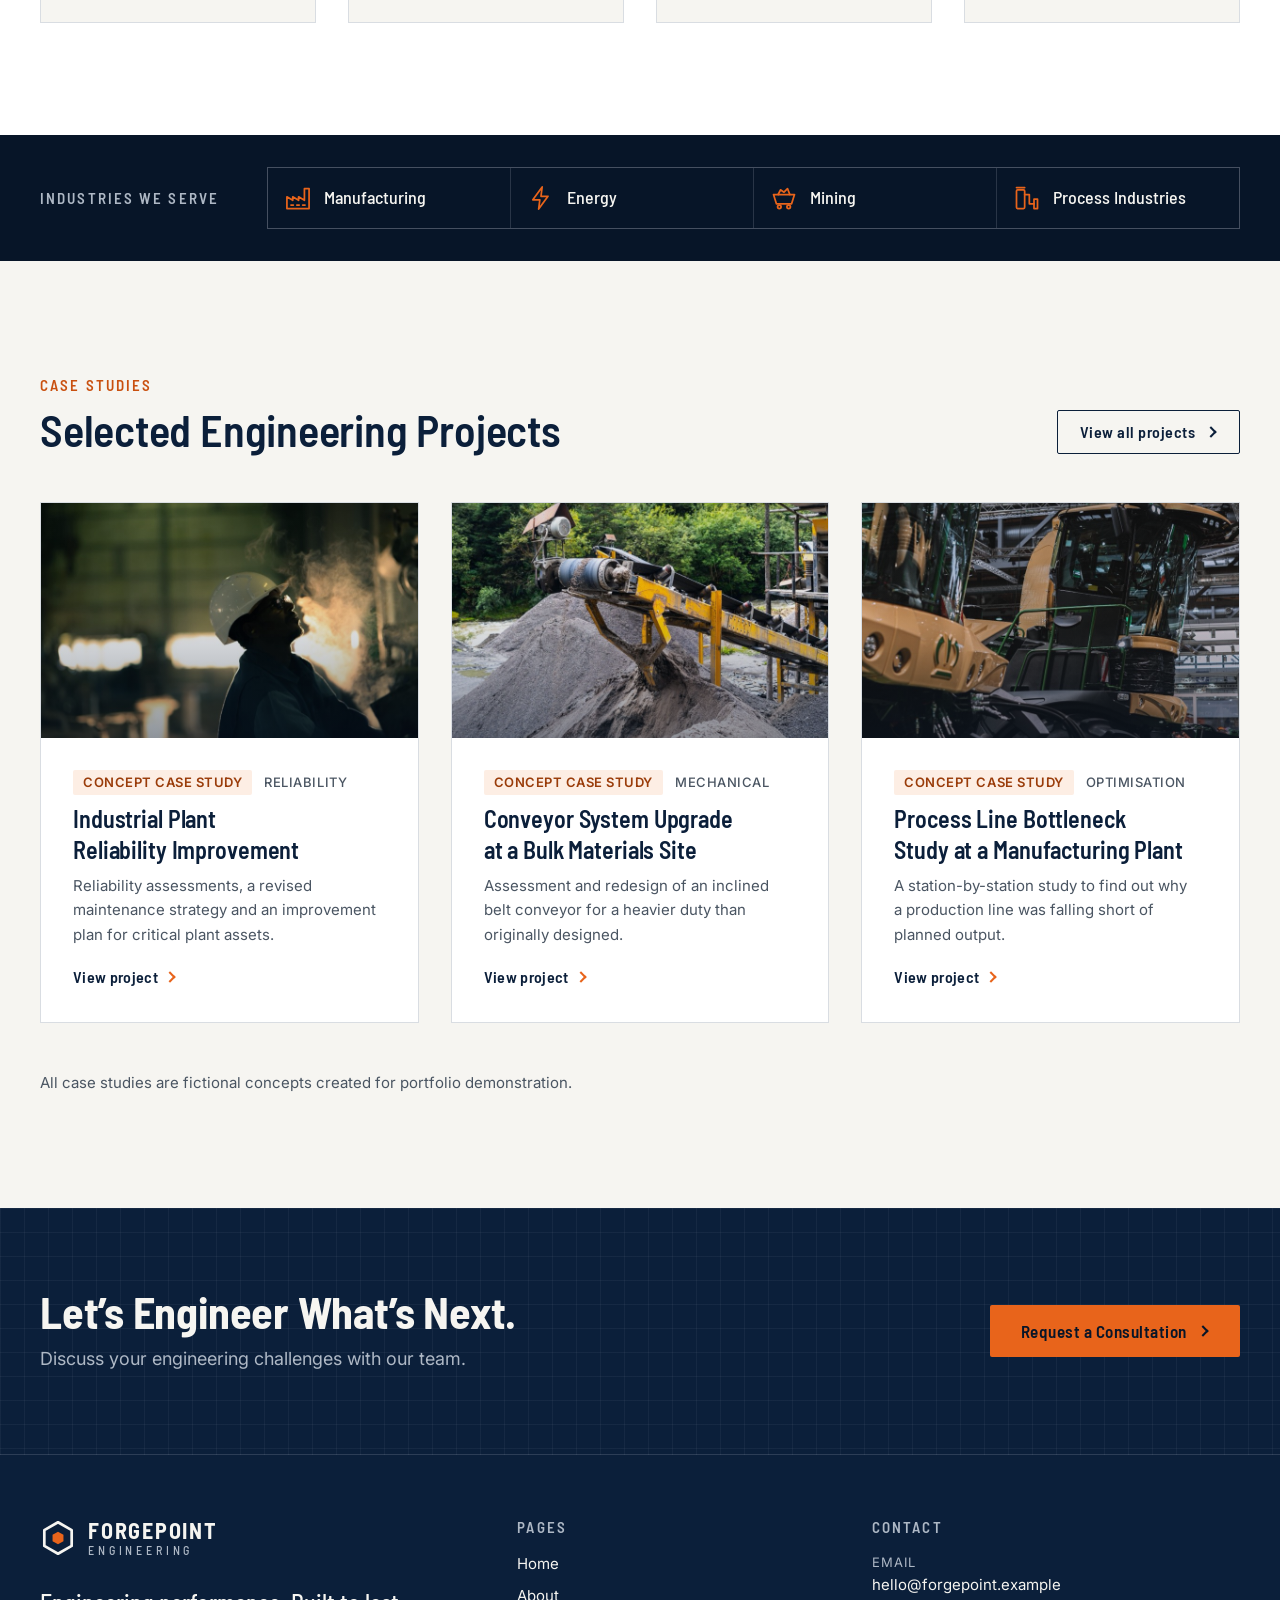
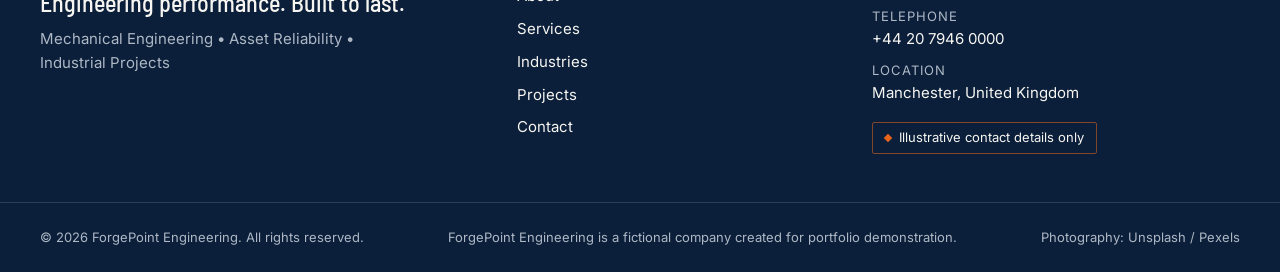
==== commit 1799bff1: "Refresh design with photography and premium styling - Full-width photographic home hero under a navy" ====
--- a/index.html
+++ b/index.html
@@ -56,110 +56,28 @@
     <main id="main" class="site-main" tabindex="-1">
       <!-- ==================== Hero ==================== -->
       <section class="hero" aria-labelledby="hero-title">
+        <img class="hero__bg" src="assets/images/hero.jpg" srcset="assets/images/hero-1280.jpg 1280w, assets/images/hero.jpg 2400w" sizes="100vw" width="2400" height="1600" fetchpriority="high" decoding="async" alt="Engineer in a hard hat and safety glasses inspecting equipment in a steam-filled industrial plant" />
+        <div class="hero__overlay" aria-hidden="true"></div>
+
         <div class="container hero__inner">
-          <div class="hero__content stack stack--lg">
+          <div class="hero__content">
             <p class="eyebrow">Engineering consultancy &bull; United Kingdom</p>
-            <h1 id="hero-title" class="hero__title">Engineering Reliability. <span>Delivering Performance.</span></h1>
-            <p class="lead hero__lead">Specialist mechanical engineering, asset reliability and industrial project solutions for demanding operating environments.</p>
+            <h1 id="hero-title" class="hero__title"><span>Engineering Reliability.</span> <span>Delivering Performance.</span></h1>
+            <p class="hero__lead">Specialist mechanical engineering, asset reliability and industrial project solutions for demanding operating environments.</p>
             <div class="cluster hero__actions">
-              <a class="btn btn--primary" href="services.html">Explore Services</a>
-              <a class="btn btn--secondary" href="projects.html">View Projects</a>
+              <a class="btn btn--primary btn--arrow" href="services.html">Explore Services</a>
+              <a class="btn btn--ghost" href="projects.html">View Projects</a>
             </div>
           </div>
-
-          <div class="hero__media">
-            <svg class="hero-illustration" viewBox="0 0 560 460" role="img" aria-labelledby="hero-ill-title">
-              <title id="hero-ill-title">Technical illustration of a motor-driven centrifugal pump assembly with meshing gears</title>
-              <defs>
-                <pattern id="blueprint-grid" width="20" height="20" patternUnits="userSpaceOnUse">
-                  <path d="M20 0H0V20" class="ill-grid" />
-                </pattern>
-                <marker id="dim-arrow" viewBox="0 0 10 10" refX="5" refY="5" markerWidth="7" markerHeight="7" orient="auto-start-reverse">
-                  <path d="M0 1L10 5L0 9Z" class="ill-steel" />
-                </marker>
-              </defs>
-
-              <!-- Drawing sheet -->
-              <rect x="0.5" y="0.5" width="559" height="459" class="ill-sheet" />
-              <rect x="0.5" y="0.5" width="559" height="459" fill="url(#blueprint-grid)" />
-
-              <!-- Meshing gears -->
-              <g transform="translate(140 118)">
-                <g class="ill-gear ill-gear--cw">
-                  <path class="ill-navy-2" d="M52.0 0.0 L61.8 5.0 L60.6 13.0 L49.8 15.0 L46.9 22.6 L53.5 31.3 L49.0 38.0 L38.4 35.1 L32.4 40.7 L34.6 51.4 L27.7 55.5 L19.4 48.3 L11.6 50.7 L8.9 61.4 L0.8 62.0 L-3.5 51.9 L-11.6 50.7 L-18.6 59.1 L-26.1 56.2 L-25.7 45.2 L-32.4 40.7 L-42.4 45.2 L-47.9 39.3 L-42.7 29.6 L-46.9 22.6 L-57.8 22.3 L-60.3 14.6 L-51.4 8.1 L-52.0 0.0 L-61.8 -5.0 L-60.6 -13.0 L-49.8 -15.0 L-46.9 -22.6 L-53.5 -31.3 L-49.0 -38.0 L-38.4 -35.1 L-32.4 -40.7 L-34.6 -51.4 L-27.7 -55.5 L-19.4 -48.3 L-11.6 -50.7 L-8.9 -61.4 L-0.8 -62.0 L3.5 -51.9 L11.6 -50.7 L18.6 -59.1 L26.1 -56.2 L25.7 -45.2 L32.4 -40.7 L42.4 -45.2 L47.9 -39.3 L42.7 -29.6 L46.9 -22.6 L57.8 -22.3 L60.3 -14.6 L51.4 -8.1 Z" />
-                  <circle r="38" class="ill-navy" />
-                  <circle r="30" class="ill-ring" />
-                  <circle cx="0" cy="-30" r="5" class="ill-sheet" />
-                  <circle cx="26" cy="15" r="5" class="ill-sheet" />
-                  <circle cx="-26" cy="15" r="5" class="ill-sheet" />
-                  <circle r="14" class="ill-steel-light" />
-                  <rect x="-3" y="-17" width="6" height="7" class="ill-navy" />
-                </g>
-              </g>
-              <g transform="translate(225 166)">
-                <g class="ill-gear ill-gear--ccw">
-                  <path class="ill-steel" d="M34.6 5.5 L42.4 11.7 L39.6 19.2 L29.6 18.8 L24.8 24.7 L27.4 34.4 L20.7 38.8 L12.9 32.5 L5.5 34.6 L1.9 44.0 L-6.1 43.6 L-8.7 33.9 L-15.9 31.2 L-24.3 36.7 L-30.5 31.7 L-27.0 22.3 L-31.2 15.9 L-41.2 15.4 L-43.3 7.7 L-34.9 2.2 L-34.6 -5.5 L-42.4 -11.7 L-39.6 -19.2 L-29.6 -18.8 L-24.8 -24.7 L-27.4 -34.4 L-20.7 -38.8 L-12.9 -32.5 L-5.5 -34.6 L-1.9 -44.0 L6.1 -43.6 L8.7 -33.9 L15.9 -31.2 L24.3 -36.7 L30.5 -31.7 L27.0 -22.3 L31.2 -15.9 L41.2 -15.4 L43.3 -7.7 L34.9 -2.2 Z" />
-                  <circle r="24" class="ill-steel-dark" />
-                  <circle r="10" class="ill-orange" />
-                  <circle r="4" class="ill-navy" />
-                </g>
-              </g>
-
-              <!-- Shaft centreline -->
-              <path d="M34 305H548" class="ill-centreline" />
-
-              <!-- Discharge pipework and pressure gauge -->
-              <rect x="445" y="140" width="26" height="62" class="ill-steel-light" />
-              <rect x="445" y="127" width="103" height="26" class="ill-steel-light" />
-              <rect x="520" y="121" width="9" height="38" class="ill-steel" />
-              <rect x="506" y="104" width="8" height="23" class="ill-steel" />
-              <circle cx="510" cy="86" r="20" class="ill-gauge" />
-              <path d="M497 92a14 14 0 0 1 26 0" class="ill-gauge-scale" />
-              <path d="M510 88L520 76" class="ill-needle" />
-              <circle cx="510" cy="88" r="2.5" class="ill-navy" />
-
-              <!-- Baseplate -->
-              <rect x="48" y="370" width="470" height="22" class="ill-navy" />
-              <rect x="48" y="370" width="470" height="4" class="ill-navy-2" />
-              <circle cx="70" cy="382" r="4" class="ill-steel-light" />
-              <circle cx="284" cy="382" r="4" class="ill-steel-light" />
-              <circle cx="496" cy="382" r="4" class="ill-steel-light" />
-
-              <!-- Motor -->
-              <path d="M96 360h40l6 10H90Z M222 360h40l6 10h-52Z" class="ill-navy-2" />
-              <rect x="56" y="262" width="22" height="86" rx="4" class="ill-navy-2" />
-              <rect x="72" y="250" width="200" height="110" rx="6" class="ill-navy" />
-              <g class="ill-fins">
-                <path d="M92 258V352M108 258V352M124 258V352M140 258V352M156 258V352M172 258V352M188 258V352M204 258V352M220 258V352M236 258V352M252 258V352" />
-              </g>
-              <rect x="148" y="226" width="58" height="26" rx="2" class="ill-steel" />
-              <rect x="156" y="233" width="20" height="12" class="ill-steel-dark" />
-              <rect x="270" y="299" width="24" height="12" class="ill-steel-light" />
-
-              <!-- Coupling guard -->
-              <path d="M290 280h52v50h-52Z" class="ill-orange" />
-              <path d="M300 290v30M310 290v30M320 290v30M330 290v30" class="ill-guard-slots" />
-
-              <!-- Pump bearing frame and pedestal -->
-              <rect x="340" y="291" width="46" height="28" class="ill-steel" />
-              <path d="M348 319h30l6 51h-42Z" class="ill-navy-2" />
-
-              <!-- Pump volute casing -->
-              <path d="M412 360h56l6 10h-68Z" class="ill-navy-2" />
-              <rect x="440" y="208" width="36" height="52" class="ill-navy-2" />
-              <rect x="432" y="198" width="52" height="10" class="ill-steel" />
-              <circle cx="440" cy="305" r="58" class="ill-navy" />
-              <circle cx="440" cy="305" r="40" class="ill-navy-2" />
-              <circle cx="440" cy="305" r="22" class="ill-ring" />
-              <circle cx="440" cy="305" r="8" class="ill-steel-light" />
-              <rect x="494" y="288" width="24" height="34" class="ill-navy-2" />
-              <rect x="516" y="278" width="10" height="54" class="ill-steel" />
-
-              <!-- Dimension lines -->
-              <path d="M48 398V428M518 398V428M30 250H64M30 360H64" class="ill-dim-ext" />
-              <path d="M54 420H512" class="ill-dim" marker-start="url(#dim-arrow)" marker-end="url(#dim-arrow)" />
-              <path d="M38 256V354" class="ill-dim" marker-start="url(#dim-arrow)" marker-end="url(#dim-arrow)" />
-            </svg>
+        </div>
+
+        <div class="hero__strip">
+          <div class="container">
+            <ul class="hero__pillars" role="list">
+              <li>Mechanical Engineering</li>
+              <li>Asset Reliability</li>
+              <li>Industrial Projects</li>
+            </ul>
           </div>
         </div>
       </section>
@@ -173,44 +91,56 @@
           </header>
 
           <ul class="grid-4 card-list" role="list">
-            <li class="card">
-              <svg class="card__icon" viewBox="0 0 24 24" aria-hidden="true" focusable="false">
+            <li class="card card--media">
+              <div class="card__media"><img src="assets/images/heavy-machinery-800.jpg" srcset="assets/images/heavy-machinery-800.jpg 800w, assets/images/heavy-machinery-1600.jpg 1600w" sizes="(min-width: 64em) 25vw, (min-width: 40em) 50vw, 100vw" width="800" height="533" loading="lazy" decoding="async" alt="Heavy-duty machinery with exposed hydraulic hoses inside a large industrial hall" /></div>
+              <div class="card__body">
+                <svg class="card__icon" viewBox="0 0 24 24" aria-hidden="true" focusable="false">
                 <path d="M19.6 12.0 L21.9 13.4 L21.3 15.6 L18.6 15.7 L17.4 17.4 L18.0 20.0 L16.0 21.1 L14.1 19.3 L12.0 19.6 L10.6 21.9 L8.4 21.3 L8.3 18.6 L6.6 17.4 L4.0 18.0 L2.9 16.0 L4.7 14.1 L4.4 12.0 L2.1 10.6 L2.7 8.4 L5.4 8.3 L6.6 6.6 L6.0 4.0 L8.0 2.9 L9.9 4.7 L12.0 4.4 L13.4 2.1 L15.6 2.7 L15.7 5.4 L17.4 6.6 L20.0 6.0 L21.1 8.0 L19.3 9.9 Z" />
                 <circle cx="12" cy="12" r="3" />
               </svg>
-              <h3 class="card__title">Mechanical Engineering</h3>
+                <h3 class="card__title">Mechanical Engineering</h3>
               <p class="card__text">Design, analysis and specification of rotating equipment, drives and mechanical systems.</p>
               <a class="card__link" href="services.html">Explore service<span class="visually-hidden">: Mechanical Engineering</span></a>
-            </li>
-            <li class="card">
-              <svg class="card__icon" viewBox="0 0 24 24" aria-hidden="true" focusable="false">
+              </div>
+            </li>
+            <li class="card card--media">
+              <div class="card__media"><img src="assets/images/pipe-tunnel-800.jpg" srcset="assets/images/pipe-tunnel-800.jpg 800w, assets/images/pipe-tunnel-1600.jpg 1600w" sizes="(min-width: 64em) 25vw, (min-width: 40em) 50vw, 100vw" width="800" height="533" loading="lazy" decoding="async" alt="Long service tunnel lined with insulated industrial pipework and walkways" /></div>
+              <div class="card__body">
+                <svg class="card__icon" viewBox="0 0 24 24" aria-hidden="true" focusable="false">
                 <path d="M12 2.5 4 5.5v6c0 5 3.4 8.6 8 10 4.6-1.4 8-5 8-10v-6Z" />
                 <path d="M7 12.5h2.5l1.5-3 2 6 1.5-3H17" />
               </svg>
-              <h3 class="card__title">Asset Reliability</h3>
+                <h3 class="card__title">Asset Reliability</h3>
               <p class="card__text">Condition monitoring, failure analysis and maintenance strategies that keep critical assets running.</p>
               <a class="card__link" href="services.html">Explore service<span class="visually-hidden">: Asset Reliability</span></a>
-            </li>
-            <li class="card">
-              <svg class="card__icon" viewBox="0 0 24 24" aria-hidden="true" focusable="false">
+              </div>
+            </li>
+            <li class="card card--media">
+              <div class="card__media"><img src="assets/images/molten-metal-800.jpg" srcset="assets/images/molten-metal-800.jpg 800w, assets/images/molten-metal-1600.jpg 1600w" sizes="(min-width: 64em) 25vw, (min-width: 40em) 50vw, 100vw" width="800" height="533" loading="lazy" decoding="async" alt="Molten metal pouring from a ladle at a steel production plant" /></div>
+              <div class="card__body">
+                <svg class="card__icon" viewBox="0 0 24 24" aria-hidden="true" focusable="false">
                 <path d="M3.5 16a8.5 8.5 0 1 1 17 0" />
                 <path d="M12 16l4.5-5" />
                 <circle cx="12" cy="16" r="1.5" />
                 <path d="M3 20h18" />
               </svg>
-              <h3 class="card__title">Plant Optimisation</h3>
+                <h3 class="card__title">Plant Optimisation</h3>
               <p class="card__text">Performance reviews and process improvements that raise throughput and efficiency.</p>
               <a class="card__link" href="services.html">Explore service<span class="visually-hidden">: Plant Optimisation</span></a>
-            </li>
-            <li class="card">
-              <svg class="card__icon" viewBox="0 0 24 24" aria-hidden="true" focusable="false">
+              </div>
+            </li>
+            <li class="card card--media">
+              <div class="card__media"><img src="assets/images/mine-headframe-800.jpg" srcset="assets/images/mine-headframe-800.jpg 800w, assets/images/mine-headframe-1600.jpg 1600w" sizes="(min-width: 64em) 25vw, (min-width: 40em) 50vw, 100vw" width="800" height="533" loading="lazy" decoding="async" alt="Steel headframe above a mine shaft against an overcast sky" /></div>
+              <div class="card__body">
+                <svg class="card__icon" viewBox="0 0 24 24" aria-hidden="true" focusable="false">
                 <path d="M3 21V3l18 18Z" />
                 <path d="M7 17v-5l5 5Z" />
                 <path d="M3 7h2M3 11h2M3 15h2" />
               </svg>
-              <h3 class="card__title">Project Engineering</h3>
+                <h3 class="card__title">Project Engineering</h3>
               <p class="card__text">Technical leadership of industrial projects from feasibility through to commissioning.</p>
               <a class="card__link" href="services.html">Explore service<span class="visually-hidden">: Project Engineering</span></a>
+              </div>
             </li>
           </ul>
         </div>
@@ -272,23 +202,12 @@
               <p class="eyebrow">Case studies</p>
               <h2 id="projects-title">Selected Engineering Projects</h2>
             </div>
-            <a class="btn btn--secondary btn--sm" href="projects.html">View all projects</a>
+            <a class="btn btn--secondary btn--sm btn--arrow" href="projects.html">View all projects</a>
           </header>
 
           <ul class="grid-3 card-list" role="list">
             <li class="project-card">
-              <div class="project-card__media" aria-hidden="true">
-                <svg viewBox="0 0 320 180" focusable="false">
-                  <path d="M0 150H320" class="pc-line" />
-                  <circle cx="110" cy="95" r="44" class="pc-line" />
-                  <circle cx="110" cy="95" r="26" class="pc-line" />
-                  <circle cx="110" cy="95" r="6" class="pc-accent" />
-                  <path d="M118 51h30v-25h-30Z M154 80h40v30h-40" class="pc-line" />
-                  <path d="M194 95H300M210 85v20M250 85v20" class="pc-line" />
-                  <path d="M80 139v11M140 139v11" class="pc-line" />
-                  <path d="M14 95h44" class="pc-centreline" />
-                </svg>
-              </div>
+              <div class="project-card__media"><img src="assets/images/engineer-inspection-800.jpg" srcset="assets/images/engineer-inspection-800.jpg 800w, assets/images/engineer-inspection-1600.jpg 1600w" sizes="(min-width: 64em) 33vw, (min-width: 40em) 50vw, 100vw" width="800" height="533" loading="lazy" decoding="async" alt="Engineer in a hard hat and safety glasses inspecting plant equipment amid rising steam" /></div>
               <div class="project-card__body stack stack--sm">
                 <div class="cluster project-card__meta">
                   <span class="tag tag--concept">Concept case study</span>
@@ -300,19 +219,7 @@
               </div>
             </li>
             <li class="project-card">
-              <div class="project-card__media" aria-hidden="true">
-                <svg viewBox="0 0 320 180" focusable="false">
-                  <path d="M40 80H280M40 120H280" class="pc-line" />
-                  <circle cx="40" cy="100" r="20" class="pc-line" />
-                  <circle cx="280" cy="100" r="20" class="pc-line" />
-                  <circle cx="100" cy="100" r="8" class="pc-line" />
-                  <circle cx="160" cy="100" r="8" class="pc-line" />
-                  <circle cx="220" cy="100" r="8" class="pc-line" />
-                  <path d="M90 80l12-26h40l12 26Z M180 80l10-20h34l10 20Z" class="pc-line" />
-                  <rect x="262" y="130" width="36" height="30" class="pc-accent" />
-                  <path d="M40 150H320" class="pc-line" />
-                </svg>
-              </div>
+              <div class="project-card__media"><img src="assets/images/aggregate-conveyor-800.jpg" srcset="assets/images/aggregate-conveyor-800.jpg 800w, assets/images/aggregate-conveyor-1600.jpg 1600w" sizes="(min-width: 64em) 33vw, (min-width: 40em) 50vw, 100vw" width="800" height="533" loading="lazy" decoding="async" alt="Inclined belt conveyor discharging aggregate onto a stockpile at a quarry site" /></div>
               <div class="project-card__body stack stack--sm">
                 <div class="cluster project-card__meta">
                   <span class="tag tag--concept">Concept case study</span>
@@ -324,19 +231,7 @@
               </div>
             </li>
             <li class="project-card">
-              <div class="project-card__media" aria-hidden="true">
-                <svg viewBox="0 0 320 180" focusable="false">
-                  <path d="M20 120H300M20 132H300" class="pc-line" />
-                  <rect x="40" y="92" width="28" height="28" class="pc-line" />
-                  <rect x="96" y="92" width="28" height="28" class="pc-line" />
-                  <rect x="152" y="92" width="28" height="28" class="pc-accent" />
-                  <rect x="208" y="92" width="28" height="28" class="pc-line" />
-                  <rect x="264" y="92" width="28" height="28" class="pc-line" />
-                  <path d="M150 40h32v22h-32Z M166 62v22" class="pc-line" />
-                  <path d="M40 150v-18M290 150v-18M20 150H300" class="pc-line" />
-                  <path d="M138 30H194" class="pc-centreline" />
-                </svg>
-              </div>
+              <div class="project-card__media"><img src="assets/images/heavy-machinery-800.jpg" srcset="assets/images/heavy-machinery-800.jpg 800w, assets/images/heavy-machinery-1600.jpg 1600w" sizes="(min-width: 64em) 33vw, (min-width: 40em) 50vw, 100vw" width="800" height="533" loading="lazy" decoding="async" alt="Heavy-duty machinery with exposed hydraulic hoses inside a large industrial hall" /></div>
               <div class="project-card__body stack stack--sm">
                 <div class="cluster project-card__meta">
                   <span class="tag tag--concept">Concept case study</span>
@@ -360,7 +255,7 @@
             <h2 id="cta-title" class="cta-band__title">Let&rsquo;s Engineer What&rsquo;s Next.</h2>
             <p class="cta-band__text">Discuss your engineering challenges with our team.</p>
           </div>
-          <a class="btn btn--primary" href="contact.html">Request a Consultation</a>
+          <a class="btn btn--primary btn--arrow" href="contact.html">Request a Consultation</a>
         </div>
       </section>
     </main>
@@ -421,6 +316,7 @@
         <div class="container site-footer__bottom-inner">
           <p>&copy; <span data-year>2026</span> ForgePoint Engineering. All rights reserved.</p>
           <p>ForgePoint Engineering is a fictional company created for portfolio demonstration.</p>
+          <p>Photography: Unsplash / Pexels</p>
         </div>
       </div>
     </footer>
--- a/css/styles.css
+++ b/css/styles.css
@@ -83,13 +83,13 @@
   --space-7: 3rem;
   --space-8: 4rem;
   --space-9: 6rem;
-  --space-section: clamp(3.5rem, 2.5rem + 4vw, 6.5rem);
+  --space-section: clamp(4.5rem, 3rem + 5vw, 8rem);
 
   /* Layout */
   --container-max: 75rem;        /* 1200px */
   --container-narrow: 48rem;     /* 768px */
   --gutter: clamp(1rem, 0.5rem + 2.5vw, 2rem);
-  --header-height: 4.5rem;
+  --header-height: 5rem;
 
   /* Shape & depth */
   --radius-sm: 2px;
@@ -100,7 +100,8 @@
 
   /* Motion */
   --ease: cubic-bezier(0.2, 0.7, 0.2, 1);
-  --duration: 200ms;
+  --duration: 220ms;
+  --ease-out: cubic-bezier(0.16, 1, 0.3, 1);
 }
 
 /* 2. Reset & base
@@ -273,7 +274,7 @@
 }
 
 .stack--sm { --stack-gap: var(--space-2); }
-.stack--lg { --stack-gap: var(--space-6); }
+.stack--lg { --stack-gap: var(--space-7); }
 
 /* Cluster: wrapping horizontal group (buttons, tags, links) */
 .cluster {
@@ -288,7 +289,7 @@
 .grid {
   display: grid;
   grid-template-columns: repeat(auto-fit, minmax(min(var(--grid-min, 16rem), 100%), 1fr));
-  gap: var(--grid-gap, var(--space-5));
+  gap: var(--grid-gap, var(--space-6));
 }
 
 /* Fixed column grids that collapse on small screens */
@@ -296,7 +297,7 @@
 .grid-3,
 .grid-4 {
   display: grid;
-  gap: var(--grid-gap, var(--space-5));
+  gap: var(--grid-gap, var(--space-6));
   grid-template-columns: 1fr;
 }
 
@@ -326,29 +327,41 @@
 /* 5. Components
    ========================================================================== */
 
-/* Buttons */
+/* Buttons — one height scale, small radius, lift + arrow nudge on hover */
 .btn {
   display: inline-flex;
   align-items: center;
   justify-content: center;
-  gap: var(--space-2);
-  min-height: 2.875rem;
-  padding: 0.75rem 1.5rem;
+  gap: 0.75rem;
+  min-height: 3.25rem;
+  padding: 0 1.875rem;
   border: var(--border-width) solid transparent;
   border-radius: var(--radius-sm);
   font-family: var(--font-heading);
-  font-size: var(--fs-md);
+  font-size: 1.0625rem;
   font-weight: var(--fw-semibold);
-  letter-spacing: 0.02em;
+  letter-spacing: 0.03em;
   line-height: 1;
   text-decoration: none;
   white-space: nowrap;
+  cursor: pointer;
   transition:
+    transform var(--duration) var(--ease-out),
+    box-shadow var(--duration) var(--ease-out),
     background-color var(--duration) var(--ease),
     border-color var(--duration) var(--ease),
     color var(--duration) var(--ease);
 }
 
+.btn:hover {
+  transform: translateY(-2px);
+}
+
+.btn:active {
+  transform: translateY(0);
+  transition-duration: 80ms;
+}
+
 .btn--primary {
   background-color: var(--color-accent);
   color: var(--color-on-accent);
@@ -357,22 +370,52 @@
 .btn--primary:hover {
   background-color: var(--color-accent-hover);
   color: var(--white);
+  box-shadow: 0 12px 24px -12px rgba(201, 80, 15, 0.7);
 }
 
 .btn--secondary {
-  border-color: currentColor;
-  color: var(--color-text);
+  border-color: var(--navy-800);
+  color: var(--navy-800);
 }
 
 .btn--secondary:hover {
-  background-color: var(--color-text);
-  color: var(--color-bg);
+  background-color: var(--navy-800);
+  color: var(--offwhite);
+  box-shadow: 0 12px 24px -12px rgba(7, 21, 40, 0.55);
+}
+
+/* Outline button for dark and photographic backgrounds */
+.btn--ghost {
+  border-color: rgba(246, 245, 241, 0.6);
+  color: var(--offwhite);
+  background-color: rgba(7, 21, 40, 0.15);
+}
+
+.btn--ghost:hover {
+  border-color: var(--offwhite);
+  background-color: var(--offwhite);
+  color: var(--navy-900);
+}
+
+.btn--arrow::after {
+  content: "";
+  width: 0.5rem;
+  height: 0.5rem;
+  margin-right: 0.125rem;
+  border-top: 2px solid currentColor;
+  border-right: 2px solid currentColor;
+  transform: rotate(45deg);
+  transition: transform var(--duration) var(--ease-out);
+}
+
+.btn--arrow:hover::after {
+  transform: translateX(4px) rotate(45deg);
 }
 
 .btn--sm {
-  min-height: 2.5rem;
-  padding: 0.625rem 1.125rem;
-  font-size: var(--fs-base);
+  min-height: 2.75rem;
+  padding: 0 1.375rem;
+  font-size: 1rem;
 }
 
 /* Skip link */
@@ -396,16 +439,31 @@
 /* 6. Site header & navigation
    ========================================================================== */
 .site-header {
+  position: fixed;
+  top: 0;
+  left: 0;
+  right: 0;
+  z-index: 100;
+  background-color: transparent;
+  border-bottom: var(--border-width) solid rgba(246, 245, 241, 0.14);
+  color: var(--color-on-dark);
+  transition:
+    background-color 300ms var(--ease),
+    box-shadow 300ms var(--ease),
+    border-color 300ms var(--ease);
+}
+
+.site-header.is-scrolled,
+.site-header.is-menu-open {
+  background-color: var(--navy-800);
+  border-bottom-color: transparent;
+  box-shadow: 0 10px 30px -14px rgba(3, 10, 20, 0.6);
+}
+
+/* Without JavaScript the header can't react to scrolling, so keep it solid */
+.no-js .site-header {
   position: sticky;
-  top: 0;
-  z-index: 100;
-  background-color: var(--color-bg);
-  border-bottom: var(--border-width) solid var(--color-border);
-  transition: box-shadow var(--duration) var(--ease);
-}
-
-.site-header.is-scrolled {
-  box-shadow: var(--shadow-md);
+  background-color: var(--navy-800);
 }
 
 .site-header__inner {
@@ -414,6 +472,14 @@
   justify-content: space-between;
   gap: var(--space-5);
   min-height: var(--header-height);
+}
+
+.site-header .logo {
+  color: var(--color-on-dark);
+}
+
+.site-header .logo__descriptor {
+  color: var(--color-on-dark-muted);
 }
 
 /* Logo (shared by header and footer) */
@@ -473,7 +539,7 @@
   height: 2.75rem;
   margin-right: calc(var(--space-2) * -1);
   border-radius: var(--radius-sm);
-  color: var(--color-text);
+  color: var(--color-on-dark);
 }
 
 .nav-toggle__bar,
@@ -542,7 +608,7 @@
   font-size: var(--fs-md);
   font-weight: var(--fw-medium);
   letter-spacing: 0.02em;
-  color: var(--color-text);
+  color: var(--color-on-dark);
   text-decoration: none;
   transition: color var(--duration) var(--ease);
 }
@@ -561,7 +627,7 @@
 }
 
 .site-nav__link:hover {
-  color: var(--navy-600);
+  color: var(--white);
 }
 
 .site-nav__link:hover::after,
@@ -586,8 +652,8 @@
     align-items: stretch;
     gap: var(--space-6);
     padding: var(--space-5) var(--gutter) var(--space-7);
-    background-color: var(--color-bg);
-    border-top: var(--border-width) solid var(--color-border);
+    background-color: var(--navy-800);
+    border-top: var(--border-width) solid rgba(246, 245, 241, 0.12);
     overflow-y: auto;
     visibility: hidden;
     opacity: 0;
@@ -615,7 +681,7 @@
   }
 
   .js .site-nav__list li {
-    border-bottom: var(--border-width) solid var(--color-border);
+    border-bottom: var(--border-width) solid rgba(246, 245, 241, 0.12);
   }
 
   .js .site-nav__link {
@@ -776,7 +842,7 @@
   display: flex;
   flex-wrap: wrap;
   justify-content: space-between;
-  gap: var(--space-3) var(--space-6);
+  gap: var(--space-2) var(--space-6);
   padding-block: var(--space-5);
   color: var(--color-on-dark-muted);
   font-size: var(--fs-xs);
@@ -834,7 +900,7 @@
   display: flex;
   flex-direction: column;
   gap: var(--space-3);
-  padding: var(--space-6) var(--space-5);
+  padding: var(--space-6);
   background-color: var(--color-bg);
   border: var(--border-width) solid var(--color-border);
   border-top: 3px solid var(--navy-800);
@@ -936,102 +1002,6 @@
 /* 10. Home page
    ========================================================================== */
 
-/* Hero */
-.hero {
-  position: relative;
-  padding-block: clamp(3rem, 2rem + 4vw, 6rem);
-  overflow: hidden;
-}
-
-.hero__inner {
-  display: grid;
-  gap: var(--space-7);
-  align-items: center;
-}
-
-@media (min-width: 56em) {
-  .hero__inner {
-    grid-template-columns: 1fr 1.05fr;
-    gap: var(--space-8);
-  }
-}
-
-.hero__title {
-  font-size: clamp(2.5rem, 1.7rem + 3.6vw, 4.25rem);
-  font-weight: var(--fw-bold);
-  line-height: 1.02;
-  letter-spacing: -0.01em;
-}
-
-.hero__title span {
-  display: block;
-  color: var(--navy-600);
-}
-
-.hero__lead {
-  font-size: clamp(1.0625rem, 1rem + 0.3vw, 1.25rem);
-  max-width: 34rem;
-}
-
-.hero__actions {
-  --cluster-gap: var(--space-3);
-  padding-top: var(--space-2);
-}
-
-@media (max-width: 29.99em) {
-  .hero__actions .btn {
-    flex: 1 1 100%;
-  }
-}
-
-.hero__media {
-  max-width: 40rem;
-  width: 100%;
-  margin-inline: auto;
-}
-
-.hero-illustration {
-  width: 100%;
-  height: auto;
-  border: var(--border-width) solid var(--color-border);
-  box-shadow: var(--shadow-md);
-}
-
-/* Illustration palette */
-.ill-sheet       { fill: var(--white); }
-.ill-grid        { fill: none; stroke: var(--steel-100); stroke-width: 1; }
-.ill-navy        { fill: var(--navy-800); }
-.ill-navy-2      { fill: var(--navy-600); }
-.ill-steel       { fill: var(--steel-500); }
-.ill-steel-dark  { fill: var(--steel-700); }
-.ill-steel-light { fill: var(--steel-300); }
-.ill-orange      { fill: var(--orange-500); }
-.ill-ring        { fill: none; stroke: var(--steel-300); stroke-width: 1.5; opacity: 0.6; }
-.ill-fins        { fill: none; stroke: var(--navy-600); stroke-width: 3; }
-.ill-guard-slots { fill: none; stroke: var(--orange-600); stroke-width: 3; }
-.ill-gauge       { fill: var(--white); stroke: var(--navy-800); stroke-width: 3; }
-.ill-gauge-scale { fill: none; stroke: var(--steel-500); stroke-width: 2; stroke-dasharray: 2 3; }
-.ill-needle      { fill: none; stroke: var(--orange-500); stroke-width: 2.5; stroke-linecap: round; }
-.ill-centreline  { fill: none; stroke: var(--steel-500); stroke-width: 1; stroke-dasharray: 14 4 3 4; }
-.ill-dim         { fill: none; stroke: var(--steel-500); stroke-width: 1; }
-.ill-dim-ext     { fill: none; stroke: var(--steel-300); stroke-width: 1; }
-
-.ill-gear {
-  transform-box: fill-box;
-  transform-origin: center;
-}
-
-.ill-gear--cw  { animation: gear-spin 28s linear infinite; }
-.ill-gear--ccw { animation: gear-spin 20s linear infinite reverse; }
-
-@keyframes gear-spin {
-  to { transform: rotate(360deg); }
-}
-
-@media (prefers-reduced-motion: reduce) {
-  .ill-gear { animation: none; }
-}
-
 /* Industry sectors strip */
 .sectors {
   background-color: var(--navy-900);
@@ -1123,24 +1093,6 @@
   box-shadow: var(--shadow-md);
 }
 
-.project-card__media {
-  aspect-ratio: 16 / 9;
-  background-color: var(--navy-800);
-  background-image:
-    linear-gradient(rgba(195, 201, 208, 0.08) 1px, transparent 1px),
-    linear-gradient(90deg, rgba(195, 201, 208, 0.08) 1px, transparent 1px);
-  background-size: 20px 20px;
-}
-
-.project-card__media svg {
-  width: 100%;
-  height: 100%;
-}
-
-.pc-line        { fill: none; stroke: var(--steel-300); stroke-width: 2; stroke-linejoin: round; }
-.pc-accent      { fill: var(--orange-500); }
-.pc-centreline  { fill: none; stroke: var(--steel-500); stroke-width: 1; stroke-dasharray: 10 4 2 4; }
-
 .project-card__body {
   flex: 1;
   padding: var(--space-5);
@@ -1199,7 +1151,8 @@
     linear-gradient(90deg, rgba(195, 201, 208, 0.06) 1px, transparent 1px);
   background-size: 24px 24px;
   color: var(--color-on-dark);
-  padding-block: clamp(3rem, 2rem + 4vw, 5.5rem);
+  padding-top: calc(var(--header-height) + clamp(3.5rem, 2.5rem + 4vw, 6rem));
+  padding-bottom: clamp(3.5rem, 2.5rem + 4vw, 6rem);
   border-bottom: 3px solid var(--color-accent);
 }
 
@@ -1489,6 +1442,9 @@
     align-items: start;
   }
 
+}
+
+@media (min-width: 56em) and (min-height: 52em) {
   .service__intro {
     position: sticky;
     top: calc(var(--header-height) + 5.5rem);
@@ -1850,81 +1806,6 @@
   color: var(--color-text-muted);
 }
 
-/* Blueprint-style diagrams */
-.diagram {
-  width: 100%;
-  height: auto;
-  background-color: var(--navy-800);
-  background-image:
-    linear-gradient(rgba(195, 201, 208, 0.08) 1px, transparent 1px),
-    linear-gradient(90deg, rgba(195, 201, 208, 0.08) 1px, transparent 1px);
-  background-size: 20px 20px;
-}
-
-.dg-line        { fill: none; stroke: var(--steel-300); stroke-width: 2; stroke-linejoin: round; }
-.dg-thin        { fill: none; stroke: var(--steel-500); stroke-width: 1.25; }
-.dg-rule        { fill: none; stroke: rgba(195, 201, 208, 0.25); stroke-width: 1; }
-.dg-leader      { fill: none; stroke: var(--steel-300); stroke-width: 1; stroke-dasharray: 3 3; }
-.dg-demand      { fill: none; stroke: var(--offwhite); stroke-width: 1.5; stroke-dasharray: 8 5; }
-.dg-fill-accent { fill: var(--orange-500); }
-.dg-fill-steel  { fill: var(--steel-500); }
-.dg-bar         { fill: var(--navy-600); stroke: var(--steel-500); stroke-width: 1; }
-.dg-dot         { fill: var(--offwhite); }
-.dg-marker      { fill: var(--steel-500); }
-.dg-cell        { stroke: var(--navy-800); stroke-width: 2; }
-.dg-cell--1     { fill: rgba(195, 201, 208, 0.08); }
-.dg-cell--2     { fill: rgba(195, 201, 208, 0.16); }
-.dg-cell--3     { fill: rgba(232, 100, 27, 0.22); }
-.dg-cell--4     { fill: rgba(232, 100, 27, 0.4); }
-
-.diagram text {
-  font-family: var(--font-heading);
-  fill: var(--steel-300);
-}
-
-.dg-label {
-  font-size: 13px;
-  font-weight: var(--fw-semibold);
-  letter-spacing: 0.14em;
-}
-
-.dg-axis,
-.dg-axis-left {
-  font-size: 11px;
-  letter-spacing: 0.14em;
-  text-anchor: middle;
-}
-
-.dg-axis-left {
-  text-anchor: start;
-}
-
-.dg-callout {
-  font-size: 13px;
-  font-weight: var(--fw-medium);
-}
-
-.dg-dot-label {
-  font-size: 9px;
-  font-weight: var(--fw-bold);
-  text-anchor: middle;
-}
-
-.diagram .dg-dot-label { fill: var(--navy-800); }
-
-.dg-tag polygon { fill: var(--navy-700); stroke: var(--steel-300); stroke-width: 1.25; }
-.dg-tag--accent polygon { fill: var(--orange-500); stroke: var(--orange-500); }
-.diagram .dg-tag text { font-size: 11px; font-weight: var(--fw-bold); text-anchor: middle; fill: var(--offwhite); }
-.diagram .dg-tag--accent text { fill: var(--navy-900); }
-
-.dg-station {
-  font-size: 16px;
-  font-weight: var(--fw-bold);
-  text-anchor: middle;
-}
-
-.diagram .dg-station--dark { fill: var(--navy-900); }
-
 /* Challenge → Approach → Deliverables → Intended outcome */
 .case-steps {
   display: grid;
@@ -2382,3 +2263,280 @@
 .form-card.is-complete .form-card__header {
   display: none;
 }
+
+
+/* 17. Photography & design refresh
+   ========================================================================== */
+
+/* Home hero — full-width photo under a navy gradient */
+.hero {
+  position: relative;
+  isolation: isolate;
+  display: grid;
+  grid-template-rows: 1fr auto;
+  min-height: clamp(38rem, 92vh, 58rem);
+  color: var(--color-on-dark);
+  background-color: var(--navy-900);
+  overflow: hidden;
+}
+
+.hero__bg {
+  position: absolute;
+  inset: 0;
+  z-index: -2;
+  width: 100%;
+  height: 100%;
+  object-fit: cover;
+  object-position: 72% 40%;
+}
+
+.hero__overlay {
+  position: absolute;
+  inset: 0;
+  z-index: -1;
+  background:
+    linear-gradient(180deg, rgba(7, 21, 40, 0.7) 0%, rgba(7, 21, 40, 0) 22%),
+    linear-gradient(0deg, rgba(7, 21, 40, 0.9) 0%, rgba(7, 21, 40, 0) 38%),
+    linear-gradient(90deg, rgba(7, 21, 40, 0.95) 0%, rgba(7, 21, 40, 0.82) 38%, rgba(7, 21, 40, 0.4) 72%, rgba(7, 21, 40, 0.25) 100%);
+}
+
+@media (max-width: 47.99em) {
+  .hero__overlay {
+    background:
+      linear-gradient(180deg, rgba(7, 21, 40, 0.75) 0%, rgba(7, 21, 40, 0.82) 50%, rgba(7, 21, 40, 0.94) 100%);
+  }
+}
+
+.hero__inner {
+  display: flex;
+  align-items: center;
+  padding-top: calc(var(--header-height) + var(--space-8));
+  padding-bottom: var(--space-8);
+}
+
+.hero__content {
+  display: flex;
+  flex-direction: column;
+  gap: var(--space-5);
+  max-width: 56rem;
+}
+
+.hero .eyebrow {
+  color: var(--color-accent);
+}
+
+.hero__title {
+  font-size: clamp(2.625rem, 1.4rem + 4.2vw, 4.75rem);
+  font-weight: var(--fw-bold);
+  line-height: 0.96;
+  letter-spacing: -0.015em;
+  color: var(--white);
+}
+
+.hero__title span {
+  display: block;
+}
+
+.hero__lead {
+  max-width: 34rem;
+  font-size: clamp(1.0625rem, 1rem + 0.35vw, 1.25rem);
+  line-height: 1.6;
+  color: rgba(246, 245, 241, 0.84);
+}
+
+.hero__actions {
+  --cluster-gap: var(--space-3);
+  padding-top: var(--space-3);
+}
+
+@media (max-width: 29.99em) {
+  .hero__actions .btn {
+    flex: 1 1 100%;
+  }
+}
+
+.hero__strip {
+  border-top: var(--border-width) solid rgba(246, 245, 241, 0.14);
+  background-color: rgba(7, 21, 40, 0.35);
+  -webkit-backdrop-filter: blur(6px);
+  backdrop-filter: blur(6px);
+}
+
+.hero__pillars {
+  display: flex;
+  flex-wrap: wrap;
+  gap: var(--space-2) var(--space-6);
+  padding: var(--space-5) 0;
+  list-style: none;
+  font-family: var(--font-heading);
+  font-size: var(--fs-sm);
+  font-weight: var(--fw-semibold);
+  letter-spacing: var(--tracking-wider);
+  text-transform: uppercase;
+  color: var(--color-on-dark-muted);
+}
+
+.hero__pillars li {
+  display: flex;
+  align-items: center;
+  gap: var(--space-3);
+}
+
+.hero__pillars li::before {
+  content: "";
+  width: 0.4rem;
+  height: 0.4rem;
+  background-color: var(--color-accent);
+  transform: rotate(45deg);
+}
+
+/* Shared photo treatment */
+.card__media,
+.project-card__media,
+.service__media,
+.industry__media,
+.case__photo {
+  position: relative;
+  overflow: hidden;
+  background-color: var(--navy-800);
+}
+
+.card__media img,
+.project-card__media img,
+.service__media img,
+.industry__media img,
+.case__photo img {
+  width: 100%;
+  height: 100%;
+  object-fit: cover;
+  transition: transform 700ms var(--ease-out);
+}
+
+/* Slight navy wash so photos sit within the palette */
+.card__media::after,
+.project-card__media::after,
+.service__media::after,
+.industry__media::after,
+.case__photo::after {
+  content: "";
+  position: absolute;
+  inset: 0;
+  background: linear-gradient(0deg, rgba(7, 21, 40, 0.45) 0%, rgba(7, 21, 40, 0.08) 55%, rgba(7, 21, 40, 0.12) 100%);
+  pointer-events: none;
+}
+
+/* Capability cards with photo */
+.card--media {
+  padding: 0;
+  gap: 0;
+  border-top: var(--border-width) solid var(--color-border);
+  overflow: hidden;
+}
+
+.card--media:hover {
+  border-top-color: var(--color-border);
+}
+
+.card__media {
+  aspect-ratio: 4 / 3;
+}
+
+.card--media:hover .card__media img,
+.project-card:hover .project-card__media img {
+  transform: scale(1.04);
+}
+
+.card__body {
+  display: flex;
+  flex: 1;
+  flex-direction: column;
+  gap: var(--space-3);
+  padding: 0 var(--space-6) var(--space-6);
+}
+
+.card--media .card__icon {
+  position: relative;
+  z-index: 1;
+  width: 3.25rem;
+  height: 3.25rem;
+  margin-top: -1.625rem;
+  margin-bottom: var(--space-2);
+  padding: 0.75rem;
+  box-shadow: 0 0 0 4px var(--color-bg);
+}
+
+/* Home project cards */
+.project-card {
+  overflow: hidden;
+}
+
+.project-card__media {
+  aspect-ratio: 16 / 10;
+}
+
+.project-card__body {
+  padding: var(--space-6);
+}
+
+/* Services page photo */
+.service__media {
+  aspect-ratio: 3 / 2;
+  margin-bottom: var(--space-3);
+}
+
+/* Industries page photo */
+.industry__media {
+  aspect-ratio: 16 / 10;
+}
+
+@media (min-width: 48em) {
+  .industry__media {
+    grid-column: 1 / -1;
+  }
+}
+
+@media (min-width: 64em) {
+  .industry__header {
+    grid-template-columns: auto 1fr minmax(0, 0.9fr);
+    align-items: center;
+  }
+
+  .industry__media {
+    grid-column: auto;
+  }
+}
+
+/* Projects page photo */
+.case__photo {
+  aspect-ratio: 3 / 2;
+}
+
+/* Fade-up entrance as sections scroll into view */
+@media (prefers-reduced-motion: no-preference) {
+  .reveal {
+    opacity: 0;
+    transform: translateY(28px);
+    transition:
+      opacity 800ms var(--ease-out),
+      transform 800ms var(--ease-out);
+    transition-delay: var(--reveal-delay, 0ms);
+  }
+
+  .reveal.is-visible {
+    opacity: 1;
+    transform: none;
+  }
+}
+
+@media (prefers-reduced-motion: reduce) {
+  .btn:hover,
+  .card:hover,
+  .project-card:hover {
+    transform: none;
+  }
+
+  .card--media:hover .card__media img,
+  .project-card:hover .project-card__media img {
+    transform: none;
+  }
+}
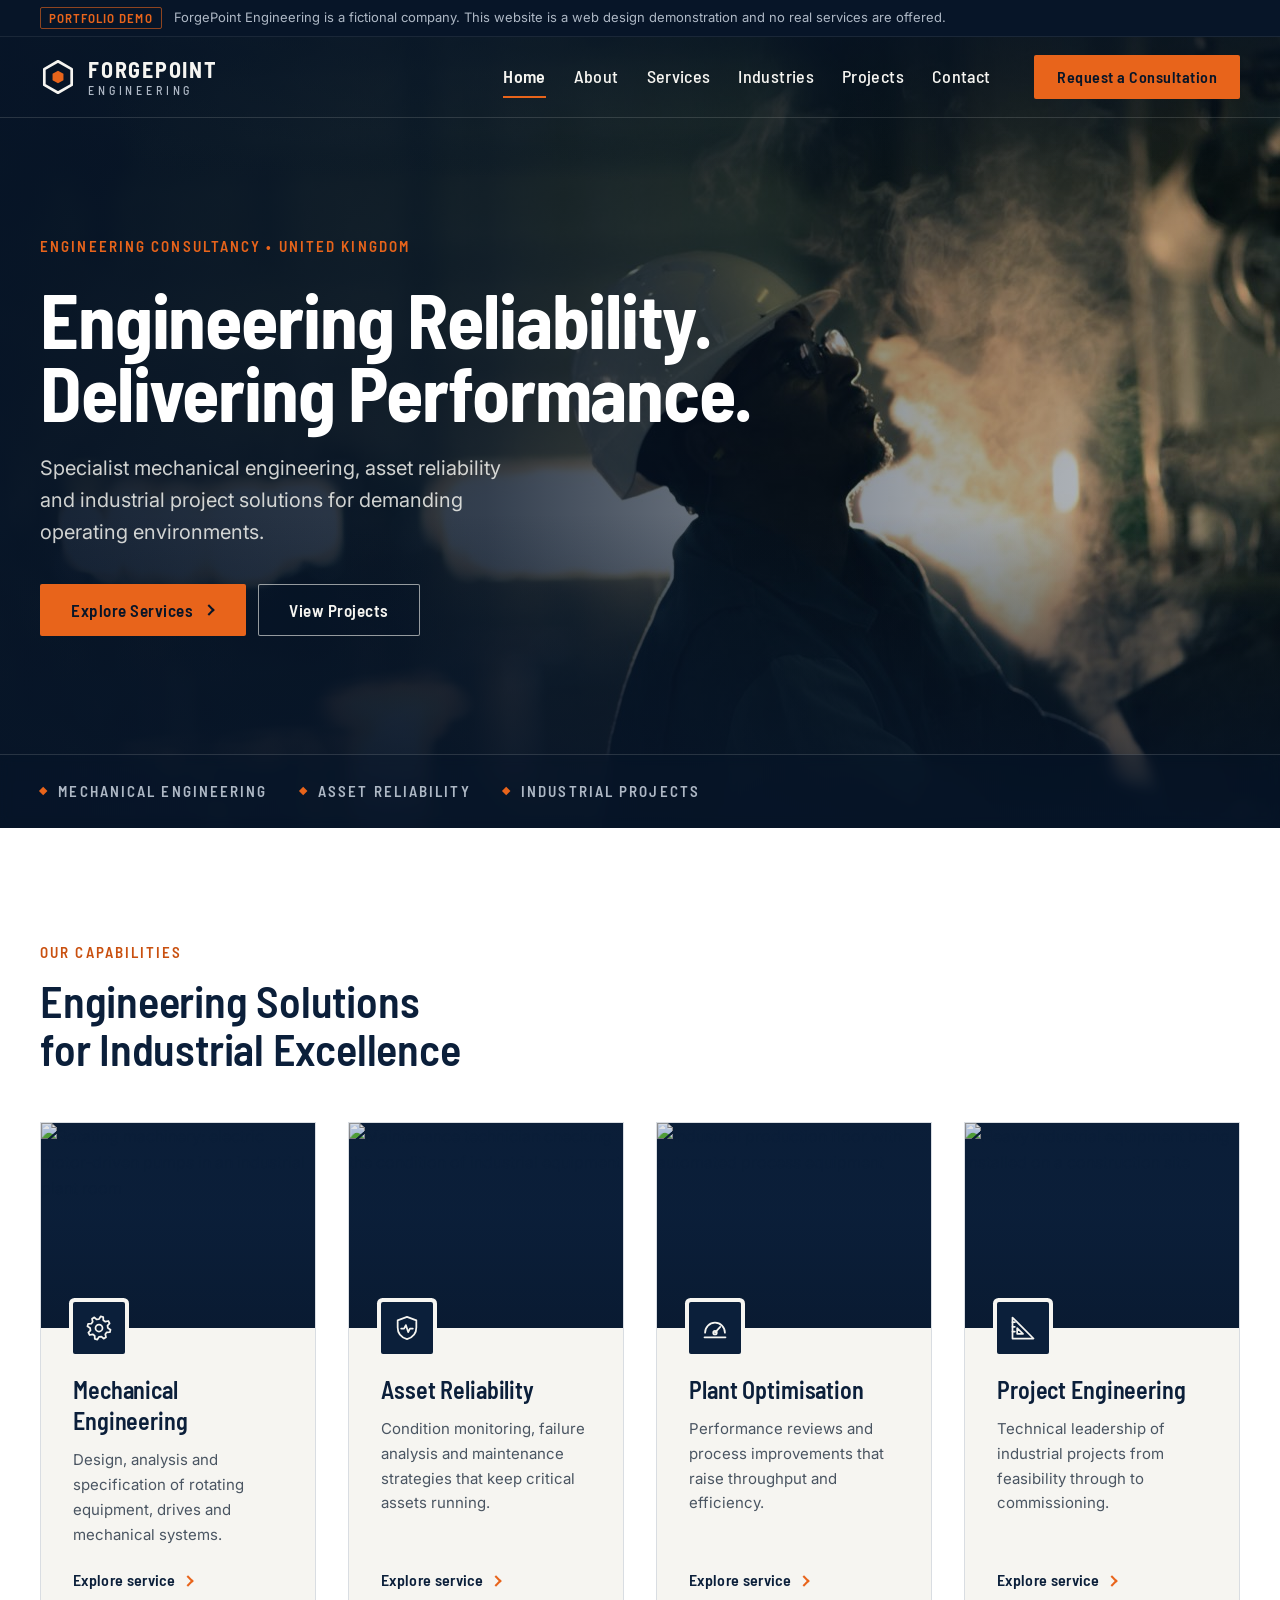
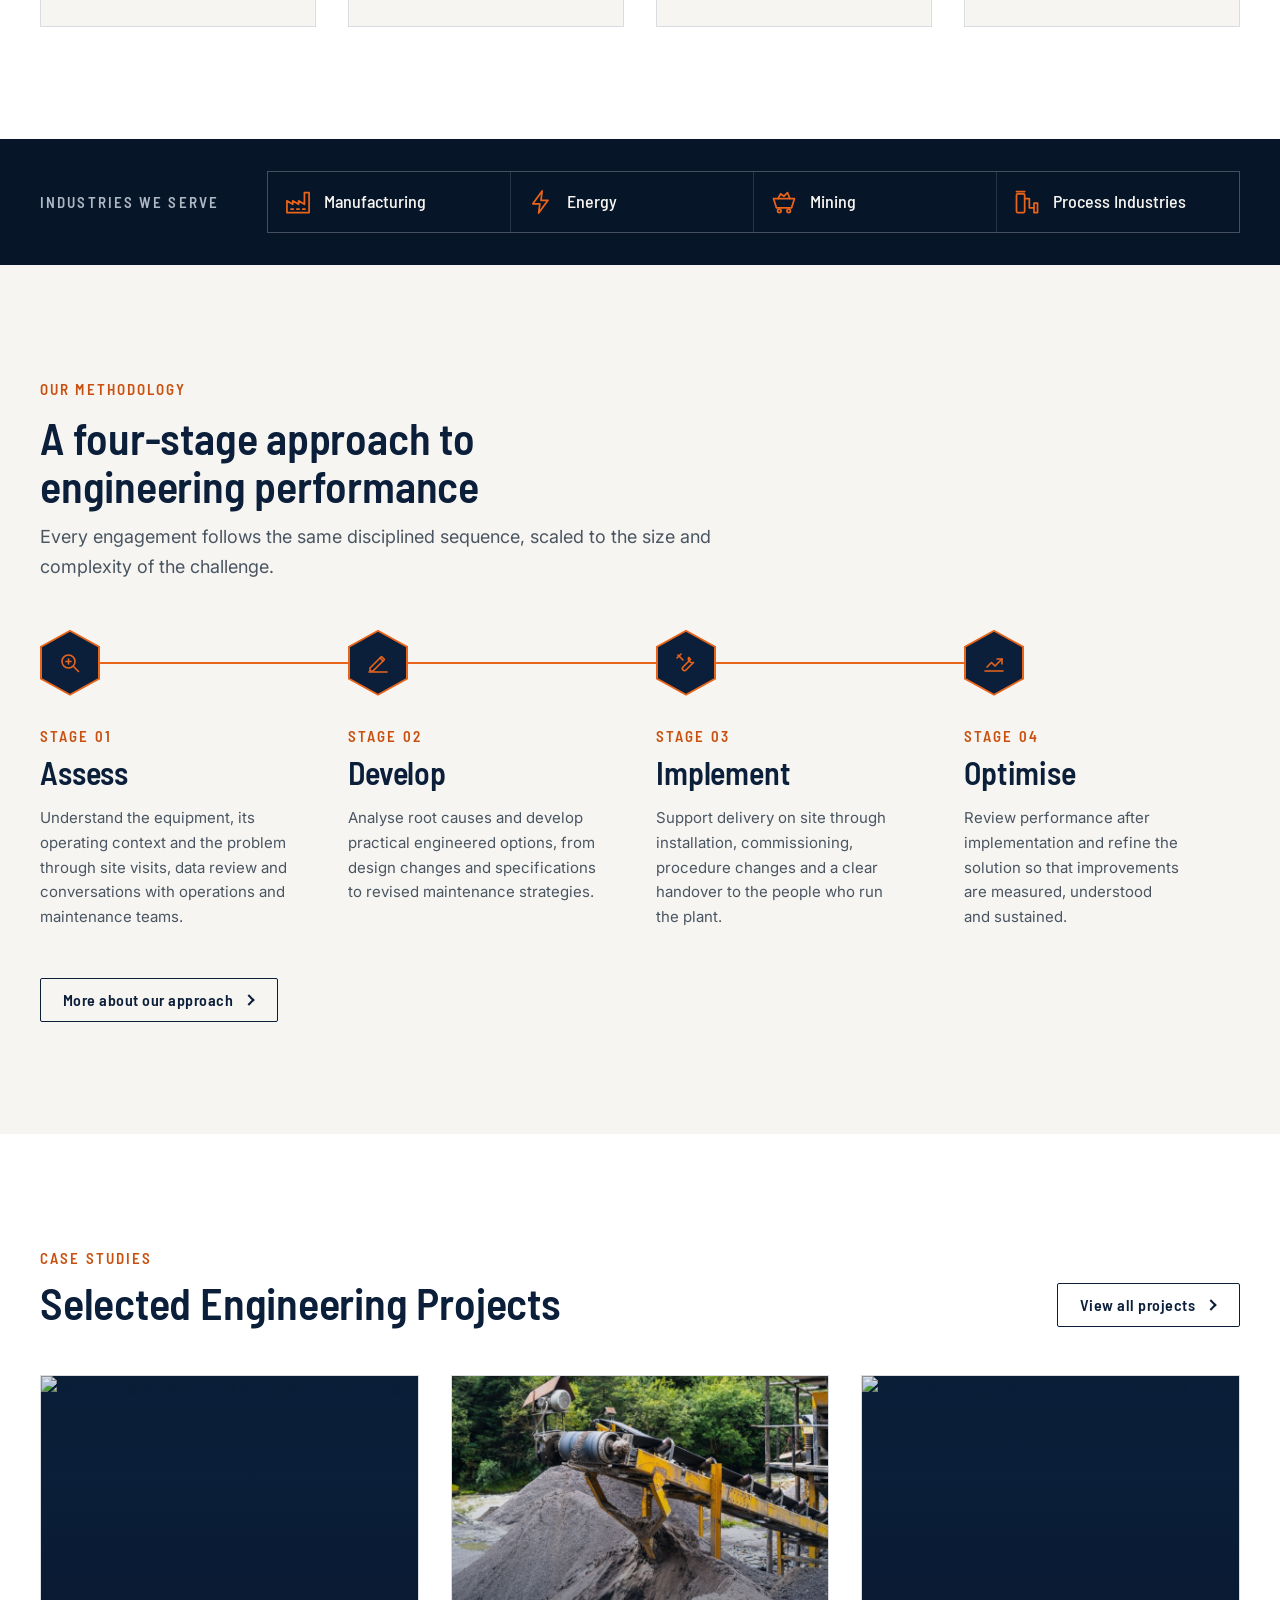
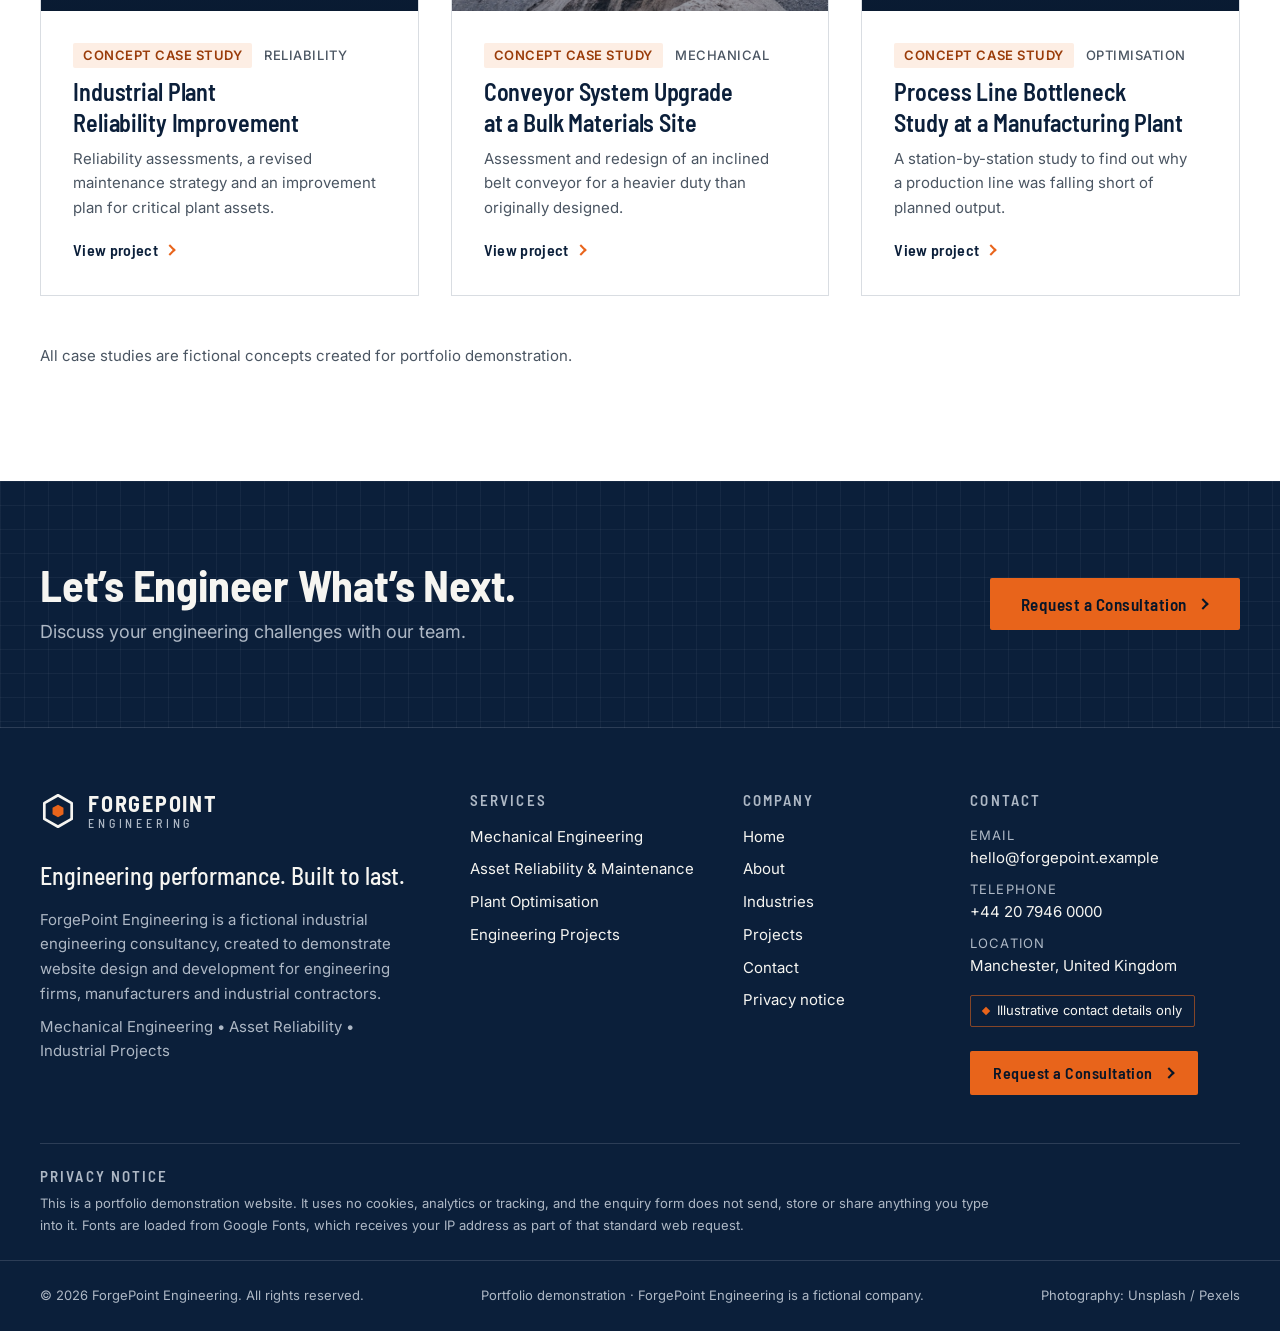
==== commit ddd51a01: "Final refinements: methodology, footer, SEO, demo notice and form hardening - Four-stage methodology" ====
--- a/index.html
+++ b/index.html
@@ -3,10 +3,30 @@
   <head>
     <meta charset="utf-8" />
     <meta name="viewport" content="width=device-width, initial-scale=1" />
-    <title>ForgePoint Engineering | Engineering performance. Built to last.</title>
-    <meta name="description" content="ForgePoint Engineering is a fictional UK industrial engineering consultancy concept covering mechanical engineering, asset reliability and industrial projects." />
+    <title>ForgePoint Engineering | Industrial Engineering Consultancy, UK</title>
+    <meta name="description" content="Mechanical engineering, asset reliability and industrial project support for UK manufacturers and plant operators. A fictional company built as a web design portfolio demo." />
+    <link rel="canonical" href="https://lerayongoetjana-design.github.io/ForgePoint-Engineering/" />
     <meta name="theme-color" content="#0b1f3a" />
-    <link rel="icon" href="assets/logo-mark.svg" type="image/svg+xml" />
+    <link rel="icon" href="assets/favicon.svg" type="image/svg+xml" />
+    <link rel="icon" href="assets/favicon-32.png" sizes="32x32" type="image/png" />
+    <link rel="apple-touch-icon" href="assets/apple-touch-icon.png" />
+
+    <!-- Social sharing -->
+    <meta property="og:type" content="website" />
+    <meta property="og:site_name" content="ForgePoint Engineering (portfolio demo)" />
+    <meta property="og:locale" content="en_GB" />
+    <meta property="og:title" content="ForgePoint Engineering | Industrial Engineering Consultancy, UK" />
+    <meta property="og:description" content="Mechanical engineering, asset reliability and industrial project support for UK manufacturers and plant operators. A fictional company built as a web design portfolio demo." />
+    <meta property="og:url" content="https://lerayongoetjana-design.github.io/ForgePoint-Engineering/" />
+    <meta property="og:image" content="https://lerayongoetjana-design.github.io/ForgePoint-Engineering/assets/og-image.jpg" />
+    <meta property="og:image:width" content="1200" />
+    <meta property="og:image:height" content="630" />
+    <meta property="og:image:alt" content="ForgePoint Engineering: Engineering Reliability. Delivering Performance." />
+    <meta name="twitter:card" content="summary_large_image" />
+    <meta name="twitter:title" content="ForgePoint Engineering | Industrial Engineering Consultancy, UK" />
+    <meta name="twitter:description" content="Mechanical engineering, asset reliability and industrial project support for UK manufacturers and plant operators. A fictional company built as a web design portfolio demo." />
+    <meta name="twitter:image" content="https://lerayongoetjana-design.github.io/ForgePoint-Engineering/assets/og-image.jpg" />
+    <link rel="preload" as="image" href="assets/images/hero.jpg" imagesrcset="assets/images/hero-1280.jpg 1280w, assets/images/hero.jpg 2400w" imagesizes="100vw" fetchpriority="high" />
 
     <link rel="preconnect" href="https://fonts.googleapis.com" />
     <link rel="preconnect" href="https://fonts.gstatic.com" crossorigin />
@@ -23,6 +43,12 @@
 
     <!-- ==================== Site header ==================== -->
     <header class="site-header">
+      <div class="demo-notice" role="note">
+        <div class="container demo-notice__inner">
+          <span class="demo-notice__label">Portfolio demo</span>
+          <span class="demo-notice__text"><span class="demo-notice__long">ForgePoint Engineering is a fictional company. This website is a web design demonstration and no real services are offered.</span><span class="demo-notice__short">Fictional company<span class="demo-notice__extra"> &middot; no real services offered</span></span></span>
+        </div>
+      </div>
       <div class="container site-header__inner">
         <a class="logo" href="index.html" aria-label="ForgePoint Engineering — home">
             <svg class="logo__mark" viewBox="0 0 40 40" aria-hidden="true" focusable="false">
@@ -48,7 +74,7 @@
             <li><a class="site-nav__link" href="projects.html">Projects</a></li>
             <li><a class="site-nav__link" href="contact.html">Contact</a></li>
           </ul>
-          <a class="btn btn--primary btn--sm" href="contact.html">Request a Consultation</a>
+          <a class="btn btn--primary btn--sm" href="contact.html#enquiry">Request a Consultation</a>
         </nav>
       </div>
     </header>
@@ -92,7 +118,7 @@
 
           <ul class="grid-4 card-list" role="list">
             <li class="card card--media">
-              <div class="card__media"><img src="assets/images/heavy-machinery-800.jpg" srcset="assets/images/heavy-machinery-800.jpg 800w, assets/images/heavy-machinery-1600.jpg 1600w" sizes="(min-width: 64em) 25vw, (min-width: 40em) 50vw, 100vw" width="800" height="533" loading="lazy" decoding="async" alt="Heavy-duty machinery with exposed hydraulic hoses inside a large industrial hall" /></div>
+              <div class="card__media"><img src="assets/images/rotating-machinery-800.jpg" srcset="assets/images/rotating-machinery-800.jpg 800w, assets/images/rotating-machinery-1600.jpg 1600w" sizes="(min-width: 64em) 25vw, (min-width: 40em) 50vw, 100vw" width="800" height="533" loading="lazy" decoding="async" alt="Rotating machinery: electric motor-driven pumps in an industrial plant room" /></div>
               <div class="card__body">
                 <svg class="card__icon" viewBox="0 0 24 24" aria-hidden="true" focusable="false">
                 <path d="M19.6 12.0 L21.9 13.4 L21.3 15.6 L18.6 15.7 L17.4 17.4 L18.0 20.0 L16.0 21.1 L14.1 19.3 L12.0 19.6 L10.6 21.9 L8.4 21.3 L8.3 18.6 L6.6 17.4 L4.0 18.0 L2.9 16.0 L4.7 14.1 L4.4 12.0 L2.1 10.6 L2.7 8.4 L5.4 8.3 L6.6 6.6 L6.0 4.0 L8.0 2.9 L9.9 4.7 L12.0 4.4 L13.4 2.1 L15.6 2.7 L15.7 5.4 L17.4 6.6 L20.0 6.0 L21.1 8.0 L19.3 9.9 Z" />
@@ -104,7 +130,7 @@
               </div>
             </li>
             <li class="card card--media">
-              <div class="card__media"><img src="assets/images/pipe-tunnel-800.jpg" srcset="assets/images/pipe-tunnel-800.jpg 800w, assets/images/pipe-tunnel-1600.jpg 1600w" sizes="(min-width: 64em) 25vw, (min-width: 40em) 50vw, 100vw" width="800" height="533" loading="lazy" decoding="async" alt="Long service tunnel lined with insulated industrial pipework and walkways" /></div>
+              <div class="card__media"><img src="assets/images/maintenance-technician-800.jpg" srcset="assets/images/maintenance-technician-800.jpg 800w, assets/images/maintenance-technician-1600.jpg 1600w" sizes="(min-width: 64em) 25vw, (min-width: 40em) 50vw, 100vw" width="800" height="533" loading="lazy" decoding="async" alt="Maintenance technician checking the condition of industrial equipment" /></div>
               <div class="card__body">
                 <svg class="card__icon" viewBox="0 0 24 24" aria-hidden="true" focusable="false">
                 <path d="M12 2.5 4 5.5v6c0 5 3.4 8.6 8 10 4.6-1.4 8-5 8-10v-6Z" />
@@ -116,7 +142,7 @@
               </div>
             </li>
             <li class="card card--media">
-              <div class="card__media"><img src="assets/images/molten-metal-800.jpg" srcset="assets/images/molten-metal-800.jpg 800w, assets/images/molten-metal-1600.jpg 1600w" sizes="(min-width: 64em) 25vw, (min-width: 40em) 50vw, 100vw" width="800" height="533" loading="lazy" decoding="async" alt="Molten metal pouring from a ladle at a steel production plant" /></div>
+              <div class="card__media"><img src="assets/images/production-control-800.jpg" srcset="assets/images/production-control-800.jpg 800w, assets/images/production-control-1600.jpg 1600w" sizes="(min-width: 64em) 25vw, (min-width: 40em) 50vw, 100vw" width="800" height="533" loading="lazy" decoding="async" alt="Industrial production floor with automated process equipment" /></div>
               <div class="card__body">
                 <svg class="card__icon" viewBox="0 0 24 24" aria-hidden="true" focusable="false">
                 <path d="M3.5 16a8.5 8.5 0 1 1 17 0" />
@@ -130,7 +156,7 @@
               </div>
             </li>
             <li class="card card--media">
-              <div class="card__media"><img src="assets/images/mine-headframe-800.jpg" srcset="assets/images/mine-headframe-800.jpg 800w, assets/images/mine-headframe-1600.jpg 1600w" sizes="(min-width: 64em) 25vw, (min-width: 40em) 50vw, 100vw" width="800" height="533" loading="lazy" decoding="async" alt="Steel headframe above a mine shaft against an overcast sky" /></div>
+              <div class="card__media"><img src="assets/images/industrial-installation-800.jpg" srcset="assets/images/industrial-installation-800.jpg 800w, assets/images/industrial-installation-1600.jpg 1600w" sizes="(min-width: 64em) 25vw, (min-width: 40em) 50vw, 100vw" width="800" height="533" loading="lazy" decoding="async" alt="Heavy industrial equipment being installed on a construction site" /></div>
               <div class="card__body">
                 <svg class="card__icon" viewBox="0 0 24 24" aria-hidden="true" focusable="false">
                 <path d="M3 21V3l18 18Z" />
@@ -194,8 +220,56 @@
         </div>
       </section>
 
+      <!-- ==================== Methodology ==================== -->
+      <section class="section method-section" aria-labelledby="method-title">
+        <div class="container stack stack--lg">
+          <header class="section-header">
+            <p class="eyebrow">Our methodology</p>
+            <h2 id="method-title">A four-stage approach to engineering performance</h2>
+            <p class="section-header__lead">Every engagement follows the same disciplined sequence, scaled to the size and complexity of the challenge.</p>
+          </header>
+          <ol class="method" role="list" data-method>
+            <li class="method__step">
+              <div class="method__marker" aria-hidden="true">
+                <svg viewBox="0 0 24 24" focusable="false"><circle cx="10.5" cy="10.5" r="6.5" /><path d="m15.5 15.5 5 5" /><path d="M8 10.5h5M10.5 8v5" /></svg>
+              </div>
+              <p class="method__num" aria-hidden="true">Stage 01</p>
+              <h3 class="method__title">Assess</h3>
+              <p class="method__text">Understand the equipment, its operating context and the problem through site visits, data review and conversations with operations and maintenance teams.</p>
+            </li>
+            <li class="method__step">
+              <div class="method__marker" aria-hidden="true">
+                <svg viewBox="0 0 24 24" focusable="false"><path d="M4 20 15.5 8.5l3 3L7 23H4Z" transform="translate(0 -3)" /><path d="m14 7 3 3" /><path d="M3 21h18" /></svg>
+              </div>
+              <p class="method__num" aria-hidden="true">Stage 02</p>
+              <h3 class="method__title">Develop</h3>
+              <p class="method__text">Analyse root causes and develop practical engineered options, from design changes and specifications to revised maintenance strategies.</p>
+            </li>
+            <li class="method__step">
+              <div class="method__marker" aria-hidden="true">
+                <svg viewBox="0 0 24 24" focusable="false"><path d="M14.5 6.5a4 4 0 0 0 5 5L12 19a2.1 2.1 0 0 1-3-3l7.5-7.5a4 4 0 0 0-2-2Z" /><path d="M4 4l5 5" /><path d="M3 7l4-4" /></svg>
+              </div>
+              <p class="method__num" aria-hidden="true">Stage 03</p>
+              <h3 class="method__title">Implement</h3>
+              <p class="method__text">Support delivery on site through installation, commissioning, procedure changes and a clear handover to the people who run the plant.</p>
+            </li>
+            <li class="method__step">
+              <div class="method__marker" aria-hidden="true">
+                <svg viewBox="0 0 24 24" focusable="false"><path d="M3 20h18" /><path d="M5 16l4.5-4.5 3.5 3.5L20 8" /><path d="M15 8h5v5" /></svg>
+              </div>
+              <p class="method__num" aria-hidden="true">Stage 04</p>
+              <h3 class="method__title">Optimise</h3>
+              <p class="method__text">Review performance after implementation and refine the solution so that improvements are measured, understood and sustained.</p>
+            </li>
+          </ol>
+          <div class="cluster">
+            <a class="btn btn--secondary btn--sm btn--arrow" href="about.html">More about our approach</a>
+          </div>
+        </div>
+      </section>
+
       <!-- ==================== Selected projects ==================== -->
-      <section class="section" aria-labelledby="projects-title">
+      <section class="section section--surface" aria-labelledby="projects-title">
         <div class="container stack stack--lg">
           <header class="section-header section-header--split">
             <div class="stack stack--sm">
@@ -207,7 +281,7 @@
 
           <ul class="grid-3 card-list" role="list">
             <li class="project-card">
-              <div class="project-card__media"><img src="assets/images/engineer-inspection-800.jpg" srcset="assets/images/engineer-inspection-800.jpg 800w, assets/images/engineer-inspection-1600.jpg 1600w" sizes="(min-width: 64em) 33vw, (min-width: 40em) 50vw, 100vw" width="800" height="533" loading="lazy" decoding="async" alt="Engineer in a hard hat and safety glasses inspecting plant equipment amid rising steam" /></div>
+              <div class="project-card__media"><img src="assets/images/pump-room-800.jpg" srcset="assets/images/pump-room-800.jpg 800w, assets/images/pump-room-1600.jpg 1600w" sizes="(min-width: 64em) 33vw, (min-width: 40em) 50vw, 100vw" width="800" height="533" loading="lazy" decoding="async" alt="Row of industrial pumps and pipework in a plant room" /></div>
               <div class="project-card__body stack stack--sm">
                 <div class="cluster project-card__meta">
                   <span class="tag tag--concept">Concept case study</span>
@@ -231,7 +305,7 @@
               </div>
             </li>
             <li class="project-card">
-              <div class="project-card__media"><img src="assets/images/heavy-machinery-800.jpg" srcset="assets/images/heavy-machinery-800.jpg 800w, assets/images/heavy-machinery-1600.jpg 1600w" sizes="(min-width: 64em) 33vw, (min-width: 40em) 50vw, 100vw" width="800" height="533" loading="lazy" decoding="async" alt="Heavy-duty machinery with exposed hydraulic hoses inside a large industrial hall" /></div>
+              <div class="project-card__media"><img src="assets/images/production-line-800.jpg" srcset="assets/images/production-line-800.jpg 800w, assets/images/production-line-1600.jpg 1600w" sizes="(min-width: 64em) 33vw, (min-width: 40em) 50vw, 100vw" width="800" height="533" loading="lazy" decoding="async" alt="Automated manufacturing production line with conveyors" /></div>
               <div class="project-card__body stack stack--sm">
                 <div class="cluster project-card__meta">
                   <span class="tag tag--concept">Concept case study</span>
@@ -255,7 +329,7 @@
             <h2 id="cta-title" class="cta-band__title">Let&rsquo;s Engineer What&rsquo;s Next.</h2>
             <p class="cta-band__text">Discuss your engineering challenges with our team.</p>
           </div>
-          <a class="btn btn--primary btn--arrow" href="contact.html">Request a Consultation</a>
+          <a class="btn btn--primary btn--arrow" href="contact.html#enquiry">Request a Consultation</a>
         </div>
       </section>
     </main>
@@ -275,22 +349,33 @@
             </span>
           </a>
           <p class="site-footer__tagline">Engineering performance. Built&nbsp;to&nbsp;last.</p>
+          <p class="site-footer__about">ForgePoint Engineering is a fictional industrial engineering consultancy, created to demonstrate website design and development for engineering firms, manufacturers and industrial contractors.</p>
           <p class="site-footer__subline">Mechanical Engineering &bull; Asset Reliability &bull; Industrial Projects</p>
         </div>
 
-        <nav class="site-footer__nav" aria-label="Footer">
-          <h2 class="site-footer__heading">Pages</h2>
+        <nav class="site-footer__col" aria-label="Services">
+          <h2 class="site-footer__heading">Services</h2>
+          <ul class="site-footer__links">
+            <li><a href="services.html#mechanical-engineering">Mechanical Engineering</a></li>
+            <li><a href="services.html#asset-reliability">Asset Reliability &amp; Maintenance</a></li>
+            <li><a href="services.html#plant-optimisation">Plant Optimisation</a></li>
+            <li><a href="services.html#engineering-projects">Engineering Projects</a></li>
+          </ul>
+        </nav>
+
+        <nav class="site-footer__col" aria-label="Footer">
+          <h2 class="site-footer__heading">Company</h2>
           <ul class="site-footer__links">
             <li><a href="index.html">Home</a></li>
             <li><a href="about.html">About</a></li>
-            <li><a href="services.html">Services</a></li>
             <li><a href="industries.html">Industries</a></li>
             <li><a href="projects.html">Projects</a></li>
             <li><a href="contact.html">Contact</a></li>
+            <li><a href="#privacy">Privacy notice</a></li>
           </ul>
         </nav>
 
-        <div>
+        <div class="site-footer__col">
           <h2 class="site-footer__heading">Contact</h2>
           <address class="site-footer__contact">
             <dl class="stack stack--sm">
@@ -309,13 +394,21 @@
             </dl>
           </address>
           <p class="site-footer__notice">Illustrative contact details only</p>
-        </div>
+          <a class="btn btn--primary btn--sm btn--arrow site-footer__cta" href="contact.html#enquiry">Request a Consultation</a>
+        </div>
+      </div>
+
+      <div class="container">
+        <section class="site-footer__privacy" id="privacy" aria-labelledby="privacy-title">
+          <h2 class="site-footer__heading" id="privacy-title">Privacy notice</h2>
+          <p>This is a portfolio demonstration website. It uses no cookies, analytics or tracking, and the enquiry form does not send, store or share anything you type into it. Fonts are loaded from Google Fonts, which receives your IP address as part of that standard web request.</p>
+        </section>
       </div>
 
       <div class="site-footer__bottom">
         <div class="container site-footer__bottom-inner">
           <p>&copy; <span data-year>2026</span> ForgePoint Engineering. All rights reserved.</p>
-          <p>ForgePoint Engineering is a fictional company created for portfolio demonstration.</p>
+          <p>Portfolio demonstration &middot; ForgePoint Engineering is a fictional company.</p>
           <p>Photography: Unsplash / Pexels</p>
         </div>
       </div>
--- a/css/styles.css
+++ b/css/styles.css
@@ -89,7 +89,10 @@
   --container-max: 75rem;        /* 1200px */
   --container-narrow: 48rem;     /* 768px */
   --gutter: clamp(1rem, 0.5rem + 2.5vw, 2rem);
-  --header-height: 5rem;
+  --header-height: 5rem;          /* main header bar */
+  --notice-height: 2.25rem;       /* portfolio demo notice above it */
+  --header-total: calc(var(--header-height) + var(--notice-height));
+  --measure: 42rem;               /* comfortable reading width for intro text */
 
   /* Shape & depth */
   --radius-sm: 2px;
@@ -120,7 +123,7 @@
   -webkit-text-size-adjust: 100%;
   text-size-adjust: 100%;
   scroll-behavior: smooth;
-  scroll-padding-top: calc(var(--header-height) + var(--space-4));
+  scroll-padding-top: calc(var(--header-total) + var(--space-4));
 }
 
 body {
@@ -647,7 +650,7 @@
 
   .js .site-nav {
     position: fixed;
-    inset: var(--header-height) 0 0 0;
+    inset: var(--header-total) 0 0 0;
     flex-direction: column;
     align-items: stretch;
     gap: var(--space-6);
@@ -737,14 +740,55 @@
 
 .site-footer__main {
   display: grid;
-  gap: var(--space-7);
+  gap: var(--space-7) var(--space-6);
   padding-block: var(--space-8) var(--space-7);
 }
 
-@media (min-width: 48em) {
+@media (min-width: 40em) {
   .site-footer__main {
-    grid-template-columns: 1.4fr 1fr 1.2fr;
-  }
+    grid-template-columns: repeat(2, 1fr);
+  }
+
+  .site-footer__brand {
+    grid-column: 1 / -1;
+  }
+}
+
+@media (min-width: 64em) {
+  .site-footer__main {
+    grid-template-columns: 1.7fr 1fr 0.8fr 1.2fr;
+    gap: var(--space-7);
+  }
+
+  .site-footer__brand {
+    grid-column: auto;
+  }
+}
+
+.site-footer__about {
+  margin-top: var(--space-4);
+  max-width: 26rem;
+  color: var(--color-on-dark-muted);
+}
+
+.site-footer__cta {
+  margin-top: var(--space-5);
+}
+
+.site-footer__privacy {
+  padding: var(--space-5) 0;
+  border-top: var(--border-width) solid rgba(195, 201, 208, 0.18);
+}
+
+.site-footer__privacy .site-footer__heading {
+  margin-bottom: var(--space-2);
+}
+
+.site-footer__privacy p {
+  max-width: 60rem;
+  color: var(--color-on-dark-muted);
+  font-size: var(--fs-xs);
+  line-height: 1.7;
 }
 
 .site-footer .logo {
@@ -785,12 +829,7 @@
   padding: 0;
 }
 
-@media (min-width: 30em) and (max-width: 47.99em) {
-  .site-footer__links {
-    grid-template-columns: repeat(2, max-content);
-    column-gap: var(--space-7);
-  }
-}
+
 
 .site-footer a {
   text-decoration: none;
@@ -875,8 +914,14 @@
 /* Section header */
 .section-header {
   display: grid;
-  gap: var(--space-2);
-  max-width: 44rem;
+  gap: var(--space-3);
+  max-width: 46rem;
+}
+
+.section-header__lead {
+  max-width: var(--measure);
+  font-size: var(--fs-md);
+  color: var(--color-text-muted);
 }
 
 .section-header--split {
@@ -1151,7 +1196,7 @@
     linear-gradient(90deg, rgba(195, 201, 208, 0.06) 1px, transparent 1px);
   background-size: 24px 24px;
   color: var(--color-on-dark);
-  padding-top: calc(var(--header-height) + clamp(3.5rem, 2.5rem + 4vw, 6rem));
+  padding-top: calc(var(--header-total) + clamp(3.5rem, 2.5rem + 4vw, 6rem));
   padding-bottom: clamp(3.5rem, 2.5rem + 4vw, 6rem);
   border-bottom: 3px solid var(--color-accent);
 }
@@ -1249,103 +1294,6 @@
   color: var(--color-on-dark-muted);
 }
 
-/* Process sequence */
-.process {
-  --marker: 3.75rem;
-  --process-gap: var(--space-6);
-  display: grid;
-  gap: var(--process-gap);
-  list-style: none;
-  padding: 0;
-}
-
-.process__step {
-  position: relative;
-  padding-left: calc(var(--marker) + var(--space-5));
-  min-height: var(--marker);
-}
-
-.process__marker {
-  position: absolute;
-  left: 0;
-  top: 0;
-  display: grid;
-  place-items: center;
-  width: var(--marker);
-  height: calc(var(--marker) * 1.1);
-  background-color: var(--navy-800);
-  clip-path: polygon(50% 0, 100% 25%, 100% 75%, 50% 100%, 0 75%, 0 25%);
-  color: var(--offwhite);
-  font-family: var(--font-heading);
-  font-size: var(--fs-md);
-  font-weight: var(--fw-bold);
-  letter-spacing: 0.04em;
-}
-
-.process__step:last-child .process__marker {
-  background-color: var(--color-accent);
-  color: var(--navy-900);
-}
-
-/* Connector — vertical on small screens */
-.process__step:not(:last-child)::before {
-  content: "";
-  position: absolute;
-  left: calc(var(--marker) / 2 - 1px);
-  top: calc(var(--marker) * 1.1 + var(--space-2));
-  bottom: calc(var(--process-gap) * -1 + var(--space-2));
-  width: 2px;
-  background-image: linear-gradient(var(--steel-300) 50%, transparent 50%);
-  background-size: 2px 8px;
-}
-
-.process__title {
-  padding-top: var(--space-2);
-  margin-bottom: var(--space-2);
-  font-size: var(--fs-xl);
-}
-
-.process__text {
-  color: var(--color-text-muted);
-  font-size: var(--fs-sm);
-}
-
-/* Connector — horizontal on large screens */
-@media (min-width: 64em) {
-  .process {
-    grid-template-columns: repeat(4, 1fr);
-    --process-gap: var(--space-5);
-  }
-
-  .process__step {
-    padding-left: 0;
-    padding-top: calc(var(--marker) * 1.1 + var(--space-4));
-  }
-
-  .process__step:not(:last-child)::before {
-    left: calc(var(--marker) + var(--space-3));
-    right: calc(var(--space-3) * -1 + var(--process-gap) * -1 + var(--space-3));
-    top: calc(var(--marker) * 0.55 - 1px);
-    bottom: auto;
-    width: auto;
-    height: 2px;
-    background-image: linear-gradient(90deg, var(--steel-300) 50%, transparent 50%);
-    background-size: 8px 2px;
-  }
-
-  .process__step:not(:last-child)::after {
-    content: "";
-    position: absolute;
-    right: calc(var(--process-gap) * -1 + var(--space-3));
-    top: calc(var(--marker) * 0.55 - 0.3rem);
-    width: 0.6rem;
-    height: 0.6rem;
-    border-top: 2px solid var(--color-accent);
-    border-right: 2px solid var(--color-accent);
-    transform: rotate(45deg);
-  }
-}
-
 /* Expertise */
 .expertise {
   align-items: start;
@@ -1366,7 +1314,7 @@
    ========================================================================== */
 .subnav {
   position: sticky;
-  top: var(--header-height);
+  top: var(--header-total);
   z-index: 90;
   background-color: var(--color-surface);
   border-bottom: var(--border-width) solid var(--color-border);
@@ -1447,7 +1395,7 @@
 @media (min-width: 56em) and (min-height: 52em) {
   .service__intro {
     position: sticky;
-    top: calc(var(--header-height) + 5.5rem);
+    top: calc(var(--header-total) + 5.5rem);
   }
 }
 
@@ -2310,7 +2258,7 @@
 .hero__inner {
   display: flex;
   align-items: center;
-  padding-top: calc(var(--header-height) + var(--space-8));
+  padding-top: calc(var(--header-total) + var(--space-8));
   padding-bottom: var(--space-8);
 }
 
@@ -2540,3 +2488,319 @@
     transform: none;
   }
 }
+
+
+/* 18. Final refinements
+   ========================================================================== */
+
+/* Portfolio demonstration notice (inside the fixed header) */
+.demo-notice {
+  background-color: var(--navy-900);
+  border-bottom: var(--border-width) solid rgba(246, 245, 241, 0.08);
+  color: var(--color-on-dark-muted);
+  font-size: var(--fs-xs);
+}
+
+.demo-notice__inner {
+  display: flex;
+  align-items: center;
+  gap: var(--space-3);
+  min-height: var(--notice-height);
+}
+
+.demo-notice__label {
+  flex-shrink: 0;
+  padding: 0.125rem 0.5rem;
+  border: var(--border-width) solid rgba(232, 100, 27, 0.6);
+  border-radius: var(--radius-sm);
+  font-family: var(--font-heading);
+  font-weight: var(--fw-semibold);
+  letter-spacing: var(--tracking-wide);
+  text-transform: uppercase;
+  color: var(--color-accent);
+  line-height: 1.3;
+}
+
+.demo-notice__text {
+  overflow: hidden;
+  white-space: nowrap;
+  text-overflow: ellipsis;
+}
+
+.demo-notice__short {
+  display: none;
+}
+
+@media (max-width: 63.99em) {
+  .demo-notice__long { display: none; }
+  .demo-notice__short { display: inline; }
+}
+
+/* Methodology: Assess → Develop → Implement → Optimise */
+.method {
+  --marker: 3.75rem;
+  --method-gap: var(--space-6);
+  position: relative;
+  display: grid;
+  gap: var(--method-gap);
+  list-style: none;
+  padding: 0;
+}
+
+/* Track and animated progress line — vertical on small screens */
+.method::before,
+.method::after {
+  content: "";
+  position: absolute;
+  left: calc(var(--marker) / 2 - 1px);
+  top: calc(var(--marker) / 2);
+  bottom: var(--space-6);
+  width: 2px;
+  background-color: var(--steel-200);
+}
+
+.method::after {
+  background-color: var(--color-accent);
+  transform: scaleY(0);
+  transform-origin: top;
+  transition: transform 1600ms var(--ease-out);
+}
+
+.method.is-active::after {
+  transform: scaleY(1);
+}
+
+.method__step {
+  position: relative;
+  padding-left: calc(var(--marker) + var(--space-5));
+}
+
+.method__marker {
+  position: absolute;
+  left: 0;
+  top: 0;
+  z-index: 1;
+  display: grid;
+  place-items: center;
+  width: var(--marker);
+  height: calc(var(--marker) * 1.1);
+  background-color: var(--steel-300);
+  clip-path: polygon(50% 0, 100% 25%, 100% 75%, 50% 100%, 0 75%, 0 25%);
+  transition: background-color 400ms var(--ease);
+}
+
+.method__marker::before {
+  content: "";
+  position: absolute;
+  inset: 2px;
+  background-color: var(--navy-800);
+  clip-path: inherit;
+}
+
+.method__marker svg {
+  position: relative;
+  width: 1.5rem;
+  height: 1.5rem;
+  fill: none;
+  stroke: var(--offwhite);
+  stroke-width: 1.6;
+  stroke-linecap: round;
+  stroke-linejoin: round;
+  transition: stroke 400ms var(--ease);
+}
+
+.method.is-active .method__marker {
+  background-color: var(--color-accent);
+}
+
+.method.is-active .method__marker svg {
+  stroke: var(--color-accent);
+}
+
+/* Markers light up in sequence as the line passes */
+.method.is-active .method__step:nth-child(1) .method__marker,
+.method.is-active .method__step:nth-child(1) .method__marker svg { transition-delay: 0ms; }
+.method.is-active .method__step:nth-child(2) .method__marker,
+.method.is-active .method__step:nth-child(2) .method__marker svg { transition-delay: 450ms; }
+.method.is-active .method__step:nth-child(3) .method__marker,
+.method.is-active .method__step:nth-child(3) .method__marker svg { transition-delay: 900ms; }
+.method.is-active .method__step:nth-child(4) .method__marker,
+.method.is-active .method__step:nth-child(4) .method__marker svg { transition-delay: 1350ms; }
+
+.method__num {
+  padding-top: var(--space-1);
+  font-family: var(--font-heading);
+  font-size: var(--fs-sm);
+  font-weight: var(--fw-semibold);
+  letter-spacing: var(--tracking-wider);
+  text-transform: uppercase;
+  color: var(--orange-600);
+}
+
+.method__title {
+  margin: var(--space-1) 0 var(--space-3);
+  font-size: var(--fs-xl);
+}
+
+.method__text {
+  font-size: var(--fs-sm);
+  color: var(--color-text-muted);
+}
+
+/* Horizontal line on large screens */
+@media (min-width: 64em) {
+  .method {
+    grid-template-columns: repeat(4, 1fr);
+    --method-gap: var(--space-6);
+  }
+
+  .method::before,
+  .method::after {
+    left: calc(var(--marker) / 2);
+    right: calc(25% - var(--marker) / 2);
+    top: calc(var(--marker) * 0.55 - 1px);
+    bottom: auto;
+    width: auto;
+    height: 2px;
+  }
+
+  .method::after {
+    transform: scaleX(0);
+    transform-origin: left;
+  }
+
+  .method.is-active::after {
+    transform: scaleX(1);
+  }
+
+  .method__step {
+    padding-left: 0;
+    padding-top: calc(var(--marker) * 1.1 + var(--space-5));
+    padding-right: var(--space-3);
+  }
+}
+
+.no-js .method::after { transform: none; }
+.no-js .method__marker { background-color: var(--color-accent); }
+
+/* Form: error summary, notes and success label */
+.form-alert {
+  border-left-width: 4px;
+}
+
+.form-alert:focus {
+  outline: 2px solid var(--color-error);
+  outline-offset: 2px;
+}
+
+.form-alert__title {
+  margin-bottom: var(--space-2);
+  font-family: var(--font-heading);
+  font-size: var(--fs-md);
+  font-weight: var(--fw-semibold);
+}
+
+.form-alert__list {
+  display: grid;
+  gap: var(--space-1);
+  padding-left: var(--space-5);
+}
+
+.form-alert__list a {
+  color: var(--color-error);
+  text-decoration: underline;
+}
+
+.form-noscript {
+  margin-bottom: var(--space-5);
+  padding: var(--space-3) var(--space-4);
+  border-left: 4px solid var(--steel-500);
+  background-color: var(--steel-100);
+  font-size: var(--fs-sm);
+}
+
+.btn:disabled {
+  opacity: 0.5;
+  cursor: not-allowed;
+  transform: none;
+  box-shadow: none;
+}
+
+.form-success__label {
+  font-family: var(--font-heading);
+  font-size: var(--fs-sm);
+  font-weight: var(--fw-semibold);
+  letter-spacing: var(--tracking-wider);
+  text-transform: uppercase;
+  color: var(--orange-600);
+}
+
+/* Professional image hover: a slow, slight zoom */
+.service__media:hover img,
+.industry__media:hover img,
+.case:hover .case__photo img {
+  transform: scale(1.03);
+}
+
+/* Smooth page-to-page transitions (supporting browsers only) */
+@media (prefers-reduced-motion: no-preference) {
+  @view-transition {
+    navigation: auto;
+  }
+
+  ::view-transition-old(root),
+  ::view-transition-new(root) {
+    animation-duration: 260ms;
+    animation-timing-function: var(--ease);
+  }
+
+  .site-header {
+    view-transition-name: site-header;
+  }
+}
+
+@media (prefers-reduced-motion: reduce) {
+  .service__media:hover img,
+  .industry__media:hover img,
+  .case:hover .case__photo img {
+    transform: none;
+  }
+}
+
+/* Tablet & mobile refinements */
+@media (max-width: 47.99em) {
+  .section-header--split {
+    align-items: flex-start;
+  }
+
+  .case-step {
+    padding: var(--space-4);
+  }
+
+  .site-footer__bottom-inner {
+    flex-direction: column;
+  }
+}
+
+@media (max-width: 29.99em) {
+  .cta-band__inner .btn,
+  .form-actions .btn {
+    width: 100%;
+  }
+
+  .filter__btn {
+    flex: 1 1 calc(50% - var(--space-2));
+  }
+}
+
+@media (max-width: 29.99em) {
+  .demo-notice__extra { display: none; }
+
+  .contact-card {
+    padding: var(--space-5) var(--space-4);
+  }
+
+  .contact-list dd {
+    font-size: var(--fs-base);
+  }
+}
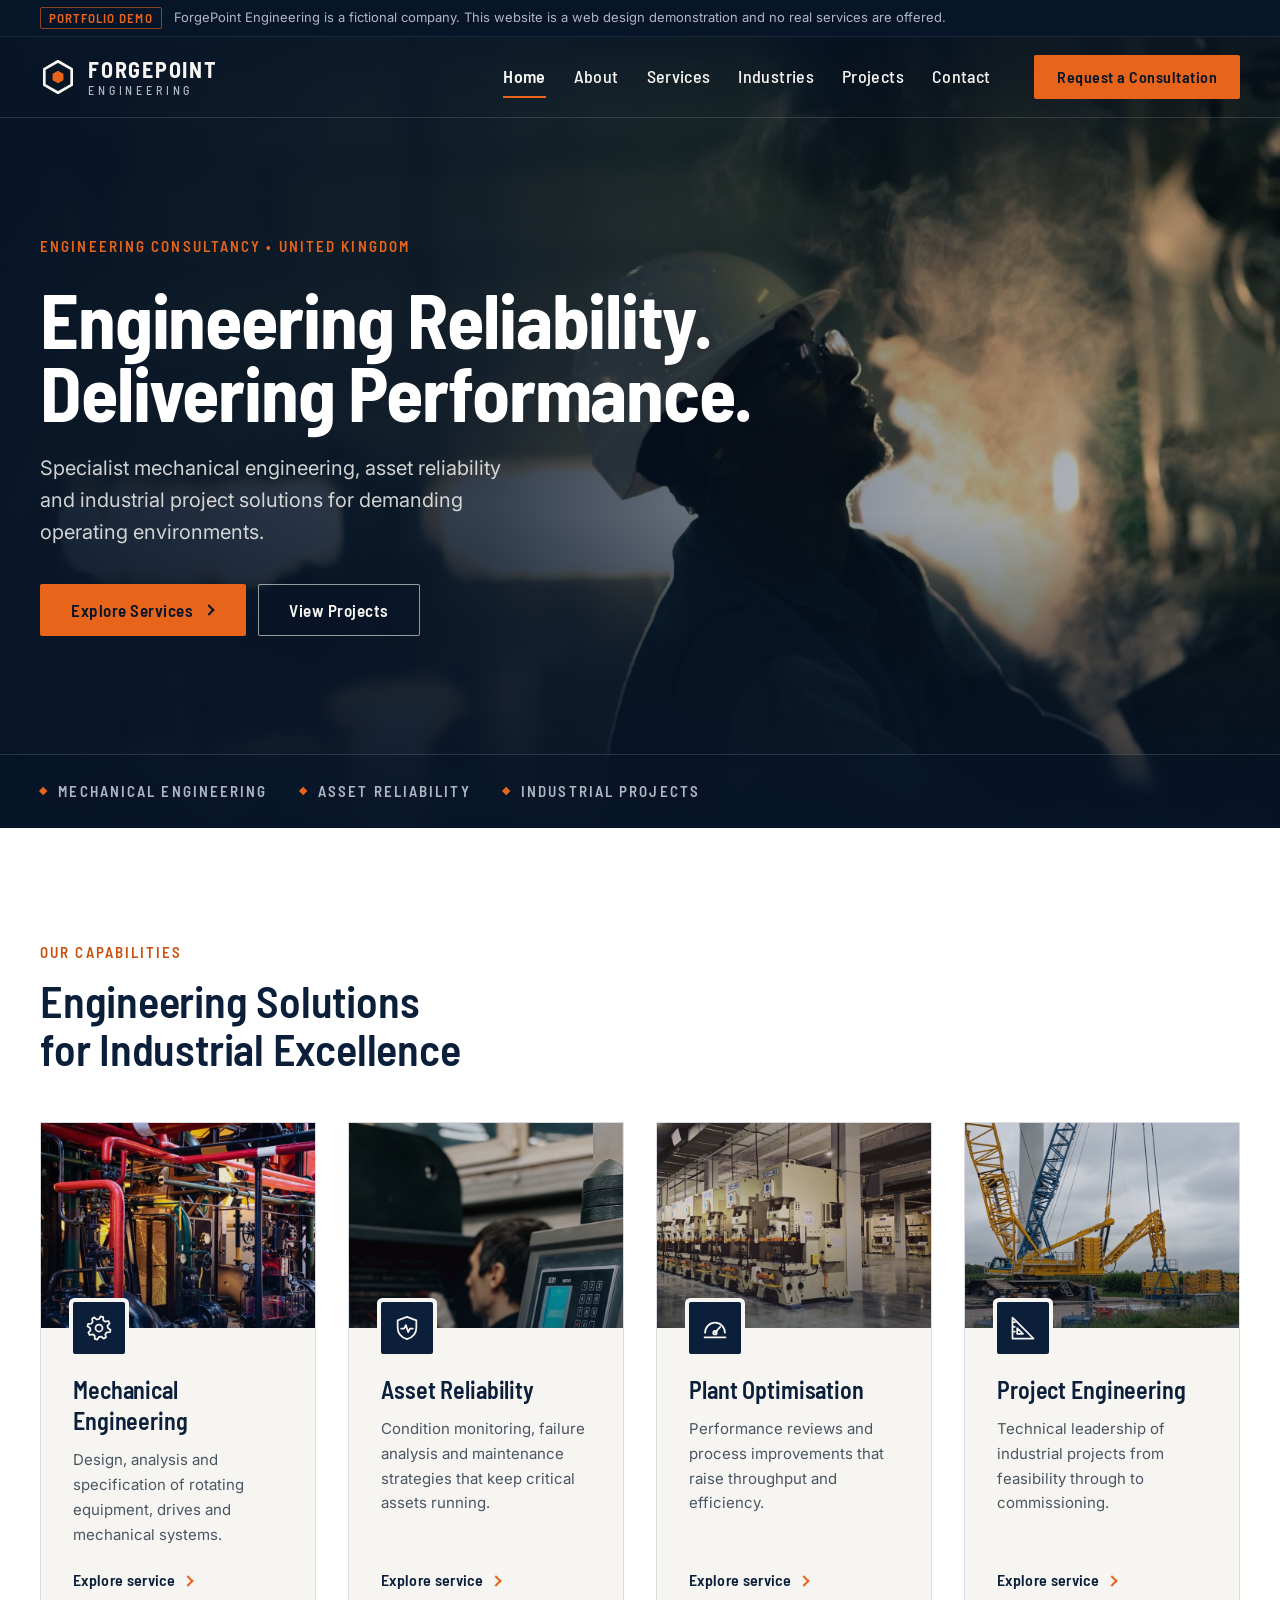
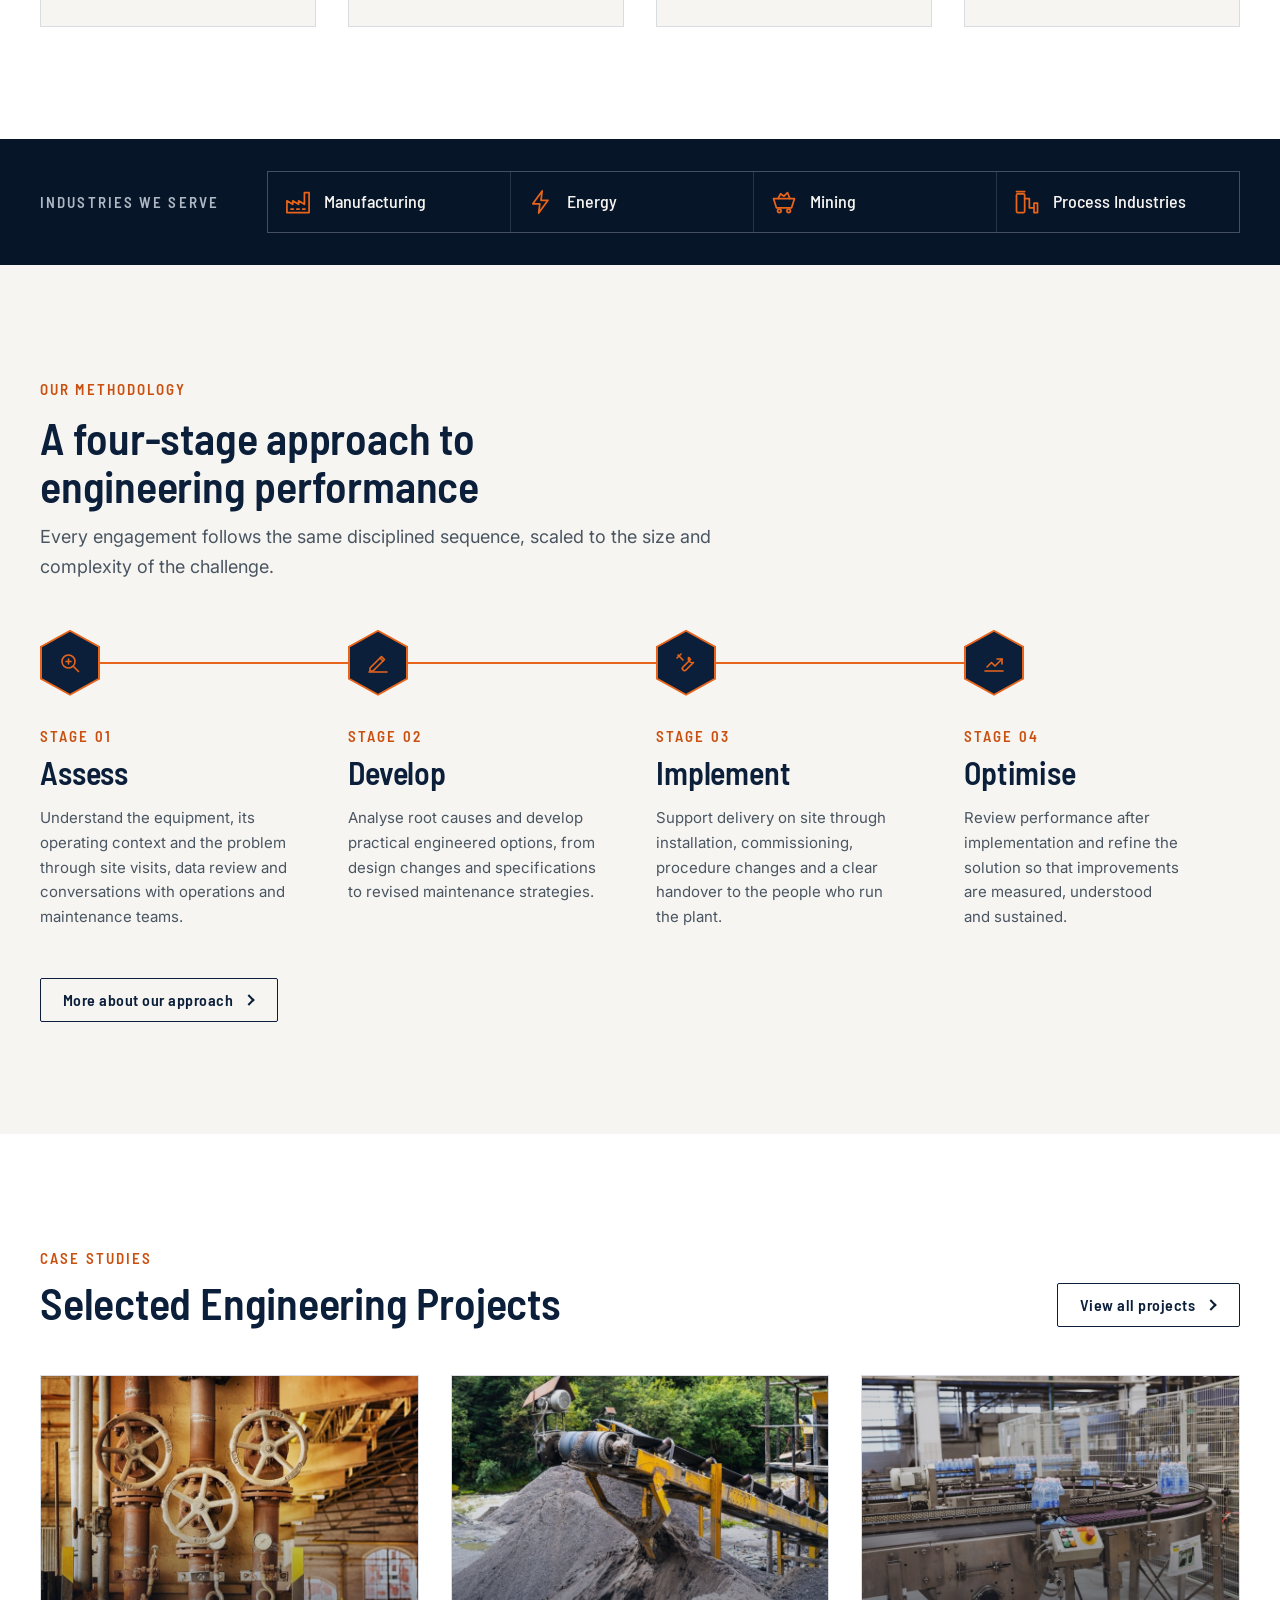
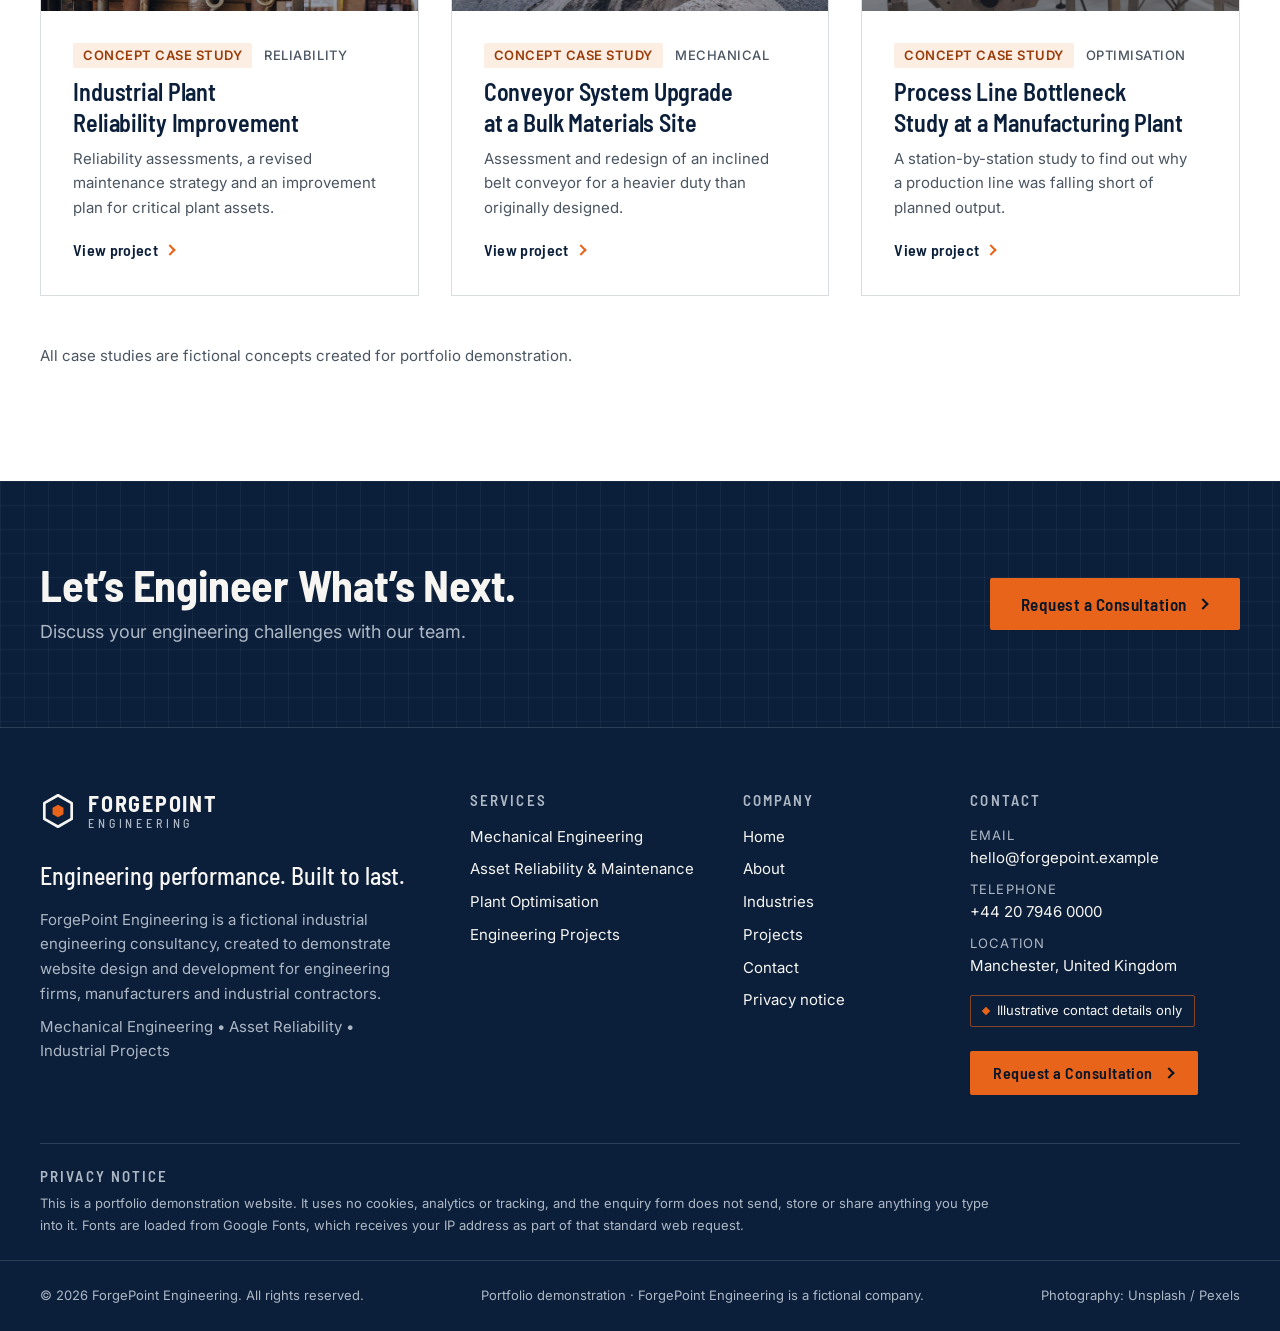
==== commit 2aab415e: "Add unique industrial photography for every service, industry and case study - Seven new Pexels phot" ====
--- a/index.html
+++ b/index.html
@@ -118,7 +118,7 @@
 
           <ul class="grid-4 card-list" role="list">
             <li class="card card--media">
-              <div class="card__media"><img src="assets/images/rotating-machinery-800.jpg" srcset="assets/images/rotating-machinery-800.jpg 800w, assets/images/rotating-machinery-1600.jpg 1600w" sizes="(min-width: 64em) 25vw, (min-width: 40em) 50vw, 100vw" width="800" height="533" loading="lazy" decoding="async" alt="Rotating machinery: electric motor-driven pumps in an industrial plant room" /></div>
+              <div class="card__media"><img src="assets/images/rotating-machinery-800.jpg" srcset="assets/images/rotating-machinery-800.jpg 800w, assets/images/rotating-machinery-1600.jpg 1600w" sizes="(min-width: 64em) 25vw, (min-width: 40em) 50vw, 100vw" width="800" height="533" loading="lazy" decoding="async" alt="Centrifugal pumps and colour-coded pipework in an industrial plant room" /></div>
               <div class="card__body">
                 <svg class="card__icon" viewBox="0 0 24 24" aria-hidden="true" focusable="false">
                 <path d="M19.6 12.0 L21.9 13.4 L21.3 15.6 L18.6 15.7 L17.4 17.4 L18.0 20.0 L16.0 21.1 L14.1 19.3 L12.0 19.6 L10.6 21.9 L8.4 21.3 L8.3 18.6 L6.6 17.4 L4.0 18.0 L2.9 16.0 L4.7 14.1 L4.4 12.0 L2.1 10.6 L2.7 8.4 L5.4 8.3 L6.6 6.6 L6.0 4.0 L8.0 2.9 L9.9 4.7 L12.0 4.4 L13.4 2.1 L15.6 2.7 L15.7 5.4 L17.4 6.6 L20.0 6.0 L21.1 8.0 L19.3 9.9 Z" />
@@ -130,7 +130,7 @@
               </div>
             </li>
             <li class="card card--media">
-              <div class="card__media"><img src="assets/images/maintenance-technician-800.jpg" srcset="assets/images/maintenance-technician-800.jpg 800w, assets/images/maintenance-technician-1600.jpg 1600w" sizes="(min-width: 64em) 25vw, (min-width: 40em) 50vw, 100vw" width="800" height="533" loading="lazy" decoding="async" alt="Maintenance technician checking the condition of industrial equipment" /></div>
+              <div class="card__media"><img src="assets/images/maintenance-technician-800.jpg" srcset="assets/images/maintenance-technician-800.jpg 800w, assets/images/maintenance-technician-1600.jpg 1600w" sizes="(min-width: 64em) 25vw, (min-width: 40em) 50vw, 100vw" width="800" height="533" loading="lazy" decoding="async" alt="Technician in protective gloves working on industrial equipment beside its control panel" /></div>
               <div class="card__body">
                 <svg class="card__icon" viewBox="0 0 24 24" aria-hidden="true" focusable="false">
                 <path d="M12 2.5 4 5.5v6c0 5 3.4 8.6 8 10 4.6-1.4 8-5 8-10v-6Z" />
@@ -142,7 +142,7 @@
               </div>
             </li>
             <li class="card card--media">
-              <div class="card__media"><img src="assets/images/production-control-800.jpg" srcset="assets/images/production-control-800.jpg 800w, assets/images/production-control-1600.jpg 1600w" sizes="(min-width: 64em) 25vw, (min-width: 40em) 50vw, 100vw" width="800" height="533" loading="lazy" decoding="async" alt="Industrial production floor with automated process equipment" /></div>
+              <div class="card__media"><img src="assets/images/production-control-800.jpg" srcset="assets/images/production-control-800.jpg 800w, assets/images/production-control-1600.jpg 1600w" sizes="(min-width: 64em) 25vw, (min-width: 40em) 50vw, 100vw" width="800" height="533" loading="lazy" decoding="async" alt="Row of industrial production presses on a clean factory floor" /></div>
               <div class="card__body">
                 <svg class="card__icon" viewBox="0 0 24 24" aria-hidden="true" focusable="false">
                 <path d="M3.5 16a8.5 8.5 0 1 1 17 0" />
@@ -156,7 +156,7 @@
               </div>
             </li>
             <li class="card card--media">
-              <div class="card__media"><img src="assets/images/industrial-installation-800.jpg" srcset="assets/images/industrial-installation-800.jpg 800w, assets/images/industrial-installation-1600.jpg 1600w" sizes="(min-width: 64em) 25vw, (min-width: 40em) 50vw, 100vw" width="800" height="533" loading="lazy" decoding="async" alt="Heavy industrial equipment being installed on a construction site" /></div>
+              <div class="card__media"><img src="assets/images/industrial-installation-800.jpg" srcset="assets/images/industrial-installation-800.jpg 800w, assets/images/industrial-installation-1600.jpg 1600w" sizes="(min-width: 64em) 25vw, (min-width: 40em) 50vw, 100vw" width="800" height="533" loading="lazy" decoding="async" alt="Large crawler crane lifting heavy components at an industrial installation site" /></div>
               <div class="card__body">
                 <svg class="card__icon" viewBox="0 0 24 24" aria-hidden="true" focusable="false">
                 <path d="M3 21V3l18 18Z" />
@@ -281,7 +281,7 @@
 
           <ul class="grid-3 card-list" role="list">
             <li class="project-card">
-              <div class="project-card__media"><img src="assets/images/pump-room-800.jpg" srcset="assets/images/pump-room-800.jpg 800w, assets/images/pump-room-1600.jpg 1600w" sizes="(min-width: 64em) 33vw, (min-width: 40em) 50vw, 100vw" width="800" height="533" loading="lazy" decoding="async" alt="Row of industrial pumps and pipework in a plant room" /></div>
+              <div class="project-card__media"><img src="assets/images/pump-room-800.jpg" srcset="assets/images/pump-room-800.jpg 800w, assets/images/pump-room-1600.jpg 1600w" sizes="(min-width: 64em) 33vw, (min-width: 40em) 50vw, 100vw" width="800" height="533" loading="lazy" decoding="async" alt="Ageing valves and rust-coloured pipework in an industrial plant" /></div>
               <div class="project-card__body stack stack--sm">
                 <div class="cluster project-card__meta">
                   <span class="tag tag--concept">Concept case study</span>
@@ -305,7 +305,7 @@
               </div>
             </li>
             <li class="project-card">
-              <div class="project-card__media"><img src="assets/images/production-line-800.jpg" srcset="assets/images/production-line-800.jpg 800w, assets/images/production-line-1600.jpg 1600w" sizes="(min-width: 64em) 33vw, (min-width: 40em) 50vw, 100vw" width="800" height="533" loading="lazy" decoding="async" alt="Automated manufacturing production line with conveyors" /></div>
+              <div class="project-card__media"><img src="assets/images/production-line-800.jpg" srcset="assets/images/production-line-800.jpg 800w, assets/images/production-line-1600.jpg 1600w" sizes="(min-width: 64em) 33vw, (min-width: 40em) 50vw, 100vw" width="800" height="533" loading="lazy" decoding="async" alt="Bottled water moving along an automated conveyor line in a factory" /></div>
               <div class="project-card__body stack stack--sm">
                 <div class="cluster project-card__meta">
                   <span class="tag tag--concept">Concept case study</span>
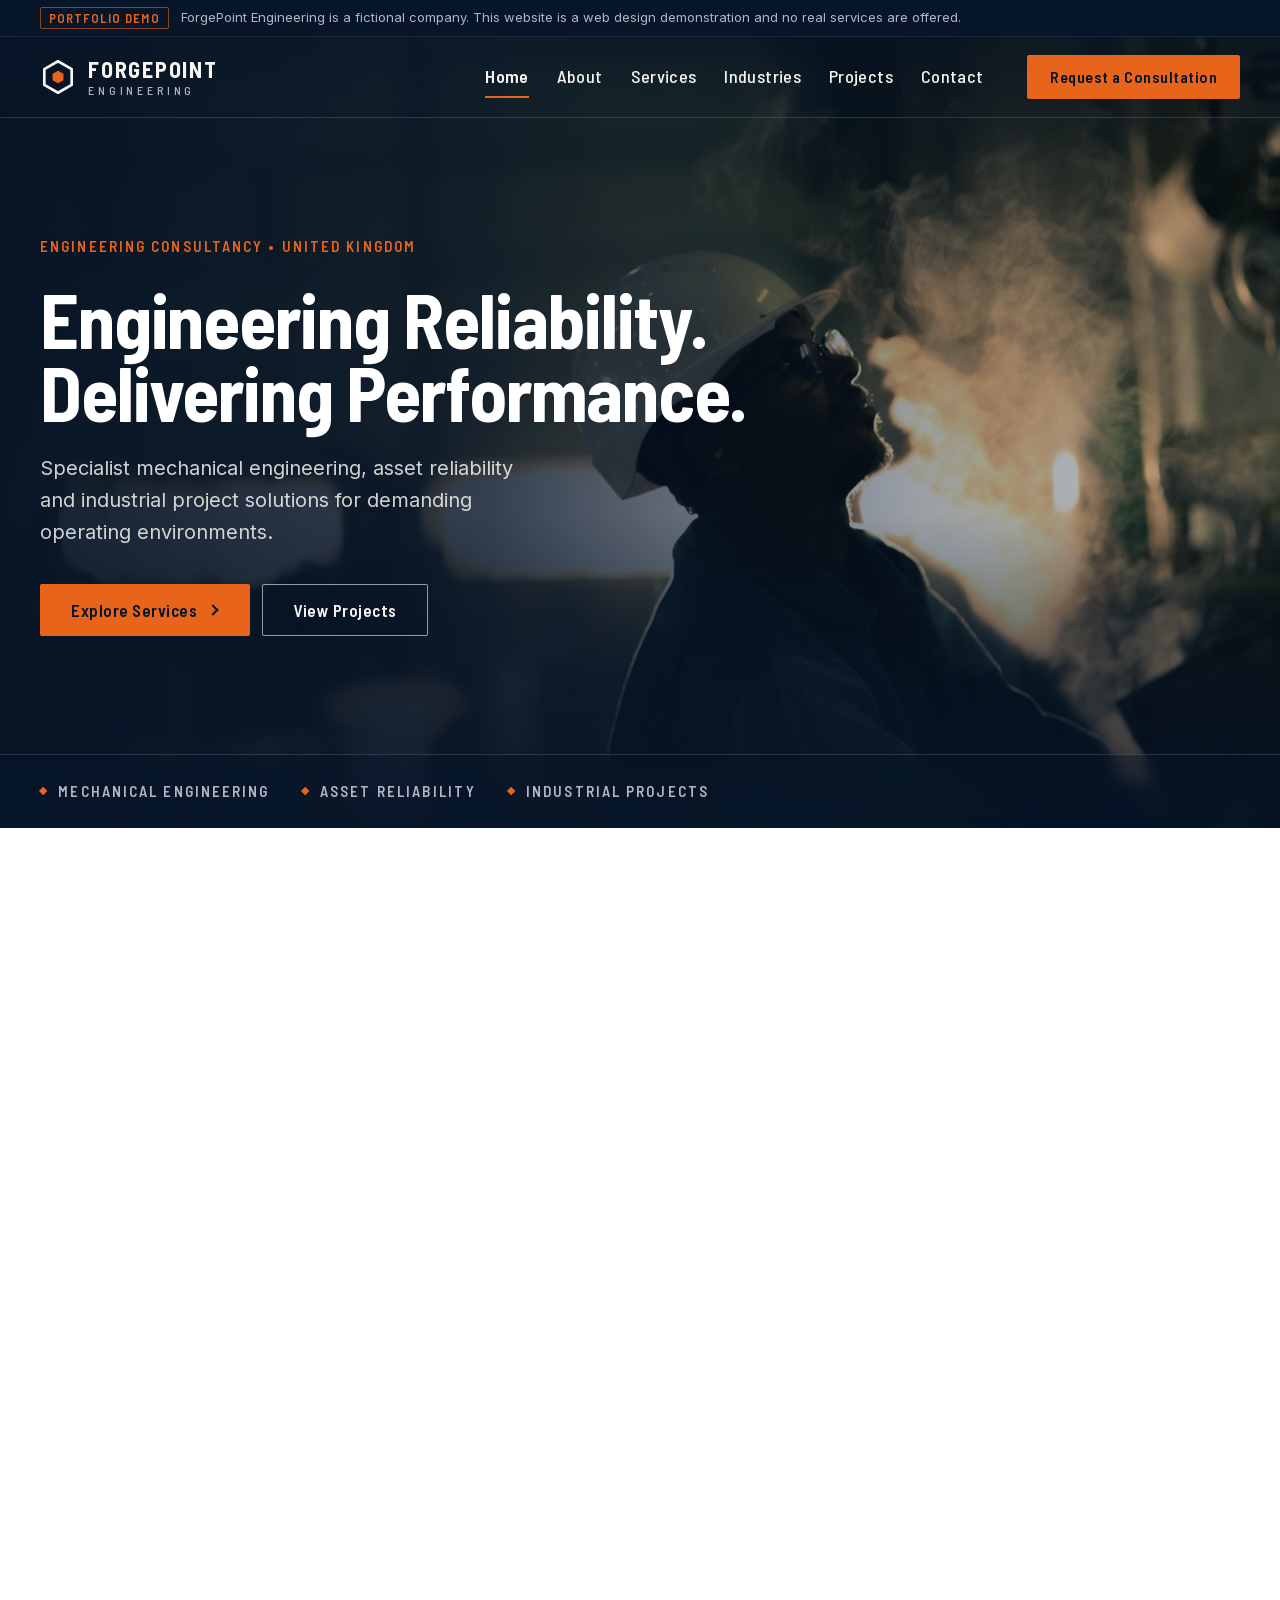
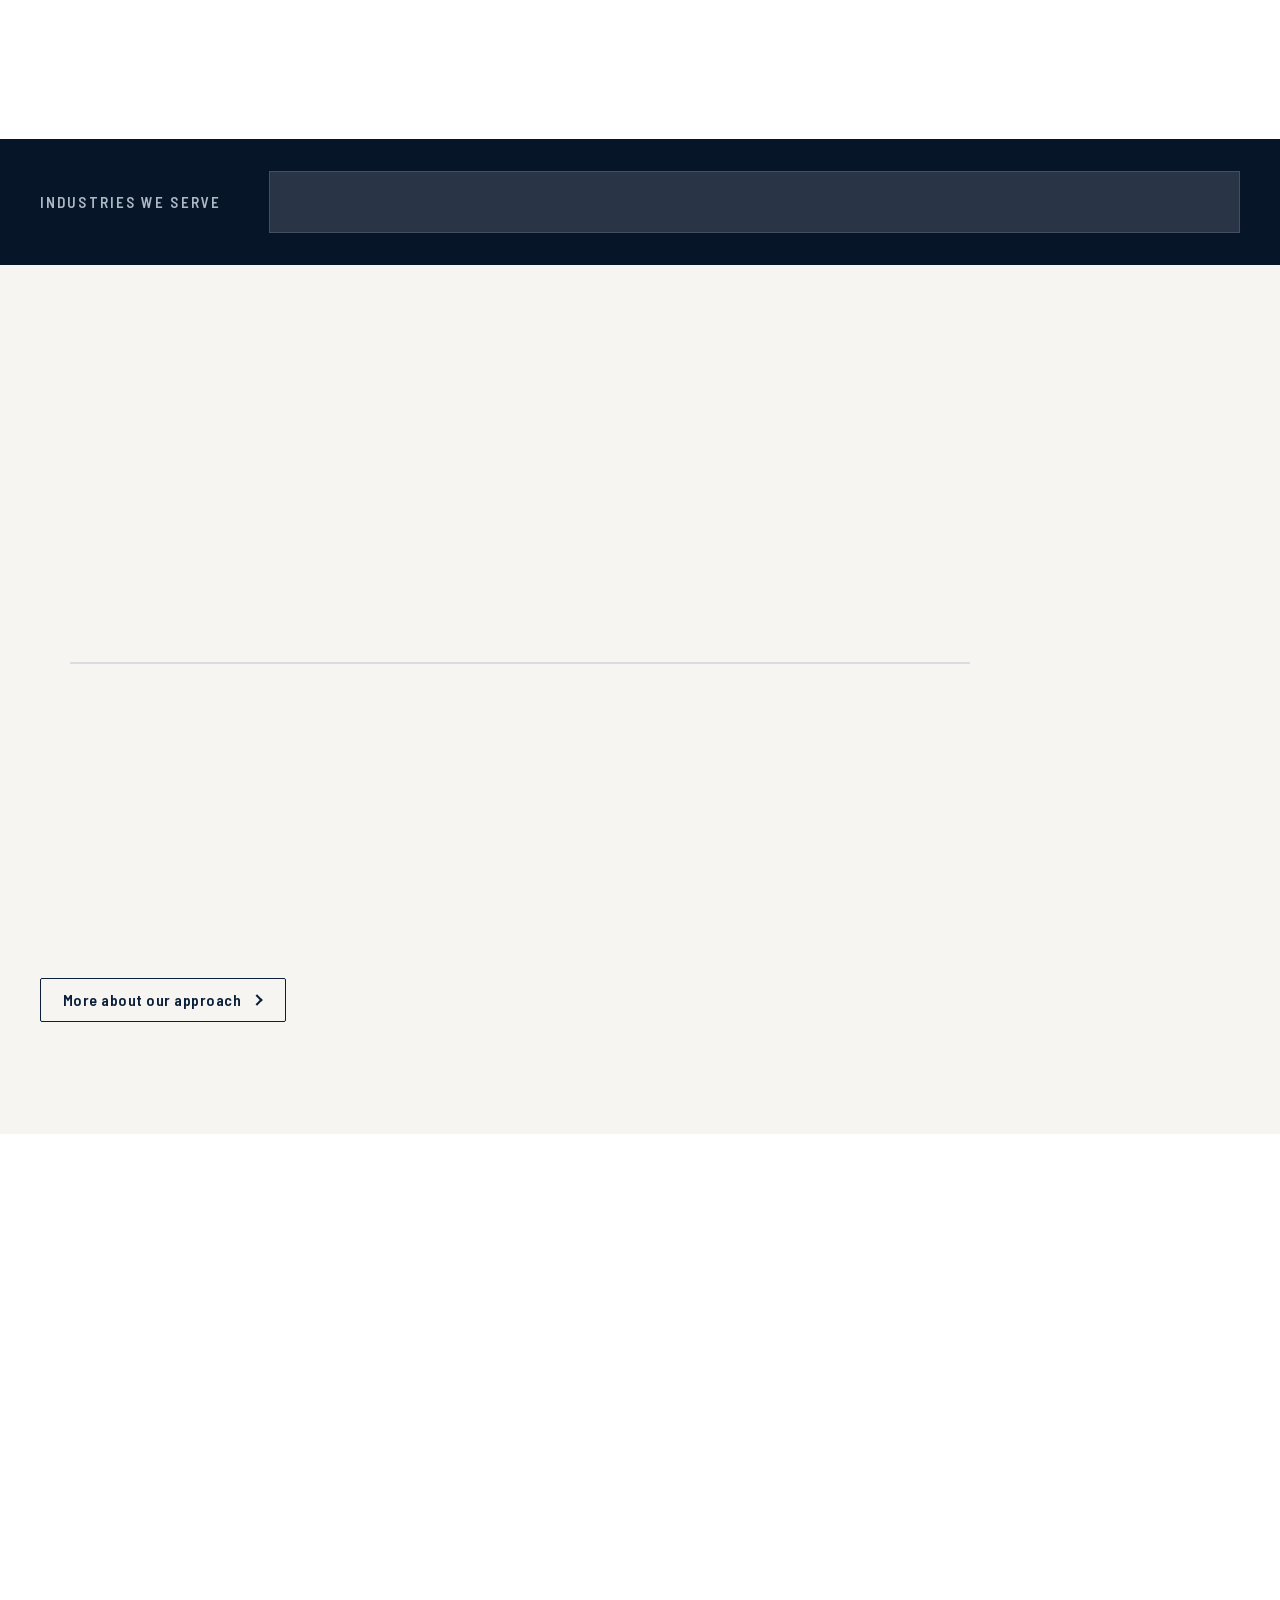
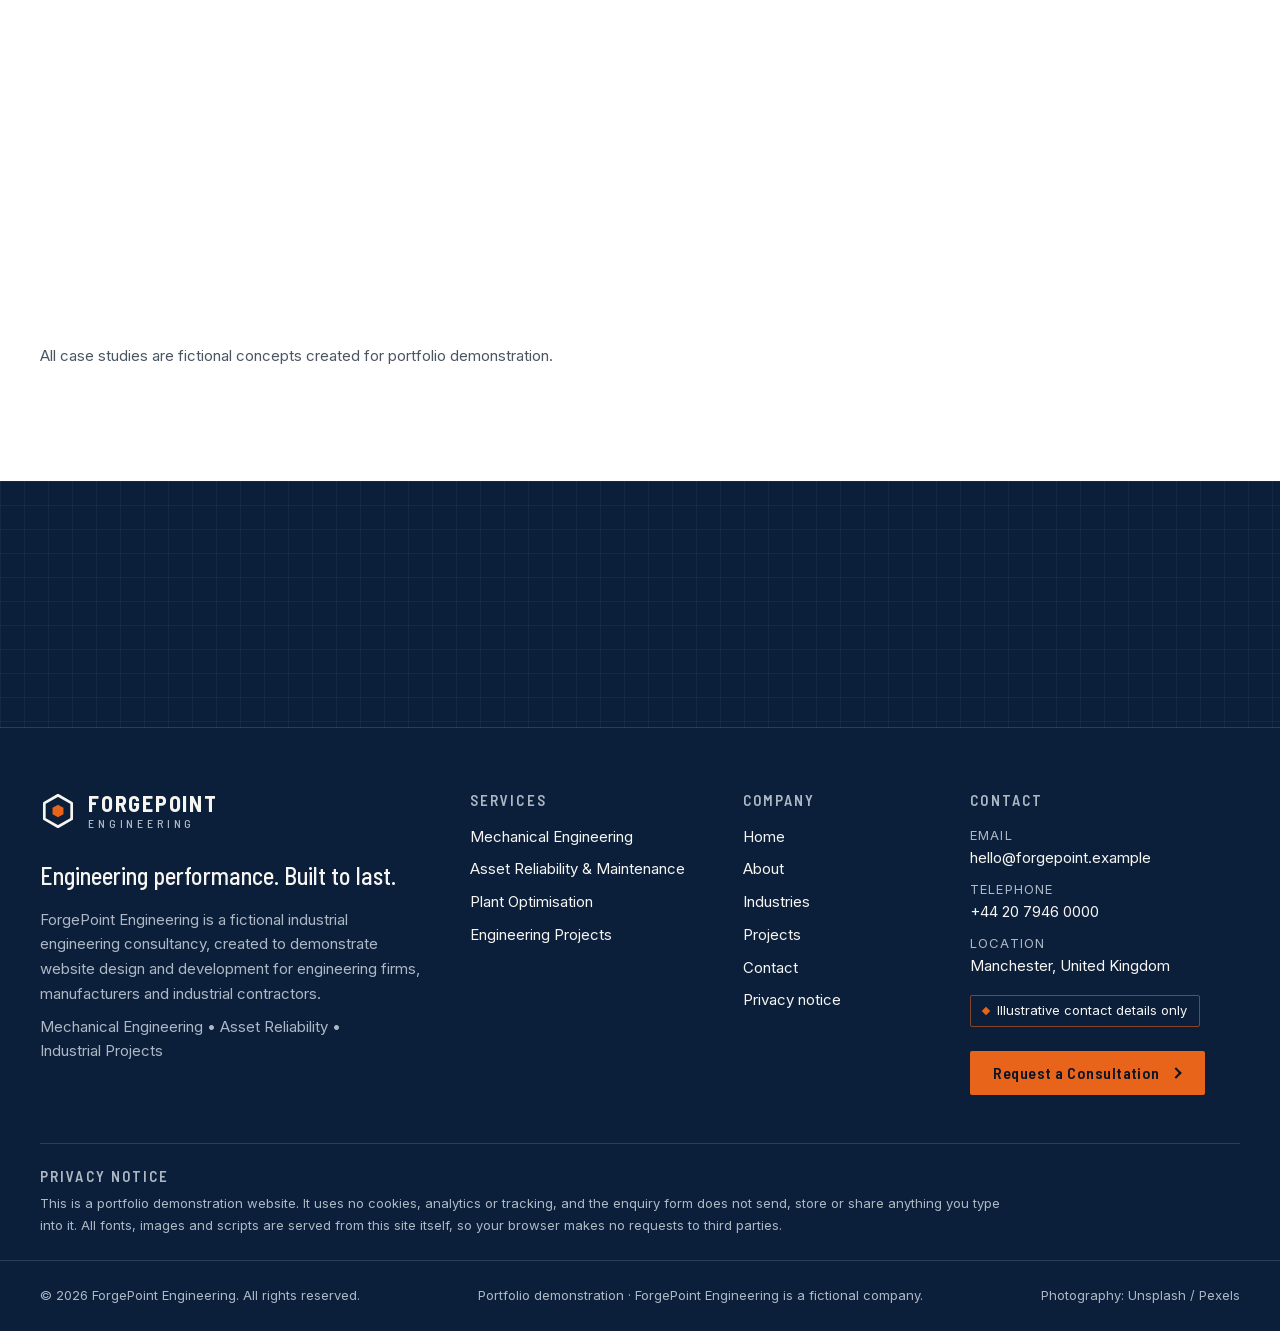
==== commit 4057d410: "Harden site security and privacy - Strict Content Security Policy: only this site's own scripts, sty" ====
--- a/index.html
+++ b/index.html
@@ -3,9 +3,11 @@
   <head>
     <meta charset="utf-8" />
     <meta name="viewport" content="width=device-width, initial-scale=1" />
+    <meta http-equiv="Content-Security-Policy" content="default-src 'none'; script-src 'self' 'sha256-eTOJgkjUMR9tZ2EpyJgH2GtlrxRBMVJXAQkWKiuHspg='; style-src 'self'; img-src 'self' data:; font-src 'self'; connect-src 'none'; manifest-src 'self'; form-action 'none'; base-uri 'none'; object-src 'none'; upgrade-insecure-requests" />
+    <meta name="referrer" content="strict-origin-when-cross-origin" />
     <title>ForgePoint Engineering | Industrial Engineering Consultancy, UK</title>
     <meta name="description" content="Mechanical engineering, asset reliability and industrial project support for UK manufacturers and plant operators. A fictional company built as a web design portfolio demo." />
-    <link rel="canonical" href="https://lerayongoetjana-design.github.io/ForgePoint-Engineering/" />
+    <link rel="canonical" href="https://princessngoetjana.github.io/ForgePoint-Engineering/" />
     <meta name="theme-color" content="#0b1f3a" />
     <link rel="icon" href="assets/favicon.svg" type="image/svg+xml" />
     <link rel="icon" href="assets/favicon-32.png" sizes="32x32" type="image/png" />
@@ -17,23 +19,20 @@
     <meta property="og:locale" content="en_GB" />
     <meta property="og:title" content="ForgePoint Engineering | Industrial Engineering Consultancy, UK" />
     <meta property="og:description" content="Mechanical engineering, asset reliability and industrial project support for UK manufacturers and plant operators. A fictional company built as a web design portfolio demo." />
-    <meta property="og:url" content="https://lerayongoetjana-design.github.io/ForgePoint-Engineering/" />
-    <meta property="og:image" content="https://lerayongoetjana-design.github.io/ForgePoint-Engineering/assets/og-image.jpg" />
+    <meta property="og:url" content="https://princessngoetjana.github.io/ForgePoint-Engineering/" />
+    <meta property="og:image" content="https://princessngoetjana.github.io/ForgePoint-Engineering/assets/og-image.jpg" />
     <meta property="og:image:width" content="1200" />
     <meta property="og:image:height" content="630" />
     <meta property="og:image:alt" content="ForgePoint Engineering: Engineering Reliability. Delivering Performance." />
     <meta name="twitter:card" content="summary_large_image" />
     <meta name="twitter:title" content="ForgePoint Engineering | Industrial Engineering Consultancy, UK" />
     <meta name="twitter:description" content="Mechanical engineering, asset reliability and industrial project support for UK manufacturers and plant operators. A fictional company built as a web design portfolio demo." />
-    <meta name="twitter:image" content="https://lerayongoetjana-design.github.io/ForgePoint-Engineering/assets/og-image.jpg" />
+    <meta name="twitter:image" content="https://princessngoetjana.github.io/ForgePoint-Engineering/assets/og-image.jpg" />
     <link rel="preload" as="image" href="assets/images/hero.jpg" imagesrcset="assets/images/hero-1280.jpg 1280w, assets/images/hero.jpg 2400w" imagesizes="100vw" fetchpriority="high" />
 
-    <link rel="preconnect" href="https://fonts.googleapis.com" />
-    <link rel="preconnect" href="https://fonts.gstatic.com" crossorigin />
-    <link
-      rel="stylesheet"
-      href="https://fonts.googleapis.com/css2?family=Barlow+Semi+Condensed:wght@500;600;700&family=Inter:wght@400;500;600&display=swap"
-    />
+    <!-- Fonts are self-hosted: no third-party requests -->
+    <link rel="preload" href="assets/fonts/barlow-semi-condensed-700.woff2" as="font" type="font/woff2" crossorigin />
+    <link rel="preload" href="assets/fonts/inter-variable.woff2" as="font" type="font/woff2" crossorigin />
     <link rel="stylesheet" href="css/styles.css" />
     <script>document.documentElement.className = document.documentElement.className.replace("no-js", "js");</script>
     <script src="js/main.js" defer></script>
@@ -401,7 +400,7 @@
       <div class="container">
         <section class="site-footer__privacy" id="privacy" aria-labelledby="privacy-title">
           <h2 class="site-footer__heading" id="privacy-title">Privacy notice</h2>
-          <p>This is a portfolio demonstration website. It uses no cookies, analytics or tracking, and the enquiry form does not send, store or share anything you type into it. Fonts are loaded from Google Fonts, which receives your IP address as part of that standard web request.</p>
+          <p>This is a portfolio demonstration website. It uses no cookies, analytics or tracking, and the enquiry form does not send, store or share anything you type into it. All fonts, images and scripts are served from this site itself, so your browser makes no requests to third parties.</p>
         </section>
       </div>
 
--- a/css/styles.css
+++ b/css/styles.css
@@ -11,6 +11,39 @@
    7. Site footer
    8. Utilities
    ========================================================================== */
+
+/* Self-hosted fonts (Latin subset, from Google Fonts, SIL Open Font Licence) */
+@font-face {
+  font-family: "Barlow Semi Condensed";
+  font-style: normal;
+  font-weight: 500;
+  font-display: swap;
+  src: url("../assets/fonts/barlow-semi-condensed-500.woff2") format("woff2");
+}
+
+@font-face {
+  font-family: "Barlow Semi Condensed";
+  font-style: normal;
+  font-weight: 600;
+  font-display: swap;
+  src: url("../assets/fonts/barlow-semi-condensed-600.woff2") format("woff2");
+}
+
+@font-face {
+  font-family: "Barlow Semi Condensed";
+  font-style: normal;
+  font-weight: 700;
+  font-display: swap;
+  src: url("../assets/fonts/barlow-semi-condensed-700.woff2") format("woff2");
+}
+
+@font-face {
+  font-family: "Inter";
+  font-style: normal;
+  font-weight: 100 900;
+  font-display: swap;
+  src: url("../assets/fonts/inter-variable.woff2") format("woff2");
+}
 
 /* 1. Design tokens
    ========================================================================== */
